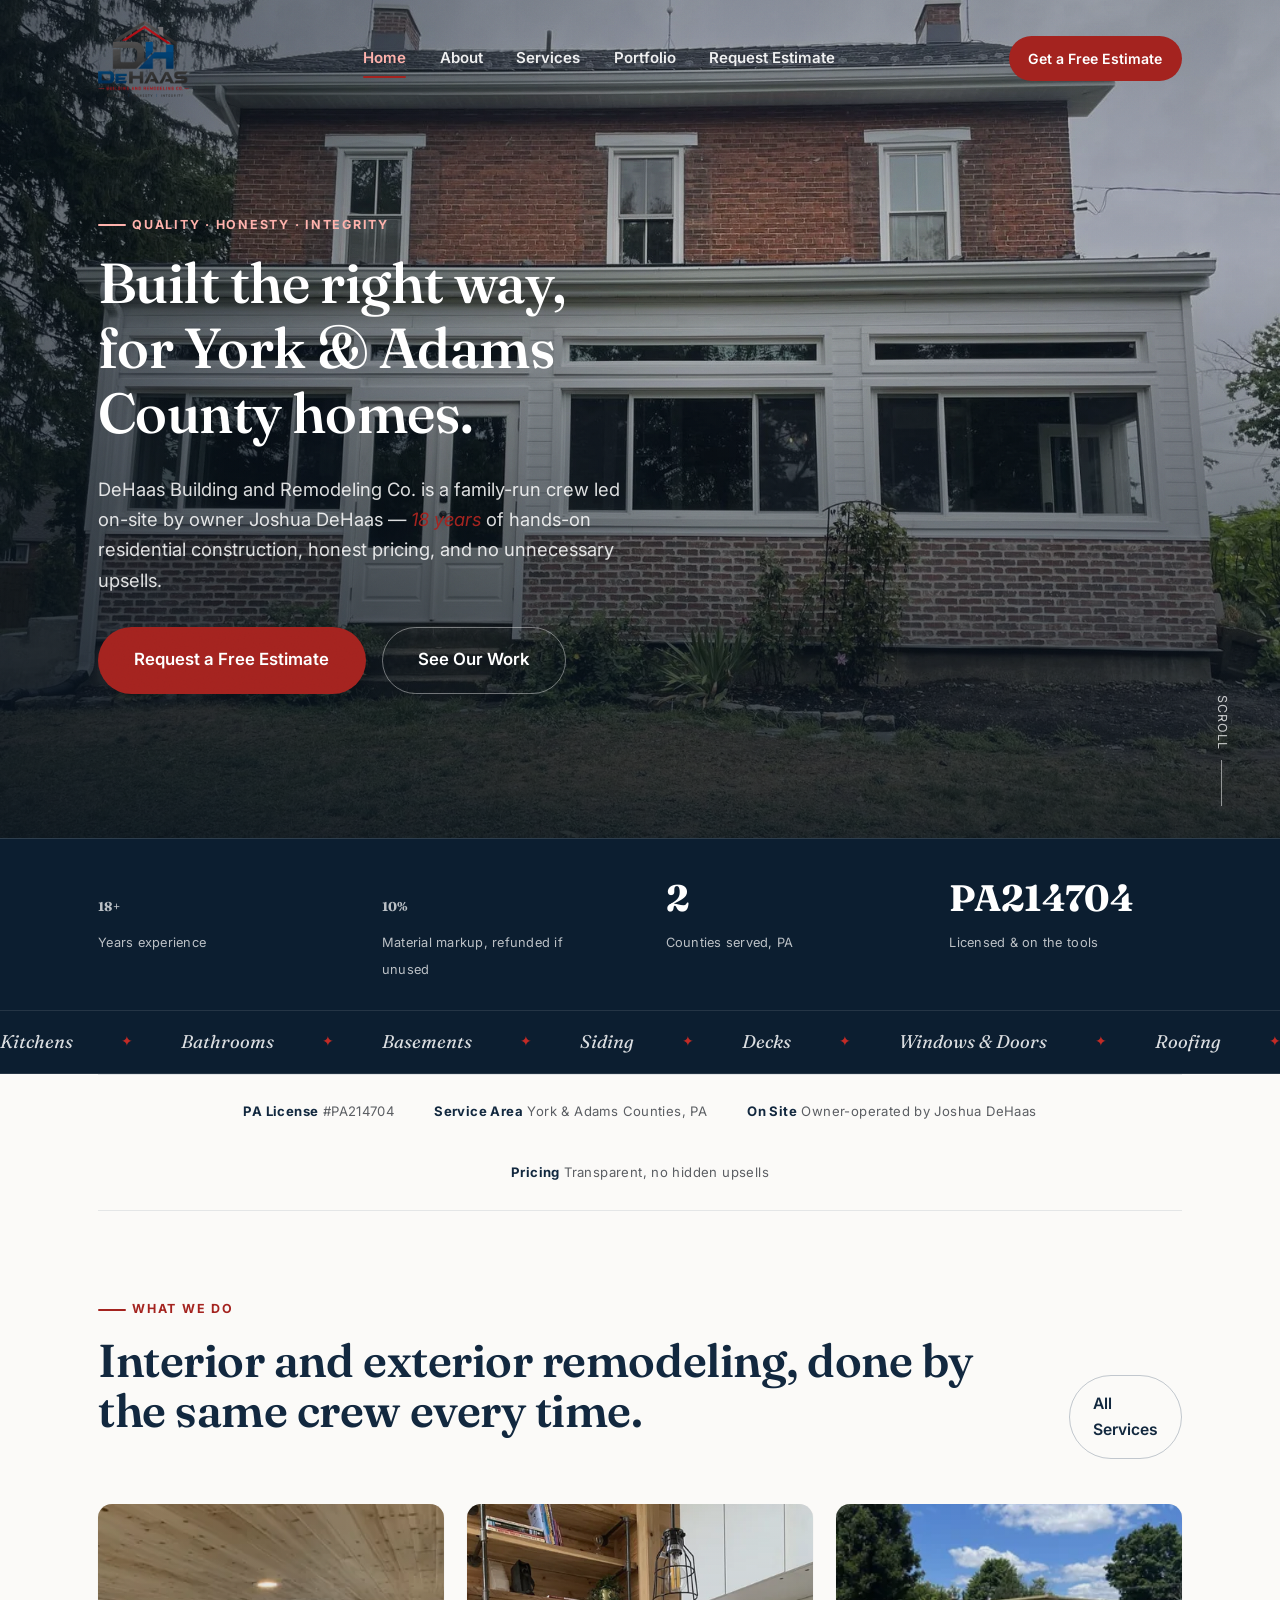
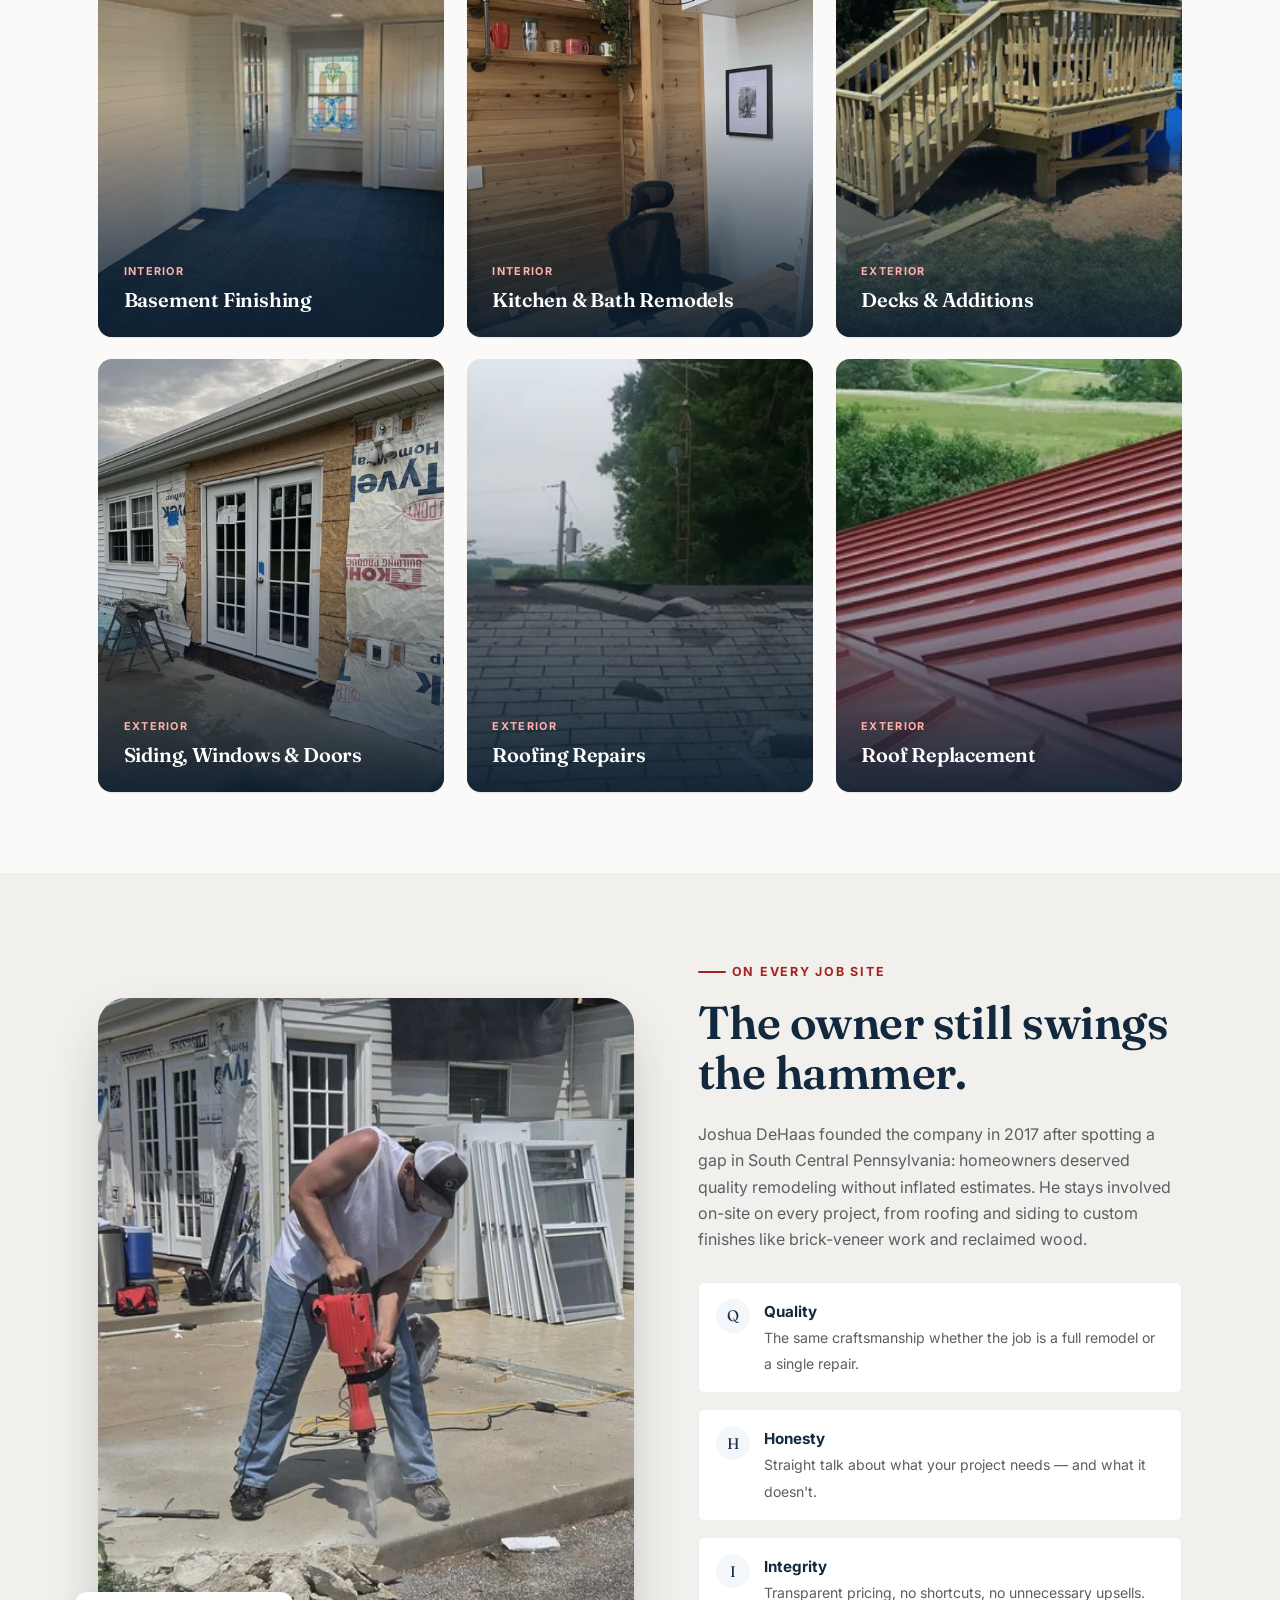
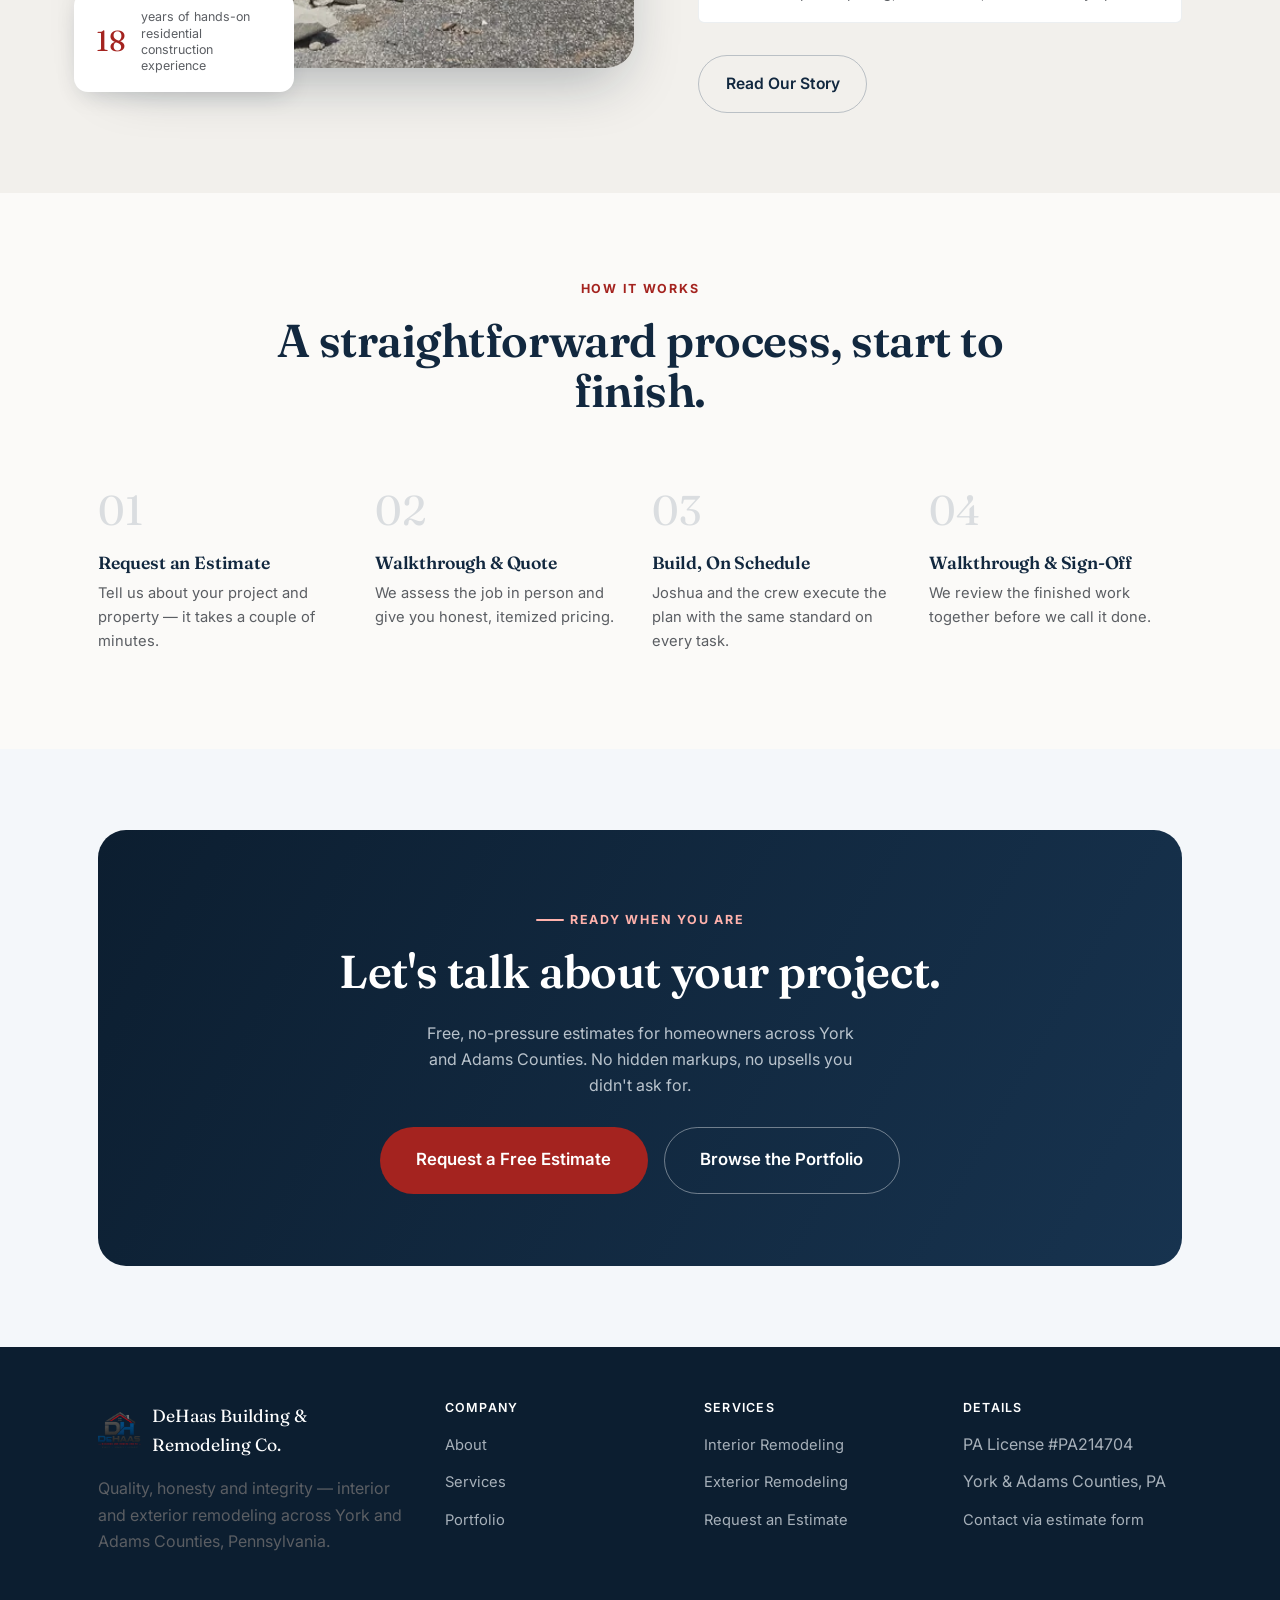
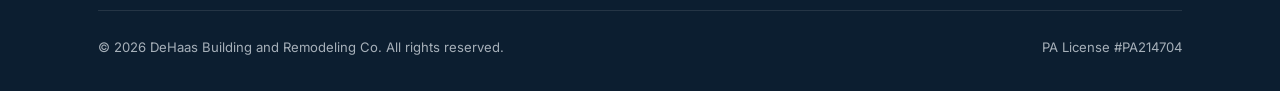
==== index.html @ e6bd6688 "Make the header logo bigger and more prominent - Raise the base/sticky logo size from 42px to 48px, " ====
<!doctype html>
<html lang="en" class="no-js">
<head>
<meta charset="UTF-8" />
<script>
/* Set this as early as possible — before the browser gets a chance to run
   its own automatic scroll restoration — otherwise a race lets it win and
   the page can land scrolled to wherever a same-URL history entry left off. */
(function () {
  if ("scrollRestoration" in history) history.scrollRestoration = "manual";
  var jumpToTop = function () {
    var prevBehavior = document.documentElement.style.scrollBehavior;
    document.documentElement.style.scrollBehavior = "auto";
    window.scrollTo(0, 0);
    document.documentElement.style.scrollBehavior = prevBehavior;
  };
  if (!location.hash) jumpToTop();
  window.addEventListener("pageshow", function (e) {
    if (e.persisted && !location.hash) jumpToTop();
  });
})();
</script>
<meta name="viewport" content="width=device-width, initial-scale=1" />
<title>DeHaas Building and Remodeling Co. | York &amp; Adams County, PA</title>
<meta name="description" content="Quality, honesty and integrity on every job. DeHaas Building and Remodeling Co. handles kitchen, bath, basement and whole-home remodeling plus siding, decks, roofing, windows and doors across York and Adams Counties, PA. PA License #PA214704." />
<link rel="icon" href="assets/img/logo.png" />
<link rel="preconnect" href="https://fonts.googleapis.com" />
<link rel="preconnect" href="https://fonts.gstatic.com" crossorigin />
<link href="https://fonts.googleapis.com/css2?family=Fraunces:opsz,wght@9..144,500;9..144,560;9..144,620&family=Inter:wght@400;500;600;700&display=swap" rel="stylesheet" />
<link rel="stylesheet" href="assets/css/style.css" />
</head>
<body class="is-home">
<a class="skip-link" href="#main">Skip to content</a>

<header class="site-header">
  <div class="container nav-row">
    <a class="brand" href="index.html">
      <img src="assets/img/logo.png" alt="DeHaas Building and Remodeling Co. logo" />
    </a>
    <nav class="nav-links" aria-label="Primary">
      <a href="index.html" aria-current="page">Home</a>
      <a href="about.html">About</a>
      <a href="services.html">Services</a>
      <a href="portfolio.html">Portfolio</a>
      <a href="estimate.html">Request Estimate</a>
    </nav>
    <div class="nav-actions">
      <a class="btn btn-primary btn-sm" href="estimate.html">Get a Free Estimate</a>
      <button class="nav-toggle" aria-label="Open menu" aria-expanded="false" aria-controls="mobile-panel"><span class="bars"><span class="bar"></span><span class="bar"></span><span class="bar"></span></span></button>
    </div>
  </div>
</header>

<div class="mobile-panel" id="mobile-panel">
  <a href="index.html">Home</a>
  <a href="about.html">About</a>
  <a href="services.html">Services</a>
  <a href="portfolio.html">Portfolio</a>
  <a href="estimate.html">Request Estimate</a>
  <a class="btn btn-primary btn-lg mp-cta" href="estimate.html">Get a Free Estimate</a>
  <p class="mp-meta">York &amp; Adams County, PA · PA License #PA214704</p>
</div>

<main id="main">

  <section class="hero grain glow-surface">
    <div class="hero-media img-frame">
      <picture>
        <source type="image/webp" srcset="assets/img/exterior-addition-480.webp 480w, assets/img/exterior-addition-800.webp 800w, assets/img/exterior-addition-1200.webp 1200w, assets/img/exterior-addition-1600.webp 1600w" sizes="100vw" />
        <source type="image/jpeg" srcset="assets/img/exterior-addition-480.jpg 480w, assets/img/exterior-addition-800.jpg 800w, assets/img/exterior-addition-1200.jpg 1200w, assets/img/exterior-addition-1600.jpg 1600w" sizes="100vw" />
        <img class="progressive-img" src="assets/img/exterior-addition-1200.jpg" decoding="async" alt="Home addition with new siding and windows completed by DeHaas Building and Remodeling" fetchpriority="high" />
      </picture>
    </div>
    <div class="hero-inner container">
      <p class="eyebrow">Quality · Honesty · Integrity</p>
      <h1 data-reveal>Built the right way, for York &amp; Adams County homes.</h1>
      <p class="hero-lede" data-reveal>DeHaas Building and Remodeling Co. is a family-run crew led on-site by owner Joshua DeHaas &mdash; <em>18 years</em> of hands-on residential construction, honest pricing, and no unnecessary upsells.</p>
      <div class="hero-actions" data-reveal>
        <a class="btn btn-primary btn-lg" href="estimate.html">Request a Free Estimate</a>
        <a class="btn btn-on-dark btn-lg" href="portfolio.html">See Our Work</a>
      </div>
    </div>
    <div class="scroll-cue"><span>Scroll</span><span class="line"></span></div>
  </section>

  <div class="hero-stats-bar">
    <div class="container hero-stats">
      <div class="hero-stat"><b><span data-count-to="18" data-suffix="+">0</span></b><span>Years experience</span></div>
      <div class="hero-stat"><b><span data-count-to="10" data-suffix="%">0</span></b><span>Material markup, refunded if unused</span></div>
      <div class="hero-stat"><b>2</b><span>Counties served, PA</span></div>
      <div class="hero-stat"><b>PA214704</b><span>Licensed &amp; on the tools</span></div>
    </div>
  </div>

  <div class="marquee-band" aria-hidden="true">
    <div class="marquee-track">
      <span>Kitchens</span><span>Bathrooms</span><span>Basements</span><span>Siding</span><span>Decks</span><span>Windows &amp; Doors</span><span>Roofing</span>
      <span>Kitchens</span><span>Bathrooms</span><span>Basements</span><span>Siding</span><span>Decks</span><span>Windows &amp; Doors</span><span>Roofing</span>
    </div>
  </div>

  <div class="container">
    <div class="license-strip">
      <span><b>PA License</b> #PA214704</span>
      <span><b>Service Area</b> York &amp; Adams Counties, PA</span>
      <span><b>On Site</b> Owner-operated by Joshua DeHaas</span>
      <span><b>Pricing</b> Transparent, no hidden upsells</span>
    </div>
  </div>

  <section>
    <div class="container">
      <div class="section-head split" data-reveal>
        <div>
          <p class="eyebrow">What We Do</p>
          <h2>Interior and exterior remodeling, done by the same crew every time.</h2>
        </div>
        <a class="btn btn-ghost" href="services.html">All Services</a>
      </div>
      <div class="services-grid" data-reveal-group>
        <article class="service-card img-frame" data-reveal>
          <picture>
            <source type="image/webp" srcset="assets/img/interior-basement-480.webp 480w, assets/img/interior-basement-800.webp 800w, assets/img/interior-basement-1200.webp 1200w, assets/img/interior-basement-1600.webp 1600w" sizes="(max-width:640px) 92vw, (max-width:980px) 46vw, 30vw" />
            <source type="image/jpeg" srcset="assets/img/interior-basement-480.jpg 480w, assets/img/interior-basement-800.jpg 800w, assets/img/interior-basement-1200.jpg 1200w, assets/img/interior-basement-1600.jpg 1600w" sizes="(max-width:640px) 92vw, (max-width:980px) 46vw, 30vw" />
            <img class="progressive-img" src="assets/img/interior-basement-1200.jpg" decoding="async" alt="Finished basement with shiplap walls and wood ceiling" width="1600" height="1200" />
          </picture>
          <div class="service-card-body">
            <span class="service-tag">Interior</span>
            <h3>Basement Finishing</h3>
            <p>Family rooms, home offices, game rooms and guest suites built into space you're already paying for.</p>
          </div>
        </article>
        <article class="service-card img-frame" data-reveal>
          <picture>
            <source type="image/webp" srcset="assets/img/interior-builtins-480.webp 480w, assets/img/interior-builtins-800.webp 800w, assets/img/interior-builtins-1200.webp 1200w, assets/img/interior-builtins-1600.webp 1600w" sizes="(max-width:640px) 92vw, (max-width:980px) 46vw, 30vw" />
            <source type="image/jpeg" srcset="assets/img/interior-builtins-480.jpg 480w, assets/img/interior-builtins-800.jpg 800w, assets/img/interior-builtins-1200.jpg 1200w, assets/img/interior-builtins-1600.jpg 1600w" sizes="(max-width:640px) 92vw, (max-width:980px) 46vw, 30vw" />
            <img class="progressive-img" src="assets/img/interior-builtins-1200.jpg" decoding="async" alt="Custom built-in shelving and interior carpentry" width="1600" height="2133" />
          </picture>
          <div class="service-card-body">
            <span class="service-tag">Interior</span>
            <h3>Kitchen &amp; Bath Remodels</h3>
            <p>Cabinetry, counters, tile and layout changes that fit how your family actually lives.</p>
          </div>
        </article>
        <article class="service-card img-frame" data-reveal>
          <picture>
            <source type="image/webp" srcset="assets/img/deck-build-480.webp 480w, assets/img/deck-build-800.webp 800w, assets/img/deck-build-1200.webp 1200w, assets/img/deck-build-1600.webp 1600w" sizes="(max-width:640px) 92vw, (max-width:980px) 46vw, 30vw" />
            <source type="image/jpeg" srcset="assets/img/deck-build-480.jpg 480w, assets/img/deck-build-800.jpg 800w, assets/img/deck-build-1200.jpg 1200w, assets/img/deck-build-1600.jpg 1600w" sizes="(max-width:640px) 92vw, (max-width:980px) 46vw, 30vw" />
            <img class="progressive-img" src="assets/img/deck-build-1200.jpg" decoding="async" alt="New wood deck under construction in a backyard" width="1600" height="1200" />
          </picture>
          <div class="service-card-body">
            <span class="service-tag">Exterior</span>
            <h3>Decks &amp; Additions</h3>
            <p>Custom-built decks and structures designed around your home and how you use your yard.</p>
          </div>
        </article>
        <article class="service-card img-frame" data-reveal>
          <picture>
            <source type="image/webp" srcset="assets/img/door-install-480.webp 480w, assets/img/door-install-800.webp 800w, assets/img/door-install-1200.webp 1200w, assets/img/door-install-1600.webp 1600w" sizes="(max-width:640px) 92vw, (max-width:980px) 46vw, 30vw" />
            <source type="image/jpeg" srcset="assets/img/door-install-480.jpg 480w, assets/img/door-install-800.jpg 800w, assets/img/door-install-1200.jpg 1200w, assets/img/door-install-1600.jpg 1600w" sizes="(max-width:640px) 92vw, (max-width:980px) 46vw, 30vw" />
            <img class="progressive-img" src="assets/img/door-install-1200.jpg" decoding="async" alt="New exterior door and siding installation in progress" width="1600" height="2133" />
          </picture>
          <div class="service-card-body">
            <span class="service-tag">Exterior</span>
            <h3>Siding, Windows &amp; Doors</h3>
            <p>Energy efficiency and curb appeal &mdash; new siding can make an older home look like new construction.</p>
          </div>
        </article>
        <article class="service-card img-frame" data-reveal>
          <picture>
            <source type="image/webp" srcset="assets/img/roof-shingle-repair-480.webp 480w, assets/img/roof-shingle-repair-800.webp 800w, assets/img/roof-shingle-repair-1200.webp 1200w, assets/img/roof-shingle-repair-1600.webp 1600w" sizes="(max-width:640px) 92vw, (max-width:980px) 46vw, 30vw" />
            <source type="image/jpeg" srcset="assets/img/roof-shingle-repair-480.jpg 480w, assets/img/roof-shingle-repair-800.jpg 800w, assets/img/roof-shingle-repair-1200.jpg 1200w, assets/img/roof-shingle-repair-1600.jpg 1600w" sizes="(max-width:640px) 92vw, (max-width:980px) 46vw, 30vw" />
            <img class="progressive-img" src="assets/img/roof-shingle-repair-1200.jpg" decoding="async" alt="Roof shingle repair in progress" width="1600" height="900" />
          </picture>
          <div class="service-card-body">
            <span class="service-tag">Exterior</span>
            <h3>Roofing Repairs</h3>
            <p>Dependable repairs that extend roof life and stop weather damage before it spreads.</p>
          </div>
        </article>
        <article class="service-card img-frame" data-reveal>
          <picture>
            <source type="image/webp" srcset="assets/img/roof-standing-seam-480.webp 480w, assets/img/roof-standing-seam-800.webp 800w, assets/img/roof-standing-seam-1200.webp 1200w, assets/img/roof-standing-seam-1600.webp 1600w" sizes="(max-width:640px) 92vw, (max-width:980px) 46vw, 30vw" />
            <source type="image/jpeg" srcset="assets/img/roof-standing-seam-480.jpg 480w, assets/img/roof-standing-seam-800.jpg 800w, assets/img/roof-standing-seam-1200.jpg 1200w, assets/img/roof-standing-seam-1600.jpg 1600w" sizes="(max-width:640px) 92vw, (max-width:980px) 46vw, 30vw" />
            <img class="progressive-img" src="assets/img/roof-standing-seam-1200.jpg" decoding="async" alt="New standing seam metal roof" width="1600" height="900" />
          </picture>
          <div class="service-card-body">
            <span class="service-tag">Exterior</span>
            <h3>Roof Replacement</h3>
            <p>Standing seam metal and full re-roofs built to hold up to South Central PA weather.</p>
          </div>
        </article>
      </div>
    </div>
  </section>

  <section class="section-dim">
    <div class="container split">
      <div class="split-media img-frame" data-reveal>
        <picture>
            <source type="image/webp" srcset="assets/img/hero-demo-480.webp 480w, assets/img/hero-demo-800.webp 800w, assets/img/hero-demo-1200.webp 1200w, assets/img/hero-demo-1600.webp 1600w" sizes="(max-width:640px) 92vw, (max-width:980px) 46vw, 30vw" />
            <source type="image/jpeg" srcset="assets/img/hero-demo-480.jpg 480w, assets/img/hero-demo-800.jpg 800w, assets/img/hero-demo-1200.jpg 1200w, assets/img/hero-demo-1600.jpg 1600w" sizes="(max-width:640px) 92vw, (max-width:980px) 46vw, 30vw" />
            <img class="progressive-img" src="assets/img/hero-demo-1200.jpg" decoding="async" alt="Joshua DeHaas breaking up concrete on a job site" width="1920" height="2560" />
          </picture>
        <div class="badge">
          <span class="badge-num">18</span>
          <span class="badge-txt">years of hands-on residential construction experience</span>
        </div>
      </div>
      <div>
        <p class="eyebrow" data-reveal>On Every Job Site</p>
        <h2 data-reveal>The owner still swings the hammer.</h2>
        <p data-reveal>Joshua DeHaas founded the company in 2017 after spotting a gap in South Central Pennsylvania: homeowners deserved quality remodeling without inflated estimates. He stays involved on-site on every project, from roofing and siding to custom finishes like brick-veneer work and reclaimed wood.</p>
        <ul class="pillar-list" data-reveal>
          <li><span class="ico">Q</span><div><strong>Quality</strong><span>The same craftsmanship whether the job is a full remodel or a single repair.</span></div></li>
          <li><span class="ico">H</span><div><strong>Honesty</strong><span>Straight talk about what your project needs &mdash; and what it doesn't.</span></div></li>
          <li><span class="ico">I</span><div><strong>Integrity</strong><span>Transparent pricing, no shortcuts, no unnecessary upsells.</span></div></li>
        </ul>
        <a class="btn btn-ghost" style="margin-top:2rem" href="about.html">Read Our Story</a>
      </div>
    </div>
  </section>

  <section>
    <div class="container">
      <div class="section-head center" data-reveal>
        <p class="eyebrow">How It Works</p>
        <h2>A straightforward process, start to finish.</h2>
      </div>
      <div class="process-rail" data-reveal-group>
        <div class="process-step" data-reveal><h3>Request an Estimate</h3><p>Tell us about your project and property &mdash; it takes a couple of minutes.</p></div>
        <div class="process-step" data-reveal><h3>Walkthrough &amp; Quote</h3><p>We assess the job in person and give you honest, itemized pricing.</p></div>
        <div class="process-step" data-reveal><h3>Build, On Schedule</h3><p>Joshua and the crew execute the plan with the same standard on every task.</p></div>
        <div class="process-step" data-reveal><h3>Walkthrough &amp; Sign-Off</h3><p>We review the finished work together before we call it done.</p></div>
      </div>
    </div>
  </section>

  <section class="section-navy-100">
    <div class="container">
      <div class="cta-band glow-surface" data-reveal>
        <p class="eyebrow" style="color:#ffb2ac">Ready When You Are</p>
        <h2>Let's talk about your project.</h2>
        <p>Free, no-pressure estimates for homeowners across York and Adams Counties. No hidden markups, no upsells you didn't ask for.</p>
        <div class="cta-actions">
          <a class="btn btn-primary btn-lg" href="estimate.html">Request a Free Estimate</a>
          <a class="btn btn-on-dark btn-lg" href="portfolio.html">Browse the Portfolio</a>
        </div>
      </div>
    </div>
  </section>

</main>

<footer class="site-footer">
  <div class="container">
    <div class="footer-grid">
      <div>
        <div class="footer-brand">
          <img src="assets/img/logo.png" alt="" />
          <span>DeHaas Building &amp; Remodeling Co.</span>
        </div>
        <p style="max-width:32ch">Quality, honesty and integrity &mdash; interior and exterior remodeling across York and Adams Counties, Pennsylvania.</p>
      </div>
      <div class="footer-col">
        <h4>Company</h4>
        <ul>
          <li><a href="about.html">About</a></li>
          <li><a href="services.html">Services</a></li>
          <li><a href="portfolio.html">Portfolio</a></li>
        </ul>
      </div>
      <div class="footer-col">
        <h4>Services</h4>
        <ul>
          <li><a href="services.html#interior">Interior Remodeling</a></li>
          <li><a href="services.html#exterior">Exterior Remodeling</a></li>
          <li><a href="estimate.html">Request an Estimate</a></li>
        </ul>
      </div>
      <div class="footer-col">
        <h4>Details</h4>
        <ul>
          <li>PA License #PA214704</li>
          <li>York &amp; Adams Counties, PA</li>
          <li><a href="estimate.html">Contact via estimate form</a></li>
        </ul>
      </div>
    </div>
    <div class="footer-bottom">
      <span>&copy; <span id="year"></span> DeHaas Building and Remodeling Co. All rights reserved.</span>
      <span>PA License #PA214704</span>
    </div>
  </div>
</footer>

<script>document.getElementById("year").textContent = new Date().getFullYear();</script>
<script src="assets/js/main.js"></script>
</body>
</html>
---- assets/css/style.css ----
/* ==========================================================================
   DeHaas Building and Remodeling Co. — design system
   ========================================================================== */

:root {
  --navy-950: #0c1e30;
  --navy-900: #12283f;
  --navy-800: #17334f;
  --navy-700: #1d4568;
  --navy-600: #295a83;
  --navy-100: #e8eef4;
  --navy-50: #f4f7fa;

  --charcoal-900: #1b1c1e;
  --charcoal-700: #35373a;
  --charcoal-500: #5b5e63;
  --charcoal-300: #9a9da2;
  --charcoal-100: #e4e5e7;

  --red-700: #7f1a1c;
  --red-600: #a4231f;
  --red-500: #c22b26;
  --red-100: #f6e3e2;

  --paper: #fbfaf8;
  --paper-dim: #f2f0ec;
  --white: #ffffff;

  --ink: var(--charcoal-900);
  --ink-soft: var(--charcoal-500);

  --font-display: "Fraunces", "Iowan Old Style", "Georgia", serif;
  --font-body: "Inter", -apple-system, BlinkMacSystemFont, "Segoe UI", sans-serif;

  --container: 1180px;
  --gutter: clamp(1.25rem, 4vw, 3rem);

  --ease-out: cubic-bezier(0.16, 1, 0.3, 1);
  --ease-spring: cubic-bezier(0.34, 1.56, 0.64, 1);
  --dur-fast: 180ms;
  --dur-med: 420ms;
  --dur-slow: 720ms;

  --radius-sm: 6px;
  --radius-md: 14px;
  --radius-lg: 28px;

  --shadow-sm: 0 1px 2px rgba(12, 30, 48, 0.06), 0 1px 1px rgba(12, 30, 48, 0.04);
  --shadow-md: 0 8px 24px -8px rgba(12, 30, 48, 0.22);
  --shadow-lg: 0 24px 60px -16px rgba(12, 30, 48, 0.32);

  color-scheme: light;
}

@media (prefers-color-scheme: dark) {
  :root { color-scheme: light; }
}

*, *::before, *::after { box-sizing: border-box; }
/* keep anchor jumps and mobile "scroll input into view" from landing content
   underneath the fixed header */
html { scroll-behavior: smooth; scroll-padding-top: 96px; background: var(--paper); }
@media (prefers-reduced-motion: reduce) {
  html { scroll-behavior: auto; }
  *, *::before, *::after {
    animation-duration: 0.01ms !important;
    animation-iteration-count: 1 !important;
    transition-duration: 0.01ms !important;
    scroll-behavior: auto !important;
  }
}

body {
  margin: 0;
  background: var(--paper);
  color: var(--ink);
  font-family: var(--font-body);
  font-size: 16px;
  line-height: 1.65;
  -webkit-font-smoothing: antialiased;
  -moz-osx-font-smoothing: grayscale;
  text-rendering: optimizeLegibility;
  font-kerning: normal;
  font-synthesis: none;
  overflow-x: hidden;
}

:focus-visible {
  outline: 2px solid var(--red-600);
  outline-offset: 2px;
  border-radius: 2px;
}

img { max-width: 100%; display: block; }
a { color: inherit; text-decoration: none; }

.container {
  width: 100%;
  max-width: var(--container);
  margin-inline: auto;
  padding-inline: var(--gutter);
}

h1, h2, h3, h4 {
  font-family: var(--font-display);
  font-weight: 600;
  line-height: 1.08;
  margin: 0 0 0.5em;
  letter-spacing: -0.01em;
  color: var(--navy-900);
}

h1 { font-size: clamp(2.15rem, 4.4vw, 3.6rem); font-weight: 540; line-height: 1.15; text-wrap: balance; }
h2 { font-size: clamp(1.9rem, 3.6vw, 2.9rem); }
h3 { font-size: clamp(1.25rem, 2vw, 1.5rem); }

em, .accent {
  font-style: italic;
  font-optical-sizing: auto;
  color: var(--red-600);
}

p { margin: 0 0 1em; color: var(--ink-soft); max-width: 62ch; }

.eyebrow {
  display: inline-flex;
  align-items: center;
  gap: 0.5em;
  font-family: var(--font-body);
  font-weight: 700;
  font-size: 0.78rem;
  letter-spacing: 0.14em;
  text-transform: uppercase;
  color: var(--red-600);
  margin-bottom: 1rem;
}
.eyebrow::before {
  content: "";
  width: 28px;
  height: 2px;
  background: currentColor;
  border-radius: 2px;
}

/* ---------------------------------- buttons ------------------------------ */

.btn {
  --btn-bg: var(--navy-900);
  --btn-fg: var(--white);
  position: relative;
  display: inline-flex;
  align-items: center;
  justify-content: center;
  gap: 0.6em;
  padding: 0.95em 1.7em;
  border-radius: 999px;
  border: 1px solid transparent;
  background: var(--btn-bg);
  color: var(--btn-fg);
  font-family: var(--font-body);
  font-weight: 600;
  font-size: 0.98rem;
  cursor: pointer;
  overflow: hidden;
  isolation: isolate;
  transition: transform var(--dur-fast) var(--ease-out), box-shadow var(--dur-fast) var(--ease-out), background var(--dur-fast) var(--ease-out);
  will-change: transform;
}
.btn::after {
  content: "";
  position: absolute;
  inset: 0;
  z-index: -1;
  background: linear-gradient(120deg, transparent, rgba(255,255,255,0.22), transparent);
  transform: translateX(-120%);
  transition: transform var(--dur-slow) var(--ease-out);
}
.btn:hover::after { transform: translateX(120%); }
.btn:hover { transform: translateY(-2px); box-shadow: var(--shadow-md); }
.btn:active { transform: translateY(0); }
.btn:focus-visible { outline: 2px solid var(--red-600); outline-offset: 3px; }

.btn-primary { --btn-bg: var(--red-600); --btn-fg: var(--white); }
.btn-primary:hover { --btn-bg: var(--red-500); }
.btn-ghost {
  --btn-bg: transparent;
  --btn-fg: var(--navy-900);
  border-color: rgba(23, 51, 79, 0.25);
}
.btn-ghost:hover { --btn-bg: rgba(23, 51, 79, 0.06); }
.btn-on-dark {
  --btn-bg: transparent;
  --btn-fg: var(--white);
  border-color: rgba(255,255,255,0.4);
}
.btn-on-dark:hover { --btn-bg: rgba(255,255,255,0.12); }
.btn-lg { padding: 1.1em 2.1em; font-size: 1.05rem; }
.btn-sm { padding: 0.7em 1.3em; font-size: 0.88rem; }
.btn-block { width: 100%; }

/* ------------------------------------ nav --------------------------------- */

.site-header {
  position: fixed;
  inset-inline: 0;
  top: 0;
  z-index: 100;
  padding-block: 1.3rem;
  transition: padding var(--dur-med) var(--ease-out), background var(--dur-med) var(--ease-out), box-shadow var(--dur-med) var(--ease-out);
}
.site-header::before {
  content: "";
  position: absolute;
  inset: 0;
  background: rgba(251, 250, 248, 0.86);
  backdrop-filter: blur(14px) saturate(1.4);
  -webkit-backdrop-filter: blur(14px) saturate(1.4);
  opacity: 0;
  transition: opacity var(--dur-med) var(--ease-out);
  border-bottom: 1px solid transparent;
}
.site-header.is-scrolled { padding-block: 0.7rem; }
.site-header.is-scrolled::before { opacity: 1; border-bottom-color: rgba(23,51,79,0.08); }
.site-header.is-scrolled { box-shadow: var(--shadow-sm); }

.nav-row {
  position: relative;
  z-index: 1;
  display: flex;
  align-items: center;
  justify-content: space-between;
  gap: 1rem;
}

.brand {
  display: flex;
  align-items: center;
  gap: 0.65rem;
  font-family: var(--font-display);
  font-weight: 600;
  font-size: 1.15rem;
  color: var(--navy-900);
}
.brand img { height: 48px; width: auto; transition: height var(--dur-med) var(--ease-out); }
/* stays at this size once the header has shrunk to its sticky/scrolled state */
.site-header.is-scrolled .brand img { height: 48px; }
/* on the homepage only, make the logo extra prominent before you've scrolled */
body.is-home .site-header:not(.is-scrolled) .brand img { height: 76px; }
.brand-text small {
  display: block;
  font-family: var(--font-body);
  font-weight: 600;
  font-size: 0.62rem;
  letter-spacing: 0.16em;
  text-transform: uppercase;
  color: var(--red-600);
}

.nav-links {
  display: flex;
  align-items: center;
  gap: 2.1rem;
}
.nav-links a {
  position: relative;
  font-weight: 600;
  font-size: 0.94rem;
  color: var(--navy-900);
  padding-block: 0.3rem;
}
.nav-links a::after {
  content: "";
  position: absolute;
  left: 0; right: 100%;
  bottom: -2px;
  height: 2px;
  background: var(--red-600);
  transition: right var(--dur-med) var(--ease-out);
  border-radius: 2px;
}
.nav-links a:hover::after,
.nav-links a[aria-current="page"]::after { right: 0; }
.nav-links a[aria-current="page"] { color: var(--red-600); }

/* header floats transparent over a dark hero/page-hero until scrolled past it */
.site-header:not(.is-scrolled) .brand { color: var(--white); }
.site-header:not(.is-scrolled) .nav-links a { color: rgba(255,255,255,0.92); }
.site-header:not(.is-scrolled) .nav-links a[aria-current="page"] { color: #ffb2ac; }

.nav-actions { display: flex; align-items: center; gap: 1rem; }

.nav-toggle {
  display: none;
  width: 44px;
  height: 44px;
  border-radius: 50%;
  border: 1px solid rgba(23,51,79,0.15);
  background: var(--white);
  position: relative;
  cursor: pointer;
  flex-shrink: 0;
  padding: 0;
}
.nav-toggle .bars {
  position: absolute;
  left: 13px; right: 13px; top: 15px; bottom: 15px;
  display: flex;
  flex-direction: column;
  justify-content: space-between;
}
.nav-toggle .bar {
  display: block;
  height: 2px;
  border-radius: 2px;
  background: var(--navy-900);
  transform-origin: center;
  transition: transform var(--dur-fast) var(--ease-out), opacity var(--dur-fast) var(--ease-out);
}
.nav-toggle[aria-expanded="true"] .bar:nth-child(1) { transform: translateY(7px) rotate(45deg); }
.nav-toggle[aria-expanded="true"] .bar:nth-child(2) { opacity: 0; transform: scaleX(0); }
.nav-toggle[aria-expanded="true"] .bar:nth-child(3) { transform: translateY(-7px) rotate(-45deg); }

.mobile-panel {
  position: fixed;
  inset: 0;
  z-index: 99;
  background: var(--navy-950);
  display: flex;
  flex-direction: column;
  justify-content: center;
  padding: 6rem var(--gutter) 3rem;
  transform: translateY(-8px);
  opacity: 0;
  visibility: hidden;
  transition: opacity var(--dur-med) var(--ease-out), transform var(--dur-med) var(--ease-out), visibility 0s linear var(--dur-med);
}
.mobile-panel.is-open {
  opacity: 1;
  transform: translateY(0);
  visibility: visible;
  transition: opacity var(--dur-med) var(--ease-out), transform var(--dur-med) var(--ease-out), visibility 0s;
}
.mobile-panel { counter-reset: mp-item; }
.mobile-panel a:not(.mp-cta) {
  display: flex;
  align-items: baseline;
  gap: 0.9rem;
  font-family: var(--font-body);
  font-weight: 600;
  font-size: 1.7rem;
  letter-spacing: -0.01em;
  color: var(--white);
  padding: 0.85rem 0;
  border-bottom: 1px solid rgba(255,255,255,0.1);
  opacity: 0;
  transform: translateY(14px);
  transition: opacity var(--dur-med) var(--ease-out), transform var(--dur-med) var(--ease-out), color var(--dur-fast) var(--ease-out), padding-left var(--dur-fast) var(--ease-out);
}
.mobile-panel a:not(.mp-cta)::before {
  content: counter(mp-item, decimal-leading-zero);
  counter-increment: mp-item;
  font-family: var(--font-body);
  font-weight: 600;
  font-size: 0.85rem;
  color: var(--red-500);
  letter-spacing: 0.04em;
}
.mobile-panel a:not(.mp-cta):active,
.mobile-panel a:not(.mp-cta):hover { color: #ffb2ac; padding-left: 0.4rem; }
.mobile-panel.is-open a { opacity: 1; transform: translateY(0); }
.mobile-panel a:nth-child(1) { transition-delay: 60ms; }
.mobile-panel a:nth-child(2) { transition-delay: 110ms; }
.mobile-panel a:nth-child(3) { transition-delay: 160ms; }
.mobile-panel a:nth-child(4) { transition-delay: 210ms; }
.mobile-panel a:nth-child(5) { transition-delay: 260ms; }
.mobile-panel .mp-cta { margin-top: 2rem; opacity: 0; transform: translateY(14px); transition: opacity var(--dur-med) var(--ease-out) 320ms, transform var(--dur-med) var(--ease-out) 320ms; }
.mobile-panel.is-open .mp-cta { opacity: 1; transform: translateY(0); }
.mobile-panel .mp-meta { margin-top: auto; opacity: 0.7; color: var(--navy-100); font-size: 0.85rem; }
body.menu-open { overflow: hidden; }

/* ------------------------------------ hero -------------------------------- */

.hero {
  position: relative;
  min-height: 92svh;
  display: flex;
  align-items: flex-end;
  color: var(--white);
  overflow: hidden;
}
.hero > .hero-media {
  position: absolute;
  inset: 0;
  z-index: 0;
}
.hero-media picture,
.hero-media img {
  width: 100%;
  height: 100%;
  display: block;
  object-fit: cover;
  object-position: center 32%;
}
.hero-media::after {
  content: "";
  position: absolute;
  inset: 0;
  background:
    linear-gradient(180deg, rgba(8,18,29,0.35) 0%, rgba(8,18,29,0.2) 30%, rgba(8,18,29,0.86) 100%),
    linear-gradient(90deg, rgba(8,18,29,0.55) 0%, rgba(8,18,29,0.05) 55%);
}
.hero-inner {
  position: relative;
  z-index: 1;
  width: 100%;
  padding-block: clamp(6.5rem, 14vh, 9rem) clamp(3rem, 7vh, 4.5rem);
}
.hero .eyebrow { color: #ffb2ac; }
.hero h1 { color: var(--white); max-width: 18ch; }
.hero-lede { color: rgba(255,255,255,0.86); font-size: 1.15rem; max-width: 46ch; }
.hero-actions { display: flex; flex-wrap: wrap; gap: 1rem; margin-top: 2rem; }

.hero-stats-bar {
  position: relative;
  z-index: 1;
  border-top: 1px solid rgba(255,255,255,0.14);
  background: var(--navy-950);
}
.hero-stats {
  display: grid;
  grid-template-columns: repeat(4, 1fr);
  gap: clamp(1.5rem, 4vw, 3.5rem);
  padding-block: 1.8rem;
}
.hero-stat b {
  display: block;
  font-family: var(--font-display);
  font-size: clamp(1.6rem, 3vw, 2.3rem);
  color: var(--white);
}
.hero-stat span { font-size: 0.8rem; color: rgba(255,255,255,0.72); letter-spacing: 0.02em; }

.hero > .scroll-cue {
  position: absolute;
  right: var(--gutter);
  bottom: 2rem;
  z-index: 1;
  display: flex;
  align-items: center;
  gap: 0.6rem;
  color: rgba(255,255,255,0.75);
  font-size: 0.78rem;
  letter-spacing: 0.08em;
  text-transform: uppercase;
  writing-mode: vertical-rl;
}
.scroll-cue .line { width: 1px; height: 46px; background: rgba(255,255,255,0.5); position: relative; overflow: hidden; }
.scroll-cue .line::after {
  content: "";
  position: absolute;
  left: 0; top: -100%;
  width: 100%; height: 100%;
  background: var(--white);
  animation: cue-drop 2.2s var(--ease-out) infinite;
}
@keyframes cue-drop { to { top: 100%; } }

/* --------------------------------- sections ------------------------------- */

section { position: relative; padding-block: clamp(4.5rem, 9vh, 7.5rem); }
.section-tight { padding-block: clamp(3rem, 6vh, 4.5rem); }
.section-dark { background: var(--navy-950); color: var(--navy-100); }
.section-dark h2, .section-dark h3 { color: var(--white); }
.section-dark p { color: rgba(232,238,244,0.72); }
.section-dim { background: var(--paper-dim); }
.section-navy-100 { background: var(--navy-50); }

.section-head { max-width: 46rem; margin-bottom: clamp(2.2rem, 5vh, 3.5rem); }
.section-head.center { margin-inline: auto; text-align: center; }
.section-head.center .eyebrow::before { display: none; }
.section-head.split {
  display: flex;
  align-items: flex-end;
  justify-content: space-between;
  gap: 2rem;
  max-width: none;
}

/* ---------------------------- reveal-on-scroll ----------------------------- */

[data-reveal] {
  opacity: 0;
  transform: translateY(16px);
  transition: opacity 550ms var(--ease-out), transform 550ms var(--ease-out);
}
[data-reveal].is-visible { opacity: 1; transform: translateY(0); }
[data-reveal-group] > * { transition-delay: calc(var(--i, 0) * 60ms); }

/* ------------------------------- values grid ------------------------------ */

.values-grid {
  display: grid;
  grid-template-columns: repeat(3, 1fr);
  gap: 1.5rem;
}
.value-card {
  background: var(--white);
  border: 1px solid rgba(23,51,79,0.08);
  border-radius: var(--radius-md);
  padding: 2.1rem 1.8rem;
  transition: transform var(--dur-med) var(--ease-out), box-shadow var(--dur-med) var(--ease-out), border-color var(--dur-med) var(--ease-out);
}
.value-card:hover {
  transform: translateY(-6px);
  box-shadow: var(--shadow-md);
  border-color: rgba(164,35,31,0.25);
}
.value-num {
  font-family: var(--font-display);
  font-size: 0.85rem;
  color: var(--red-600);
  letter-spacing: 0.08em;
  margin-bottom: 0.9rem;
  display: block;
}
.value-card h3 { margin-bottom: 0.5rem; }
.value-card p { margin-bottom: 0; font-size: 0.95rem; }

/* ------------------------------- services grid ----------------------------- */

.services-grid {
  display: grid;
  grid-template-columns: repeat(3, 1fr);
  gap: 1.4rem;
}
.service-card {
  position: relative;
  border-radius: var(--radius-md);
  overflow: hidden;
  aspect-ratio: 4 / 5;
  isolation: isolate;
  box-shadow: var(--shadow-sm);
}
.service-card img {
  position: absolute;
  inset: 0;
  width: 100%;
  height: 100%;
  object-fit: cover;
  transition: transform 900ms var(--ease-out), filter var(--dur-med) var(--ease-out);
  transform: scale(1.02);
}
.service-card::before {
  content: "";
  position: absolute;
  inset: 0;
  z-index: 1;
  background: linear-gradient(180deg, rgba(12,30,48,0.05) 0%, rgba(12,30,48,0.15) 45%, rgba(12,30,48,0.92) 100%);
  transition: background var(--dur-med) var(--ease-out);
}
.service-card:hover img { transform: scale(1.1); }
.service-card-body {
  position: absolute;
  z-index: 2;
  left: 0; right: 0; bottom: 0;
  padding: 1.6rem;
  color: var(--white);
  transform: translateY(6px);
  transition: transform var(--dur-med) var(--ease-out);
}
.service-card:hover .service-card-body { transform: translateY(0); }
.service-tag {
  display: inline-block;
  font-size: 0.68rem;
  letter-spacing: 0.12em;
  text-transform: uppercase;
  font-weight: 700;
  color: #ffb2ac;
  margin-bottom: 0.5rem;
}
.service-card h3 { color: var(--white); margin-bottom: 0.4rem; font-size: 1.25rem; }
.service-card p {
  color: rgba(255,255,255,0.82);
  font-size: 0.88rem;
  margin: 0;
  max-height: 0;
  opacity: 0;
  overflow: hidden;
  transition: max-height var(--dur-med) var(--ease-out), opacity var(--dur-med) var(--ease-out);
}
.service-card:hover p { max-height: 6em; opacity: 1; }
.service-list {
  margin-top: 0.6rem;
  padding-top: 0.6rem;
  border-top: 1px solid rgba(255,255,255,0.25);
  font-size: 0.82rem;
  color: rgba(255,255,255,0.85);
  max-height: 0;
  opacity: 0;
  overflow: hidden;
  transition: max-height var(--dur-med) var(--ease-out), opacity var(--dur-med) var(--ease-out);
}
.service-card:hover .service-list { max-height: 8em; opacity: 1; }

/* --------------------------------- process --------------------------------- */

.process-rail {
  display: grid;
  grid-template-columns: repeat(4, 1fr);
  gap: 1.5rem;
  counter-reset: step;
}
.process-step { position: relative; padding-top: 1rem; }
.process-step::before {
  counter-increment: step;
  content: counter(step, decimal-leading-zero);
  font-family: var(--font-display);
  font-size: 2.6rem;
  color: rgba(23,51,79,0.14);
  display: block;
  margin-bottom: 0.5rem;
  transition: color var(--dur-med) var(--ease-out);
}
.process-step:hover::before { color: var(--red-600); }
.process-step h3 { font-size: 1.1rem; }
.process-step p { font-size: 0.92rem; }

/* -------------------------------- portfolio -------------------------------- */

.portfolio-grid {
  display: grid;
  grid-template-columns: repeat(6, 1fr);
  grid-auto-rows: 14vw;
  gap: 1rem;
}
.pf-item {
  position: relative;
  overflow: hidden;
  border-radius: var(--radius-md);
  cursor: zoom-in;
  grid-column: span 3;
  grid-row: span 2;
}
.pf-item.tall { grid-row: span 3; }
.pf-item.wide { grid-column: span 4; }
.pf-item.narrow { grid-column: span 2; }
.pf-item img {
  position: absolute; inset: 0; width: 100%; height: 100%; object-fit: cover;
  transition: transform 900ms var(--ease-out);
}
.pf-item:hover img { transform: scale(1.08); }
.pf-item::after {
  content: "";
  position: absolute; inset: 0;
  background: linear-gradient(180deg, transparent 55%, rgba(12,30,48,0.75) 100%);
  opacity: 0;
  transition: opacity var(--dur-med) var(--ease-out);
}
.pf-item:hover::after { opacity: 1; }
.pf-cap {
  position: absolute; left: 1.1rem; right: 1.1rem; bottom: 1rem;
  color: var(--white);
  font-weight: 600;
  font-size: 0.92rem;
  opacity: 0;
  transform: translateY(8px);
  transition: opacity var(--dur-med) var(--ease-out), transform var(--dur-med) var(--ease-out);
}
.pf-item:hover .pf-cap { opacity: 1; transform: translateY(0); }
.pf-cap small { display: block; font-weight: 500; opacity: 0.75; font-size: 0.76rem; margin-top: 0.15rem; }

.lightbox {
  position: fixed; inset: 0; z-index: 200;
  display: flex; align-items: center; justify-content: center;
  background: rgba(12,30,48,0.92);
  opacity: 0; visibility: hidden;
  transition: opacity var(--dur-med) var(--ease-out), visibility 0s linear var(--dur-med);
  padding: 2rem;
}
.lightbox.is-open { opacity: 1; visibility: visible; transition: opacity var(--dur-med) var(--ease-out); }
.lightbox figure { margin: 0; max-width: min(92vw, 1100px); text-align: center; }
.lightbox img { max-height: 82vh; margin-inline: auto; border-radius: var(--radius-sm); box-shadow: var(--shadow-lg); }
.lightbox figcaption { color: var(--navy-100); margin-top: 1rem; font-size: 0.92rem; }
.lightbox-close {
  position: absolute; top: 1.5rem; right: 1.5rem;
  width: 48px; height: 48px; border-radius: 50%;
  background: rgba(255,255,255,0.1); border: 1px solid rgba(255,255,255,0.3);
  color: var(--white); font-size: 1.4rem; cursor: pointer;
}
.lightbox-close:hover { background: rgba(255,255,255,0.2); }

/* -------------------------------- quote/about ------------------------------ */

.split {
  display: grid;
  grid-template-columns: 1.05fr 0.95fr;
  gap: clamp(2rem, 5vw, 5rem);
  align-items: center;
}
.split.reverse { grid-template-columns: 0.95fr 1.05fr; }
.split.reverse .split-media { order: 2; }
.split-media {
  position: relative;
  aspect-ratio: 4/5;
}
.split-media picture {
  display: block;
  width: 100%;
  height: 100%;
  border-radius: var(--radius-lg);
  overflow: hidden;
  box-shadow: var(--shadow-lg);
}
.split-media img {
  width: 100%;
  height: 100%;
  object-fit: cover;
  display: block;
}
.split-media .badge {
  position: absolute;
  bottom: -1.5rem; left: -1.5rem;
  background: var(--white);
  border-radius: var(--radius-md);
  padding: 1.1rem 1.4rem;
  box-shadow: var(--shadow-md);
  display: flex; align-items: center; gap: 0.9rem;
  max-width: 220px;
}
.badge-num { font-family: var(--font-display); font-size: 1.8rem; color: var(--red-600); line-height: 1; }
.badge-txt { font-size: 0.78rem; color: var(--ink-soft); line-height: 1.3; }

.pillar-list { list-style: none; margin: 1.8rem 0 0; padding: 0; display: grid; gap: 1rem; }
.pillar-list li {
  display: flex; gap: 0.9rem; align-items: flex-start;
  padding: 1rem 1.1rem;
  background: var(--white);
  border-radius: var(--radius-sm);
  border: 1px solid rgba(23,51,79,0.08);
}
.pillar-list .ico {
  flex-shrink: 0;
  width: 34px; height: 34px;
  border-radius: 50%;
  background: var(--navy-50);
  color: var(--navy-800);
  display: grid; place-items: center;
  font-family: var(--font-display);
  font-size: 0.95rem;
}
.pillar-list strong { display: block; color: var(--navy-900); font-size: 0.95rem; }
.pillar-list span { font-size: 0.88rem; color: var(--ink-soft); }

/* ------------------------------------ cta ----------------------------------- */

.cta-band {
  position: relative;
  background: linear-gradient(120deg, var(--navy-950), var(--navy-800));
  color: var(--white);
  border-radius: var(--radius-lg);
  padding: clamp(2.5rem, 6vw, 4.5rem);
  overflow: hidden;
  text-align: center;
}
.cta-band::before {
  content: "";
  position: absolute;
  width: 480px; height: 480px;
  right: -160px; top: -220px;
  background: radial-gradient(closest-side, rgba(194,43,38,0.35), transparent);
}
.cta-band h2 { color: var(--white); max-width: 22ch; margin-inline: auto; }
.cta-band p { color: rgba(232,238,244,0.78); max-width: 44ch; margin-inline: auto; }
.cta-actions { display: flex; justify-content: center; flex-wrap: wrap; gap: 1rem; margin-top: 1.8rem; }

/* ------------------------------------ faq ----------------------------------- */

.faq-list { border-top: 1px solid rgba(23,51,79,0.12); }
.faq-item { border-bottom: 1px solid rgba(23,51,79,0.12); }
.faq-q {
  width: 100%;
  display: flex; align-items: center; justify-content: space-between; gap: 1rem;
  padding: 1.4rem 0;
  background: none; border: none; text-align: left; cursor: pointer;
  font-family: var(--font-display);
  font-size: 1.1rem;
  color: var(--navy-900);
}
.faq-q .plus {
  flex-shrink: 0;
  width: 30px; height: 30px;
  border-radius: 50%;
  border: 1px solid rgba(23,51,79,0.25);
  position: relative;
  transition: transform var(--dur-med) var(--ease-out), background var(--dur-med) var(--ease-out);
}
.faq-q .plus::before, .faq-q .plus::after {
  content: ""; position: absolute; background: var(--navy-900);
  top: 50%; left: 50%; transform: translate(-50%, -50%);
}
.faq-q .plus::before { width: 12px; height: 2px; }
.faq-q .plus::after { width: 2px; height: 12px; transition: opacity var(--dur-fast) var(--ease-out); }
.faq-item[data-open="true"] .plus { transform: rotate(180deg); background: var(--red-600); border-color: var(--red-600); }
.faq-item[data-open="true"] .plus::before,
.faq-item[data-open="true"] .plus::after { background: var(--white); }
.faq-item[data-open="true"] .plus::after { opacity: 0; }
.faq-a {
  max-height: 0; overflow: hidden; opacity: 0;
  transition: max-height var(--dur-med) var(--ease-out), opacity var(--dur-med) var(--ease-out), padding var(--dur-med) var(--ease-out);
}
.faq-item[data-open="true"] .faq-a { max-height: 20em; opacity: 1; padding-bottom: 1.4rem; }
.faq-a p { margin: 0; font-size: 0.96rem; }

/* ------------------------------------ form ----------------------------------- */

.estimate-shell {
  display: grid;
  grid-template-columns: 1fr 1fr;
  gap: 0;
  border-radius: var(--radius-lg);
  overflow: hidden;
  box-shadow: var(--shadow-lg);
}
.estimate-info {
  background: var(--navy-950);
  color: var(--white);
  padding: clamp(2.2rem, 4vw, 3.4rem);
  position: relative;
}
.estimate-info h2 { color: var(--white); }
.estimate-info p { color: rgba(232,238,244,0.75); }
.estimate-info ul { list-style: none; padding: 0; margin: 2rem 0 0; display: grid; gap: 1.2rem; }
.estimate-info li { display: flex; gap: 0.8rem; align-items: flex-start; font-size: 0.94rem; color: rgba(232,238,244,0.88); }
.estimate-info li b { color: var(--white); display: block; }
.estimate-form { background: var(--white); padding: clamp(2.2rem, 4vw, 3.4rem); }
.field { margin-bottom: 1.3rem; }
.field label { display: block; font-size: 0.85rem; font-weight: 600; color: var(--navy-900); margin-bottom: 0.45rem; }
.field input, .field select, .field textarea {
  width: 100%;
  padding: 0.85em 1em;
  border-radius: var(--radius-sm);
  border: 1.5px solid rgba(23,51,79,0.16);
  background: var(--paper);
  font: inherit;
  color: var(--ink);
  transition: border-color var(--dur-fast) var(--ease-out), box-shadow var(--dur-fast) var(--ease-out), background var(--dur-fast) var(--ease-out);
}
.field input:focus, .field select:focus, .field textarea:focus {
  outline: none;
  border-color: var(--red-600);
  box-shadow: 0 0 0 4px var(--red-100);
  background: var(--white);
}
.field-row { display: grid; grid-template-columns: 1fr 1fr; gap: 1rem; }
.field textarea { resize: vertical; min-height: 110px; }
.form-note { font-size: 0.82rem; color: var(--ink-soft); margin-top: 1rem; }
.form-success {
  display: none;
  border-radius: var(--radius-sm);
  background: var(--navy-50);
  border: 1px solid rgba(23,51,79,0.15);
  padding: 1.2rem 1.3rem;
  margin-top: 1.2rem;
  font-size: 0.92rem;
}
.form-success.is-visible { display: block; animation: pop-in var(--dur-med) var(--ease-spring); }
@keyframes pop-in { from { opacity: 0; transform: translateY(6px); } to { opacity: 1; transform: translateY(0); } }

/* ------------------------------------ footer --------------------------------- */

footer.site-footer {
  background: var(--navy-950);
  color: rgba(232,238,244,0.7);
  padding-block: clamp(3rem, 6vh, 4.5rem) 2rem;
}
.footer-grid {
  display: grid;
  grid-template-columns: 1.4fr 1fr 1fr 1fr;
  gap: 2.5rem;
  padding-bottom: 2.5rem;
  border-bottom: 1px solid rgba(255,255,255,0.1);
}
.footer-brand { display: flex; align-items: center; gap: 0.7rem; margin-bottom: 1rem; }
.footer-brand img { height: 36px; }
.footer-brand span { font-family: var(--font-display); color: var(--white); font-size: 1.1rem; }
.footer-col h4 {
  color: var(--white); font-family: var(--font-body); font-size: 0.78rem;
  letter-spacing: 0.1em; text-transform: uppercase; margin-bottom: 1rem;
}
.footer-col ul { list-style: none; padding: 0; margin: 0; display: grid; gap: 0.7rem; }
.footer-col a { font-size: 0.92rem; transition: color var(--dur-fast) var(--ease-out); }
.footer-col a:hover { color: var(--white); }
.footer-bottom {
  display: flex; justify-content: space-between; align-items: center; flex-wrap: wrap; gap: 1rem;
  padding-top: 1.6rem; font-size: 0.82rem;
}

/* ------------------------------------ misc ------------------------------------ */

.license-strip {
  display: flex; align-items: center; justify-content: center; gap: 2.5rem; flex-wrap: wrap;
  padding-block: 1.6rem;
  border-top: 1px solid rgba(23,51,79,0.1);
  border-bottom: 1px solid rgba(23,51,79,0.1);
  color: var(--charcoal-500);
  font-size: 0.82rem;
  letter-spacing: 0.03em;
}
.license-strip b { color: var(--navy-900); }

.page-hero {
  padding-block: clamp(8rem, 20vh, 10rem) clamp(3rem, 8vh, 4.5rem);
  background: var(--navy-950);
  color: var(--white);
  position: relative;
  overflow: hidden;
}
.page-hero::before {
  content: "";
  position: absolute;
  inset: 0;
  background:
    radial-gradient(700px 400px at 85% -10%, rgba(194,43,38,0.28), transparent),
    radial-gradient(600px 400px at 5% 120%, rgba(41,90,131,0.35), transparent);
}
.page-hero .container { position: relative; }
.page-hero h1 { color: var(--white); max-width: 20ch; }
.page-hero p { color: rgba(232,238,244,0.78); font-size: 1.08rem; max-width: 50ch; }
.breadcrumb { font-size: 0.82rem; color: rgba(232,238,244,0.6); margin-bottom: 1rem; }
.breadcrumb a:hover { color: var(--white); }

.skip-link {
  position: fixed; top: -80px; left: 1rem; z-index: 300;
  background: var(--white); color: var(--navy-900);
  padding: 0.8em 1.2em; border-radius: var(--radius-sm);
  transition: top var(--dur-fast) var(--ease-out);
  box-shadow: var(--shadow-md);
}
.skip-link:focus { top: 1rem; }

/* ---------------------------------- responsive --------------------------------- */

@media (max-width: 980px) {
  .nav-links { display: none; }
  .nav-toggle { display: block; }
  .values-grid, .services-grid { grid-template-columns: repeat(2, 1fr); }
  .process-rail { grid-template-columns: repeat(2, 1fr); }
  .split, .split.reverse { grid-template-columns: 1fr; }
  .split-media { order: -1 !important; }
  .footer-grid { grid-template-columns: 1fr 1fr; }
  .estimate-shell { grid-template-columns: 1fr; }
  .hero-stats { grid-template-columns: repeat(2, 1fr); }
}

@media (max-width: 640px) {
  .values-grid, .services-grid { grid-template-columns: 1fr; }
  .process-rail { grid-template-columns: 1fr; }
  .footer-grid { grid-template-columns: 1fr; gap: 2rem; }
  .field-row { grid-template-columns: 1fr; }
  .portfolio-grid { grid-template-columns: repeat(2, 1fr); grid-auto-rows: 34vw; }
  .pf-item, .pf-item.wide, .pf-item.narrow { grid-column: span 2; grid-row: span 2; }
  .pf-item.tall { grid-row: span 2; }
  .hero-actions .btn { flex: 1 1 auto; }
  .section-head.split { flex-direction: column; align-items: flex-start; }
  .cta-actions .btn { width: 100%; }
}

/* ------------------------------ progressive image loading -------------------------- */

.img-frame {
  background-color: var(--paper-dim);
  background-size: cover;
  background-position: center;
  background-repeat: no-repeat;
}
.progressive-img {
  opacity: 0;
  transition: opacity 180ms linear;
}
.progressive-img.is-loaded { opacity: 1; }
@media (prefers-reduced-motion: reduce) {
  .progressive-img { transition: none; opacity: 1; }
}

/* fallback for the rare no-JS visitor: don't leave images invisible */
.no-js .progressive-img { opacity: 1; }

/* ---------------------------------- texture: grain --------------------------------- */

.grain { position: relative; isolation: isolate; }
.grain::after {
  content: "";
  position: absolute;
  inset: 0;
  z-index: 5;
  pointer-events: none;
  opacity: 0.05;
  mix-blend-mode: overlay;
  background-image: url("data:image/svg+xml;utf8,<svg xmlns='http://www.w3.org/2000/svg' width='120' height='120'><filter id='n'><feTurbulence type='fractalNoise' baseFrequency='0.9' numOctaves='2' stitchTiles='stitch'/></filter><rect width='100%25' height='100%25' filter='url(%23n)'/></svg>");
  background-size: 180px 180px;
}

/* ---------------------------------- cursor-follow glow -------------------------------- */

.glow-surface { position: relative; }
.glow-surface::before {
  content: "";
  position: absolute;
  inset: 0;
  z-index: 0;
  pointer-events: none;
  opacity: 0;
  transition: opacity 400ms var(--ease-out);
  background: radial-gradient(480px circle at var(--gx, 50%) var(--gy, 50%), rgba(194,43,38,0.16), transparent 60%);
}
.glow-surface:hover::before { opacity: 1; }
.glow-surface > * { position: relative; z-index: 1; }

/* ----------------------------------------- marquee ---------------------------------------- */

.marquee-band {
  background: var(--navy-950);
  color: var(--white);
  overflow: hidden;
  border-top: 1px solid rgba(255,255,255,0.1);
  border-bottom: 1px solid rgba(255,255,255,0.1);
  padding-block: 1rem;
}
.marquee-track {
  display: flex;
  width: max-content;
  gap: 3rem;
  animation: marquee-scroll 26s linear infinite;
}
.marquee-band:hover .marquee-track { animation-play-state: paused; }
.marquee-track span {
  display: inline-flex;
  align-items: center;
  gap: 3rem;
  font-family: var(--font-display);
  font-style: italic;
  font-size: 1.15rem;
  color: rgba(255,255,255,0.85);
  white-space: nowrap;
}
.marquee-track span::after {
  content: "\2726";
  font-style: normal;
  color: var(--red-500);
  font-size: 0.9rem;
}
@keyframes marquee-scroll {
  from { transform: translateX(0); }
  to { transform: translateX(-50%); }
}
@media (prefers-reduced-motion: reduce) {
  .marquee-track { animation: none; }
}
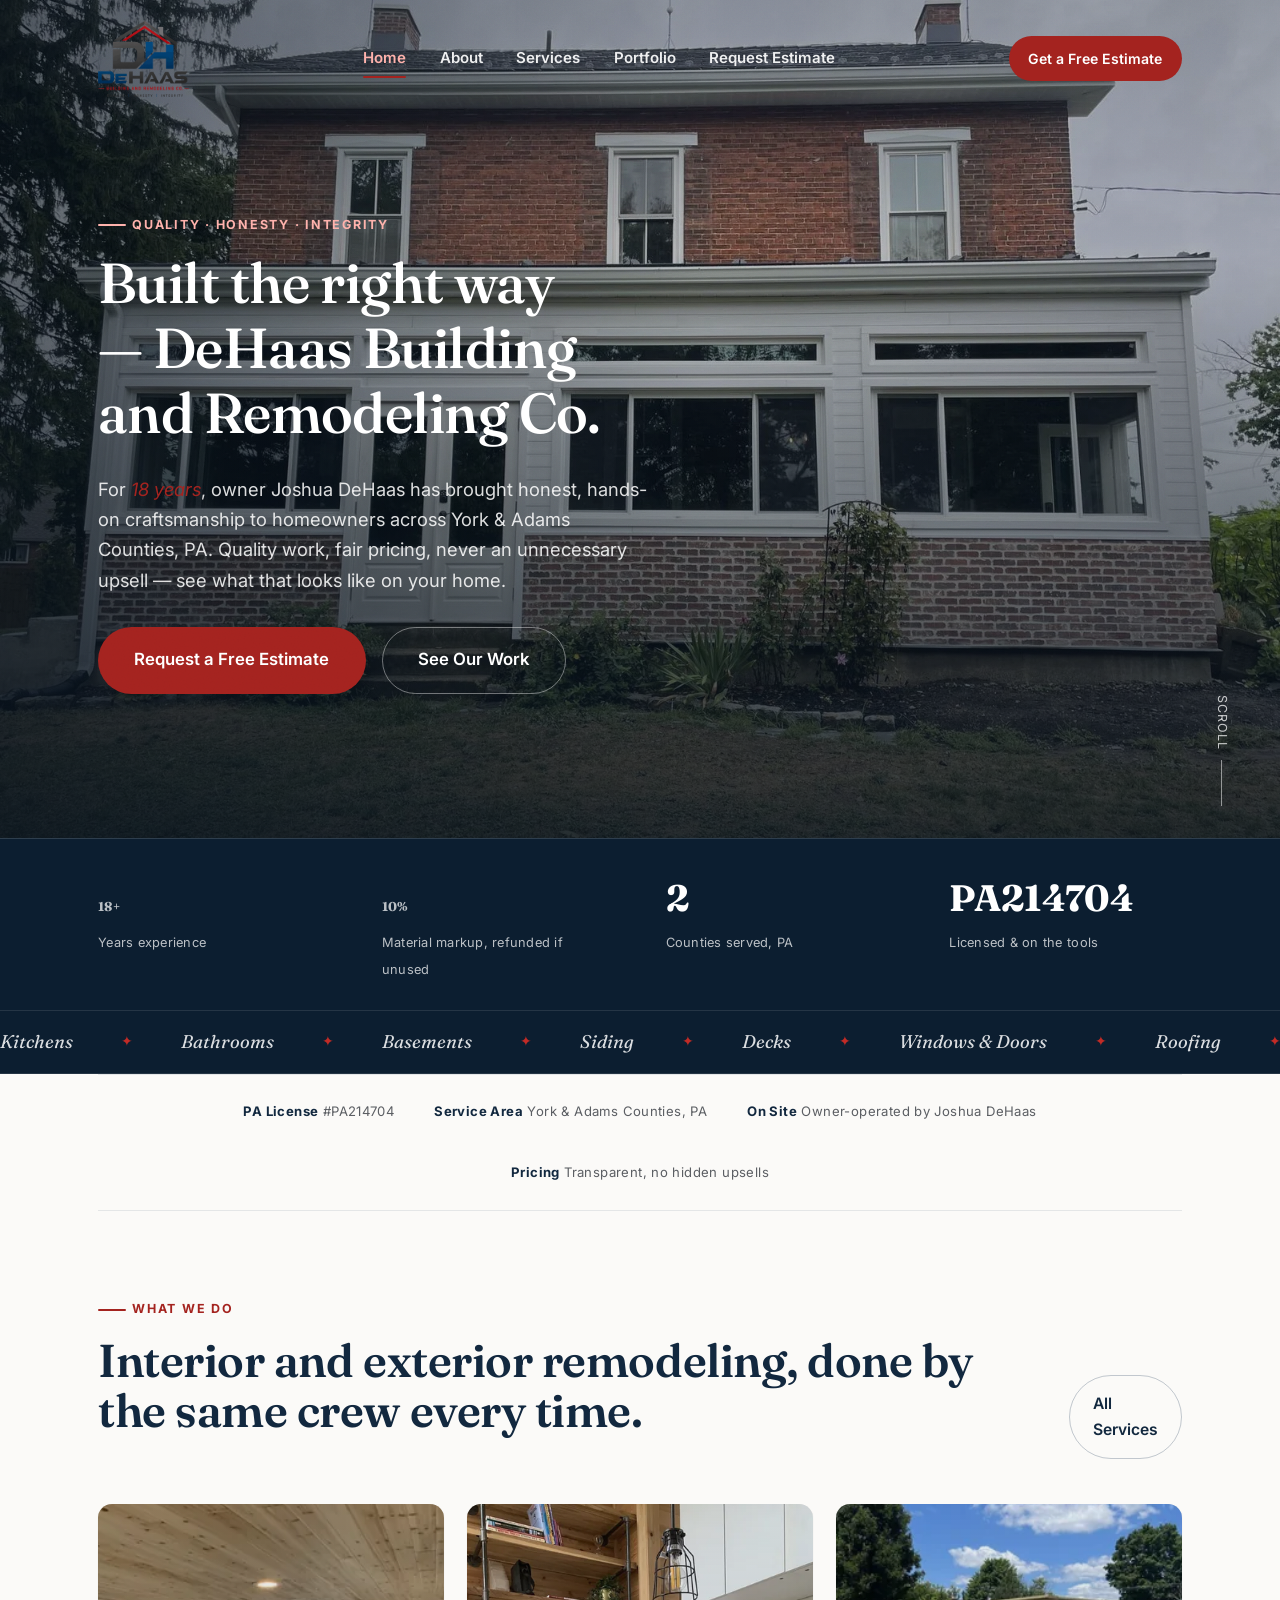
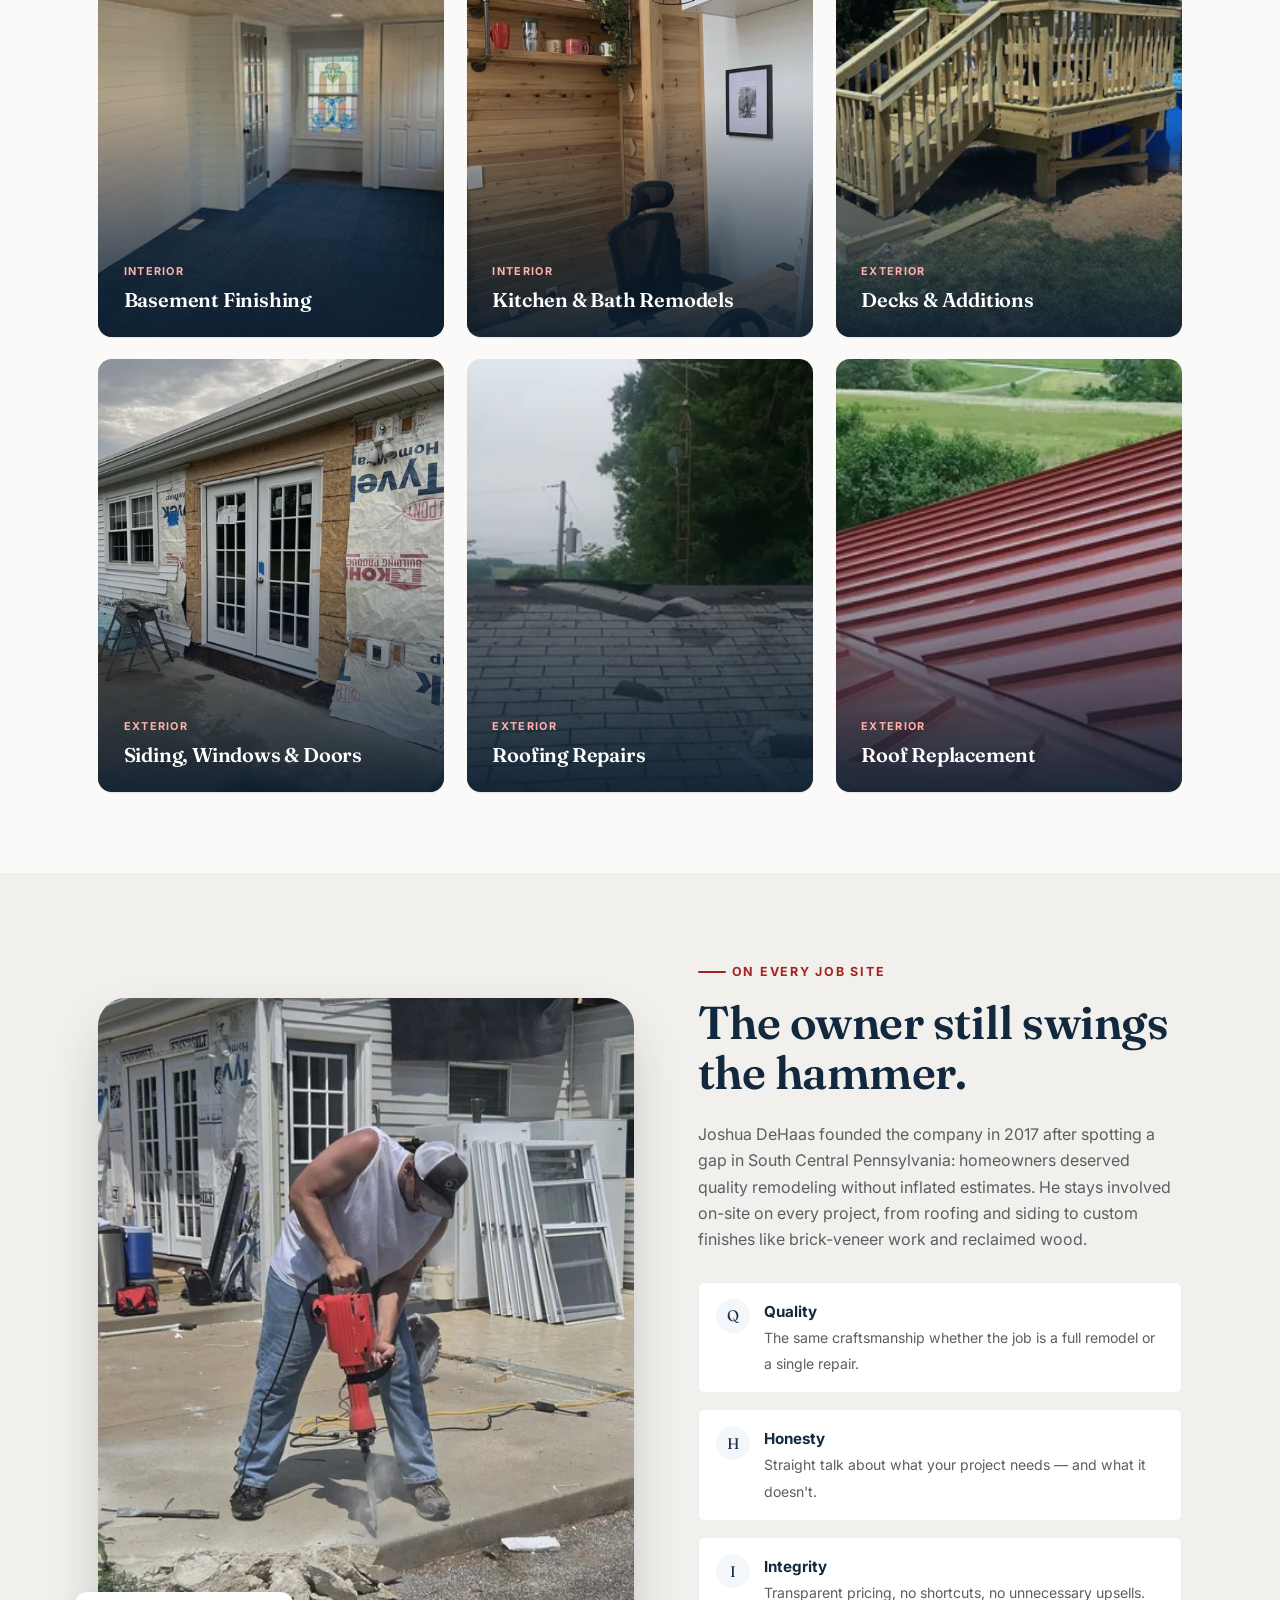
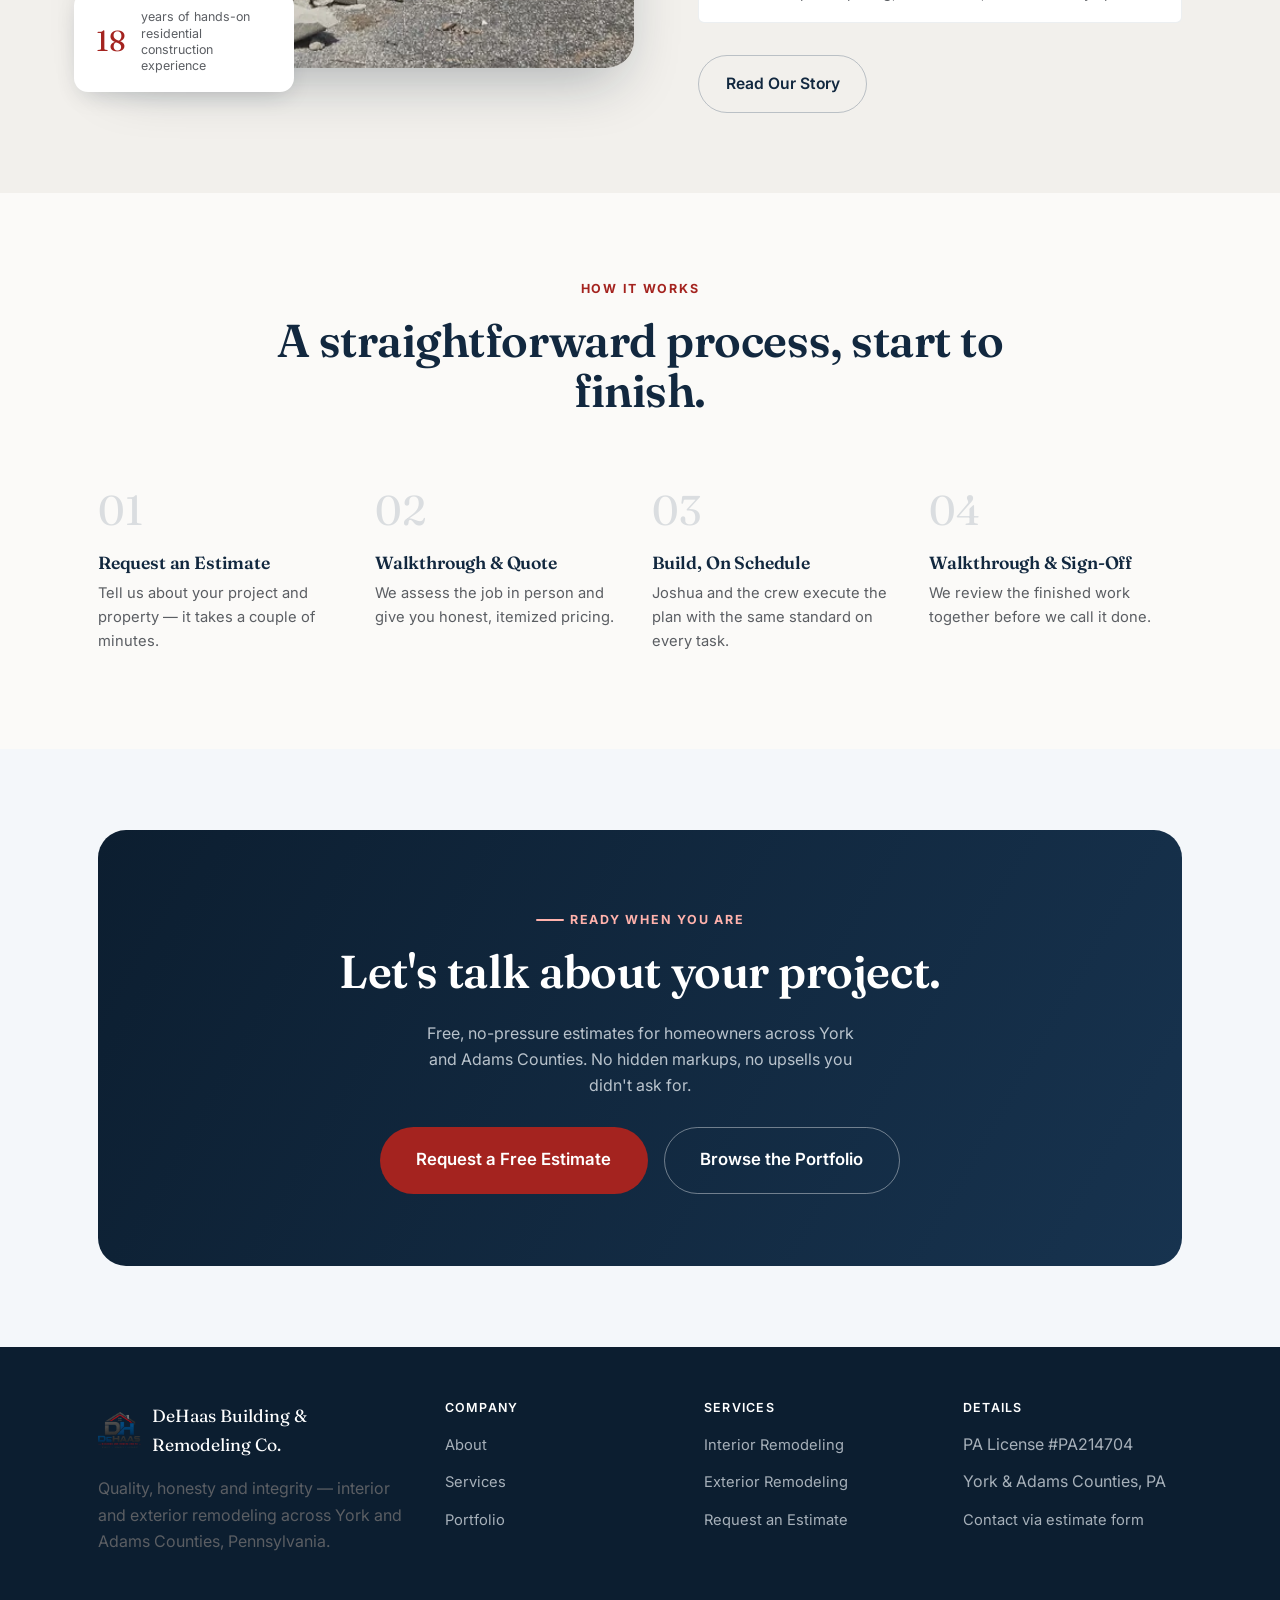
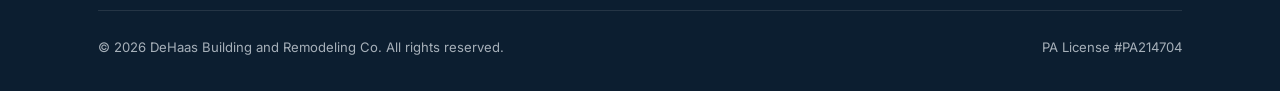
==== commit 3528ce11: "Rewrite the homepage hero copy and harden scroll-to-top - Headline now leads with the business name " ====
--- a/index.html
+++ b/index.html
@@ -15,6 +15,15 @@
     document.documentElement.style.scrollBehavior = prevBehavior;
   };
   if (!location.hash) jumpToTop();
+  // some mobile browsers apply their own scroll restoration slightly later
+  // than this script runs (after DOM/asset load), which can silently undo
+  // the jump above — reassert it at a couple of later checkpoints too.
+  document.addEventListener("DOMContentLoaded", function () {
+    if (!location.hash) jumpToTop();
+  });
+  window.addEventListener("load", function () {
+    if (!location.hash) jumpToTop();
+  });
   window.addEventListener("pageshow", function (e) {
     if (e.persisted && !location.hash) jumpToTop();
   });
@@ -73,8 +82,8 @@
     </div>
     <div class="hero-inner container">
       <p class="eyebrow">Quality · Honesty · Integrity</p>
-      <h1 data-reveal>Built the right way, for York &amp; Adams County homes.</h1>
-      <p class="hero-lede" data-reveal>DeHaas Building and Remodeling Co. is a family-run crew led on-site by owner Joshua DeHaas &mdash; <em>18 years</em> of hands-on residential construction, honest pricing, and no unnecessary upsells.</p>
+      <h1 data-reveal>Built the right way &mdash; DeHaas Building and Remodeling Co.</h1>
+      <p class="hero-lede" data-reveal>For <em>18 years</em>, owner Joshua DeHaas has brought honest, hands-on craftsmanship to homeowners across York &amp; Adams Counties, PA. Quality work, fair pricing, never an unnecessary upsell &mdash; see what that looks like on your home.</p>
       <div class="hero-actions" data-reveal>
         <a class="btn btn-primary btn-lg" href="estimate.html">Request a Free Estimate</a>
         <a class="btn btn-on-dark btn-lg" href="portfolio.html">See Our Work</a>
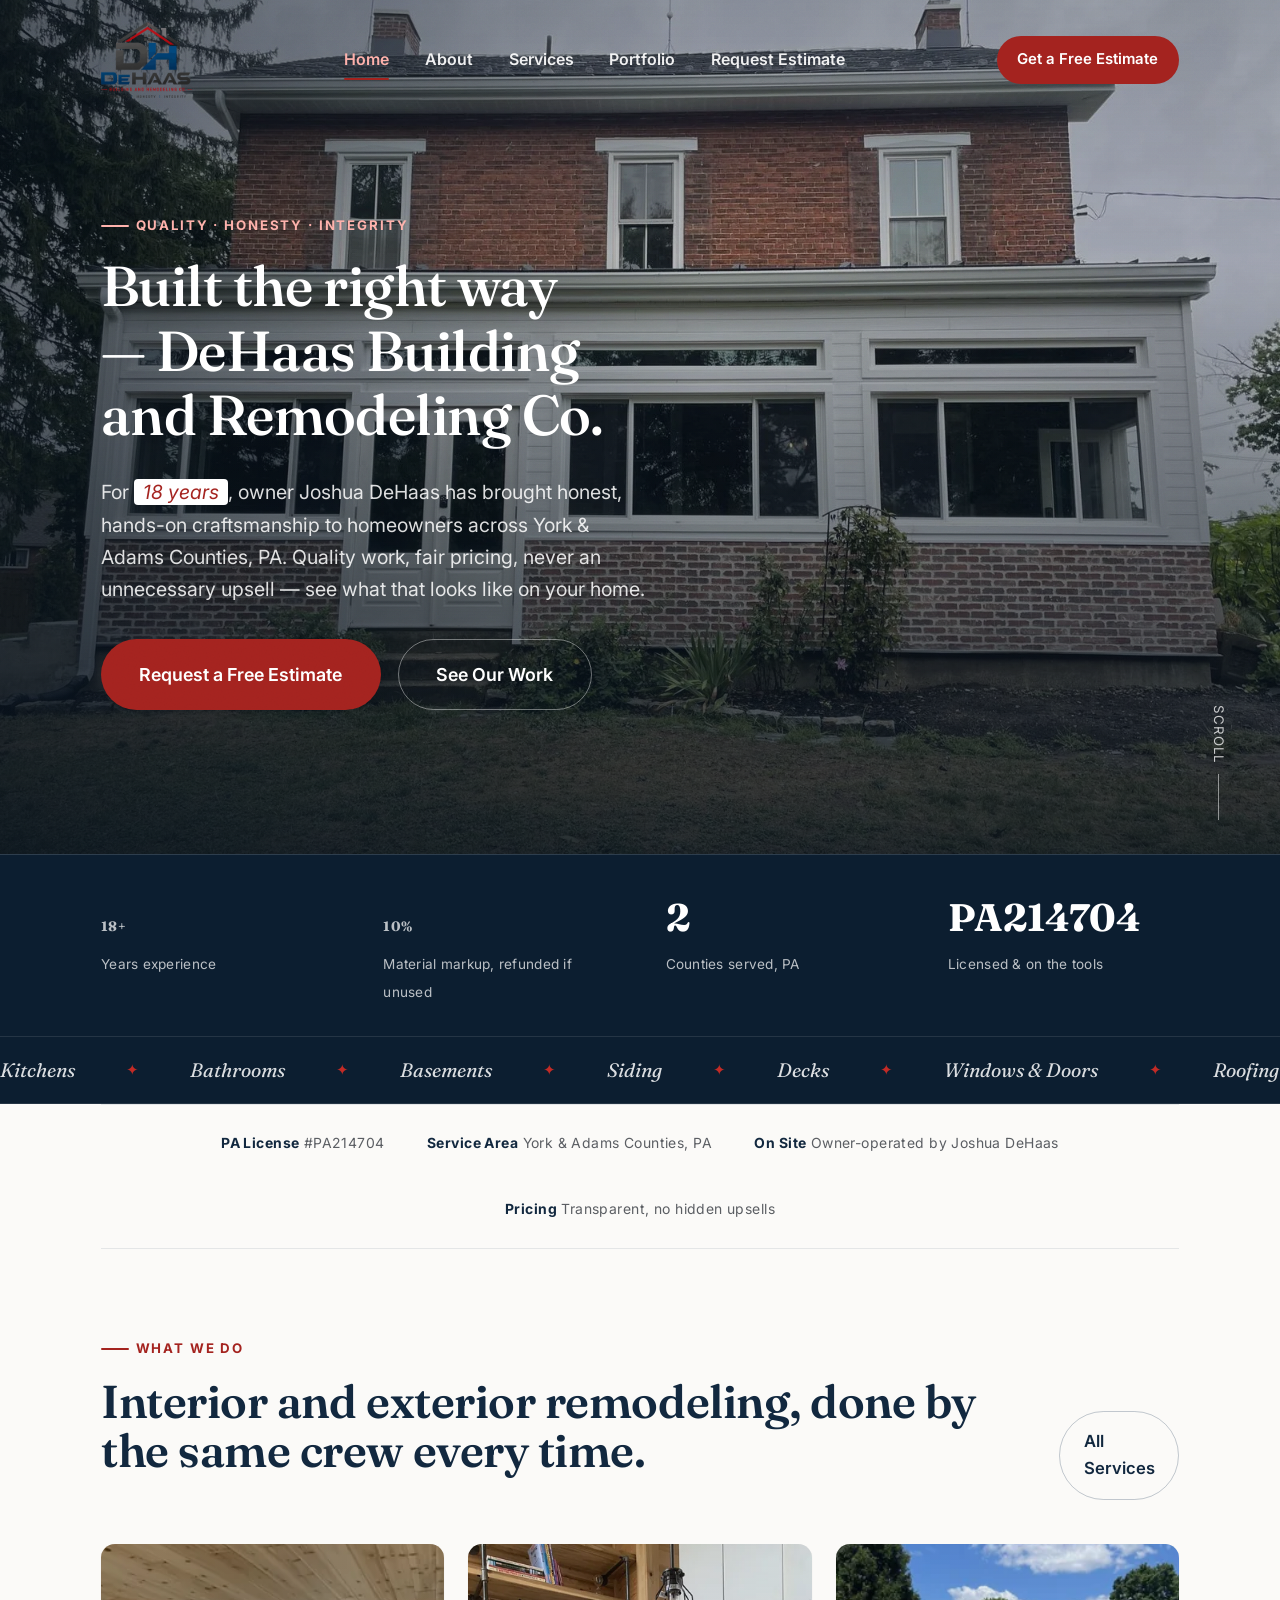
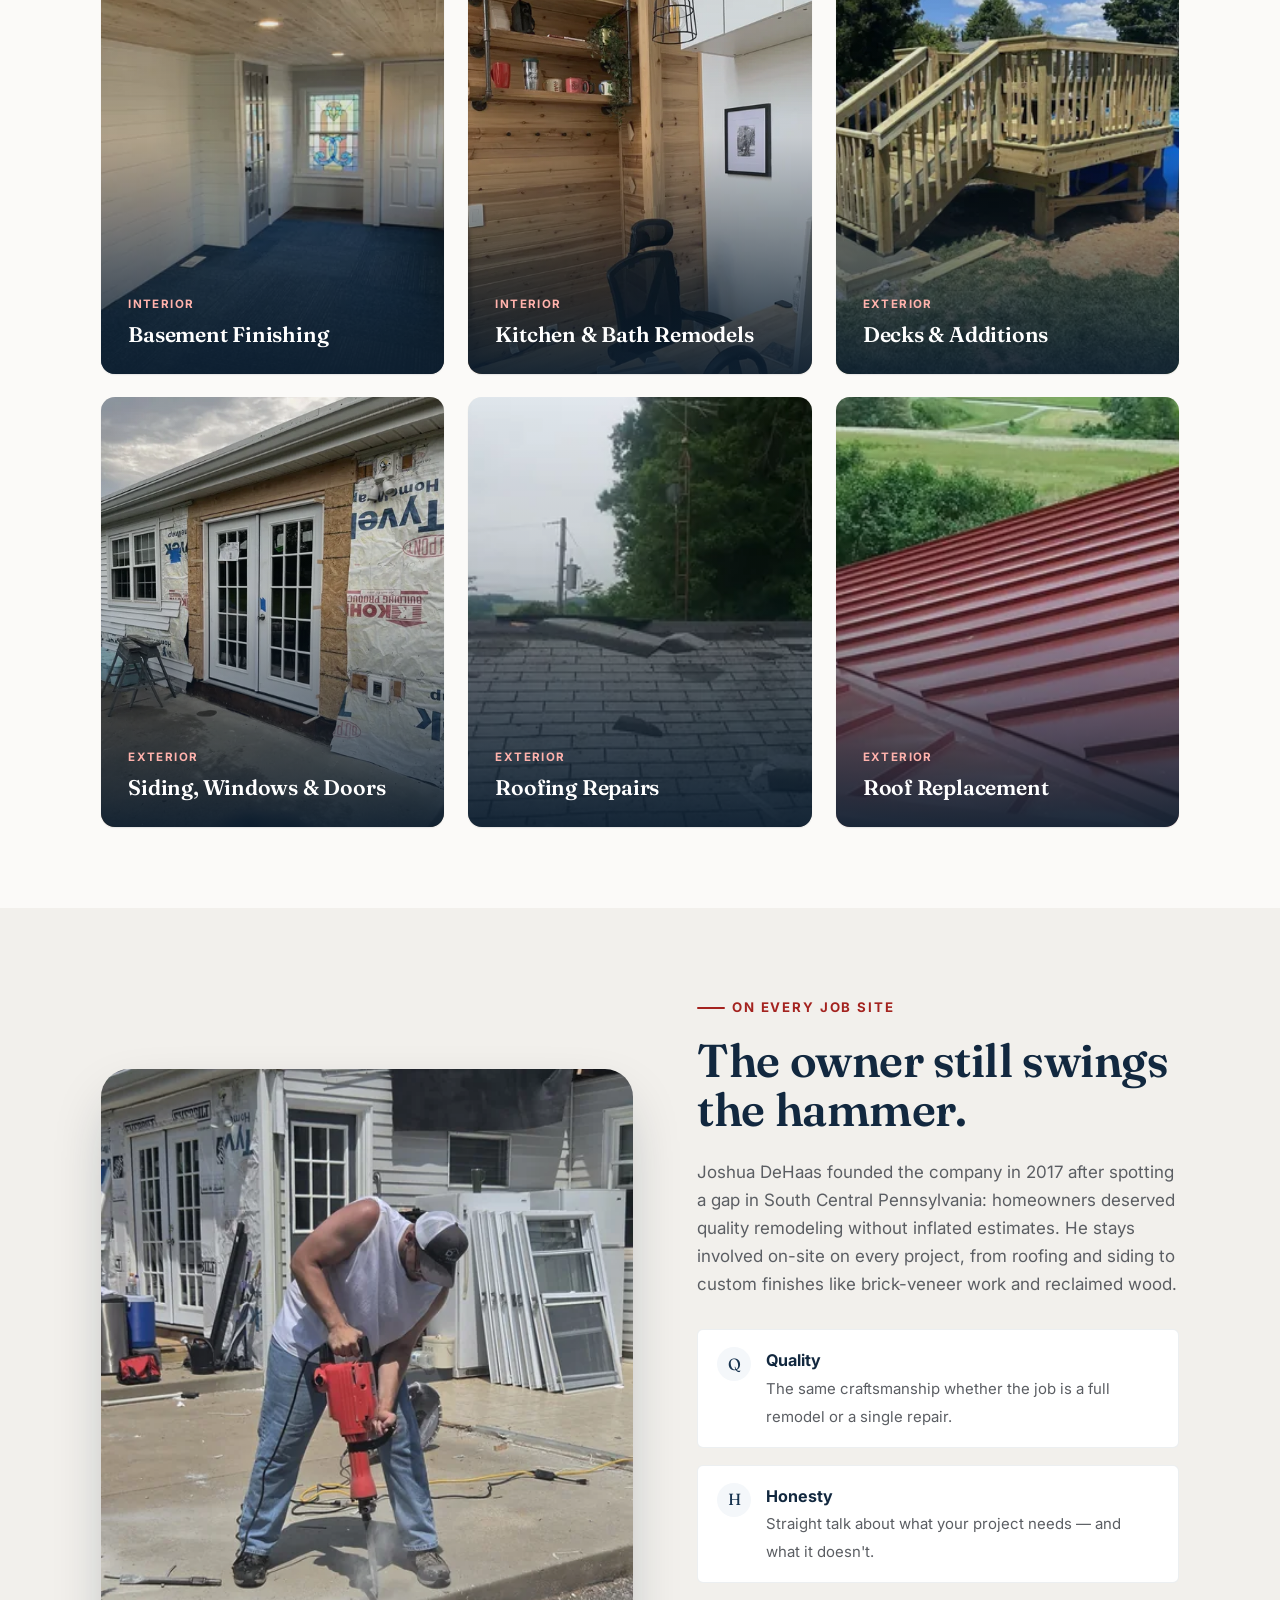
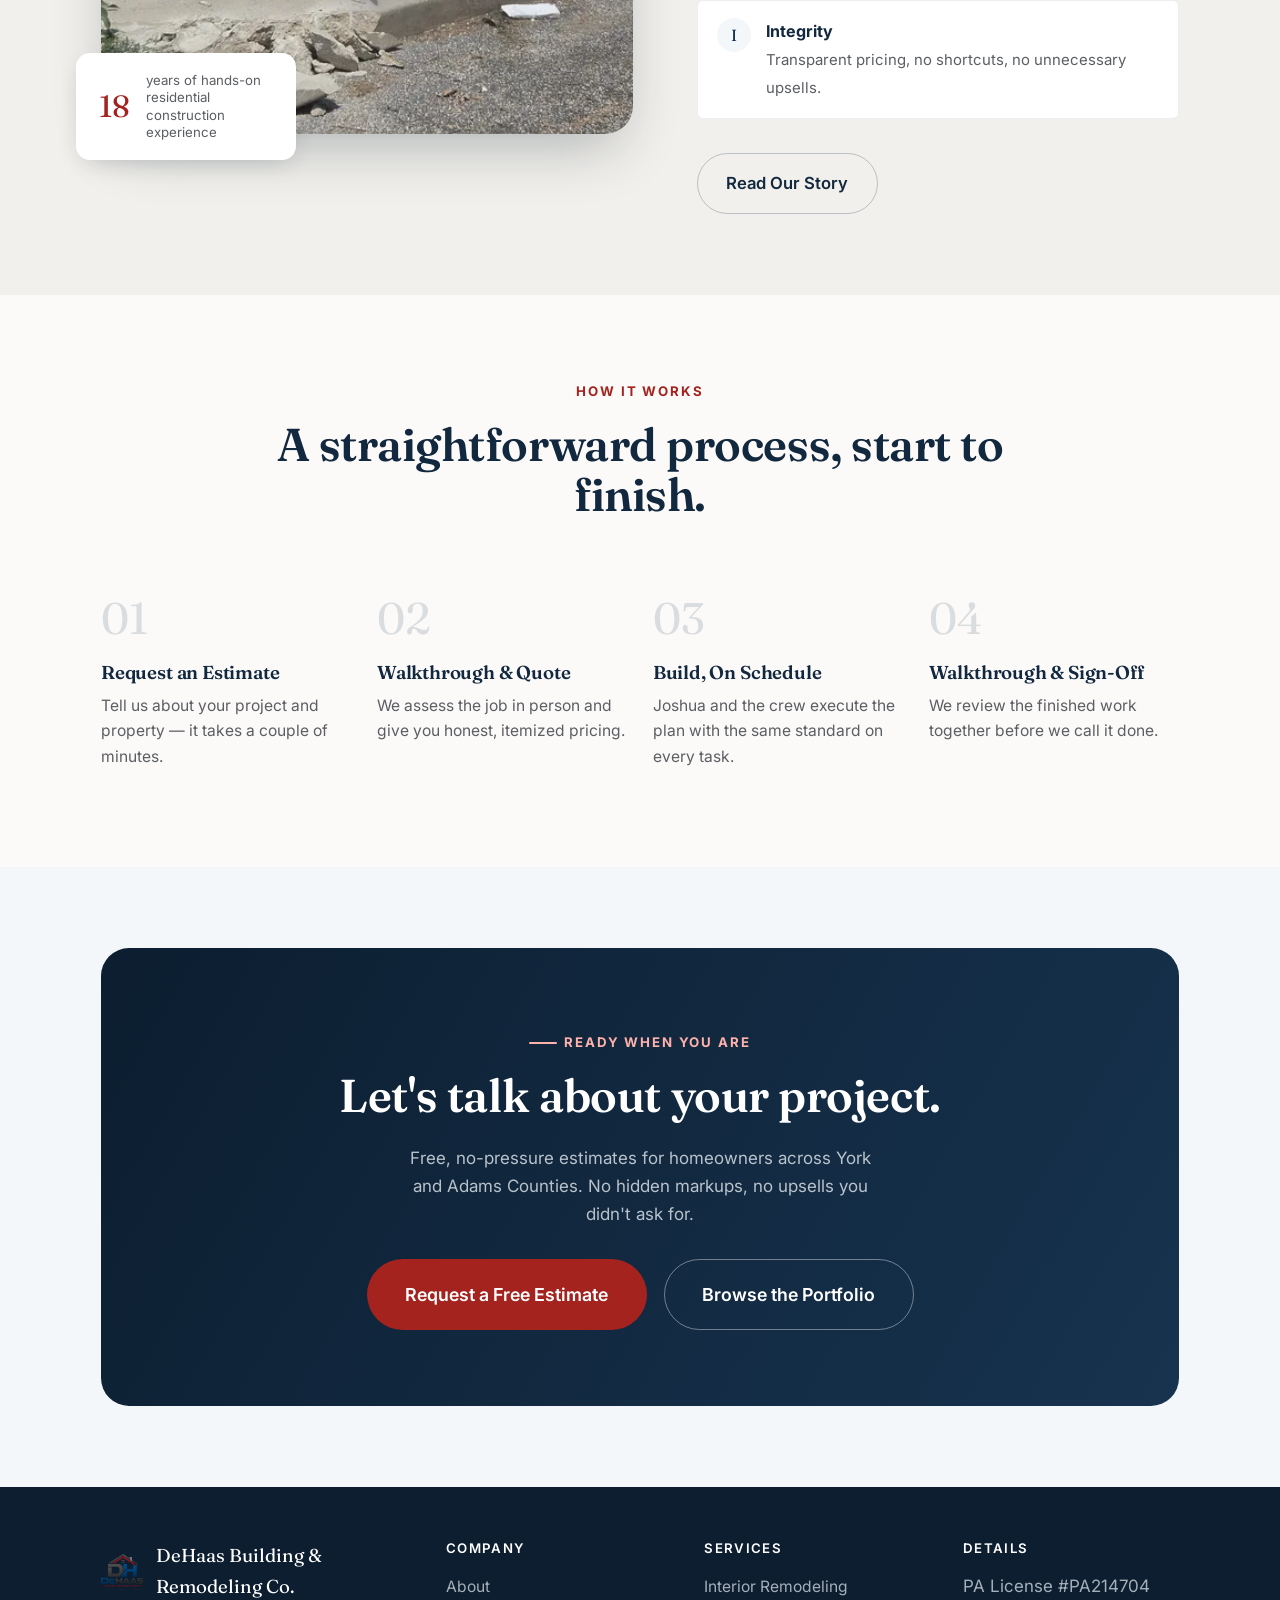
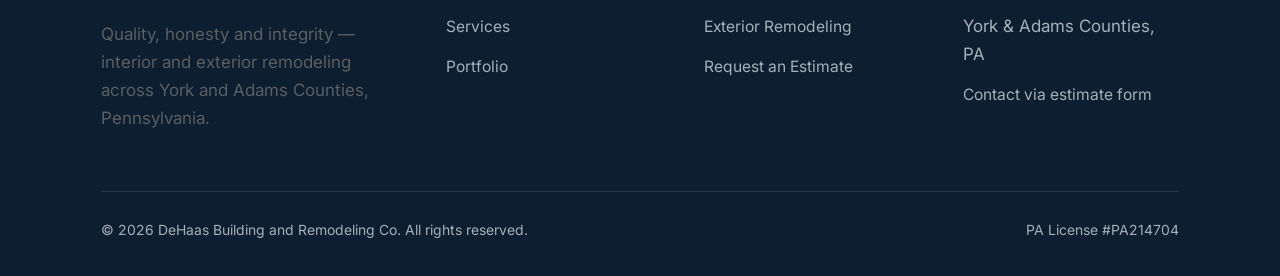
==== commit 9bcd6b9f: "Add sitewide SEO metadata and bump base font size for readability - Canonical URLs, Open Graph and T" ====
--- a/index.html
+++ b/index.html
@@ -32,11 +32,50 @@
 <meta name="viewport" content="width=device-width, initial-scale=1" />
 <title>DeHaas Building and Remodeling Co. | York &amp; Adams County, PA</title>
 <meta name="description" content="Quality, honesty and integrity on every job. DeHaas Building and Remodeling Co. handles kitchen, bath, basement and whole-home remodeling plus siding, decks, roofing, windows and doors across York and Adams Counties, PA. PA License #PA214704." />
+<link rel="canonical" href="https://dehaasremodeling.com/" />
+<meta property="og:type" content="website" />
+<meta property="og:site_name" content="DeHaas Building and Remodeling Co." />
+<meta property="og:title" content="DeHaas Building and Remodeling Co. | York & Adams County, PA" />
+<meta property="og:description" content="Quality, honesty and integrity on every job. Kitchen, bath, basement and whole-home remodeling plus siding, decks, roofing, windows and doors. PA License #PA214704." />
+<meta property="og:url" content="https://dehaasremodeling.com/" />
+<meta property="og:image" content="https://dehaasremodeling.com/assets/img/exterior-addition-1200.jpg" />
+<meta name="twitter:card" content="summary_large_image" />
+<meta name="twitter:title" content="DeHaas Building and Remodeling Co. | York & Adams County, PA" />
+<meta name="twitter:description" content="Quality, honesty and integrity on every job. Kitchen, bath, basement and whole-home remodeling plus siding, decks, roofing, windows and doors." />
+<meta name="twitter:image" content="https://dehaasremodeling.com/assets/img/exterior-addition-1200.jpg" />
 <link rel="icon" href="assets/img/logo.png" />
 <link rel="preconnect" href="https://fonts.googleapis.com" />
 <link rel="preconnect" href="https://fonts.gstatic.com" crossorigin />
 <link href="https://fonts.googleapis.com/css2?family=Fraunces:opsz,wght@9..144,500;9..144,560;9..144,620&family=Inter:wght@400;500;600;700&display=swap" rel="stylesheet" />
 <link rel="stylesheet" href="assets/css/style.css" />
+<script type="application/ld+json">
+{
+  "@context": "https://schema.org",
+  "@type": "GeneralContractor",
+  "name": "DeHaas Building and Remodeling Co.",
+  "url": "https://dehaasremodeling.com/",
+  "logo": "https://dehaasremodeling.com/assets/img/logo.png",
+  "image": "https://dehaasremodeling.com/assets/img/exterior-addition-1200.jpg",
+  "description": "Family-run remodeling contractor led by owner Joshua DeHaas, serving York and Adams Counties, PA with interior and exterior remodeling, roofing, siding, decks, windows and doors.",
+  "areaServed": [
+    { "@type": "AdministrativeArea", "name": "York County, PA" },
+    { "@type": "AdministrativeArea", "name": "Adams County, PA" }
+  ],
+  "address": {
+    "@type": "PostalAddress",
+    "addressRegion": "PA",
+    "addressCountry": "US"
+  },
+  "founder": { "@type": "Person", "name": "Joshua DeHaas" },
+  "foundingDate": "2017",
+  "priceRange": "$$",
+  "hasCredential": {
+    "@type": "EducationalOccupationalCredential",
+    "credentialCategory": "license",
+    "identifier": "PA214704"
+  }
+}
+</script>
 </head>
 <body class="is-home">
 <a class="skip-link" href="#main">Skip to content</a>
--- a/assets/css/style.css
+++ b/assets/css/style.css
@@ -59,7 +59,9 @@
 *, *::before, *::after { box-sizing: border-box; }
 /* keep anchor jumps and mobile "scroll input into view" from landing content
    underneath the fixed header */
-html { scroll-behavior: smooth; scroll-padding-top: 96px; background: var(--paper); }
+/* base size bumped ~6% (16px -> 17px) for easier reading — scales every
+   rem-based measurement on the site along with it */
+html { scroll-behavior: smooth; scroll-padding-top: 96px; background: var(--paper); font-size: 106.25%; }
 @media (prefers-reduced-motion: reduce) {
   html { scroll-behavior: auto; }
   *, *::before, *::after {
@@ -75,7 +77,7 @@
   background: var(--paper);
   color: var(--ink);
   font-family: var(--font-body);
-  font-size: 16px;
+  font-size: 1rem;
   line-height: 1.65;
   -webkit-font-smoothing: antialiased;
   -moz-osx-font-smoothing: grayscale;
@@ -418,6 +420,13 @@
 .hero .eyebrow { color: #ffb2ac; }
 .hero h1 { color: var(--white); max-width: 18ch; }
 .hero-lede { color: rgba(255,255,255,0.86); font-size: 1.15rem; max-width: 46ch; }
+/* the dark-red emphasis color has too little contrast against a photo
+   background — give it a white chip so it stays legible everywhere */
+.hero-lede em {
+  background: var(--white);
+  padding: 0.05em 0.45em;
+  border-radius: 4px;
+}
 .hero-actions { display: flex; flex-wrap: wrap; gap: 1rem; margin-top: 2rem; }
 
 .hero-stats-bar {
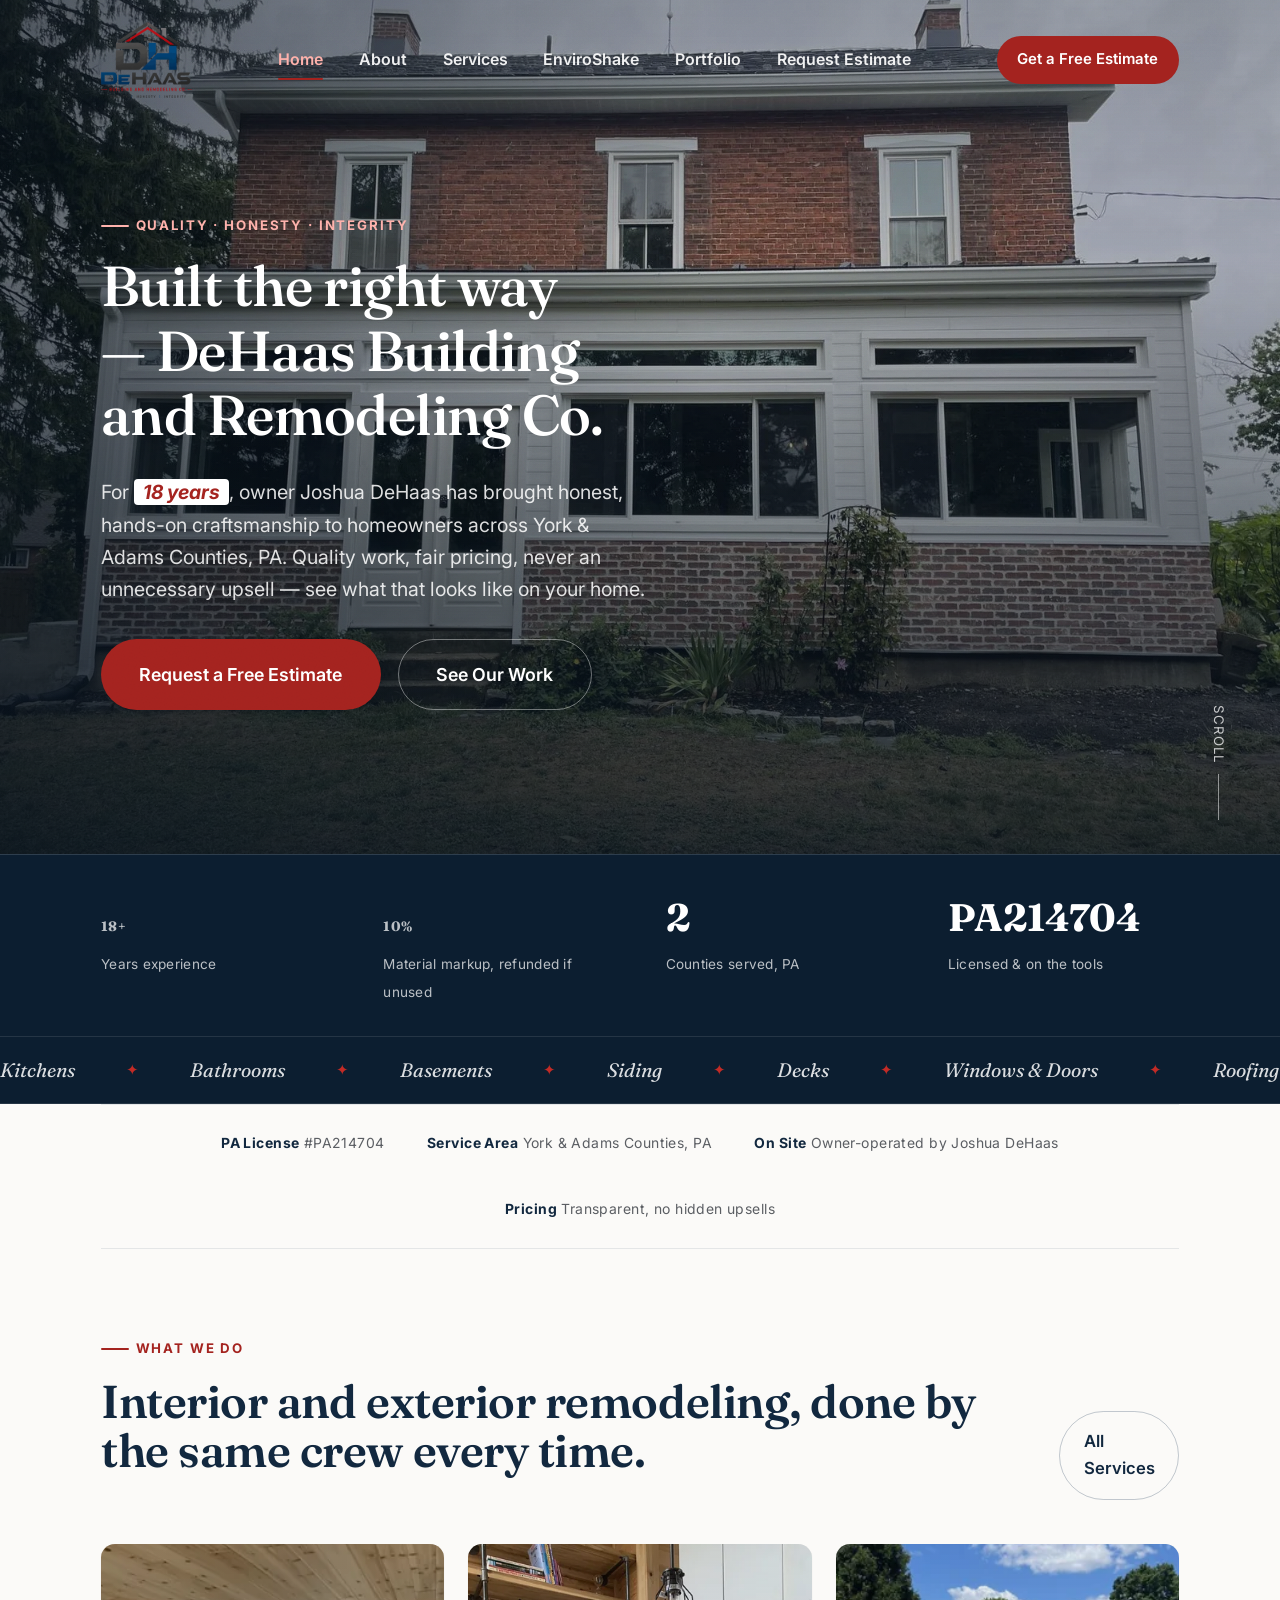
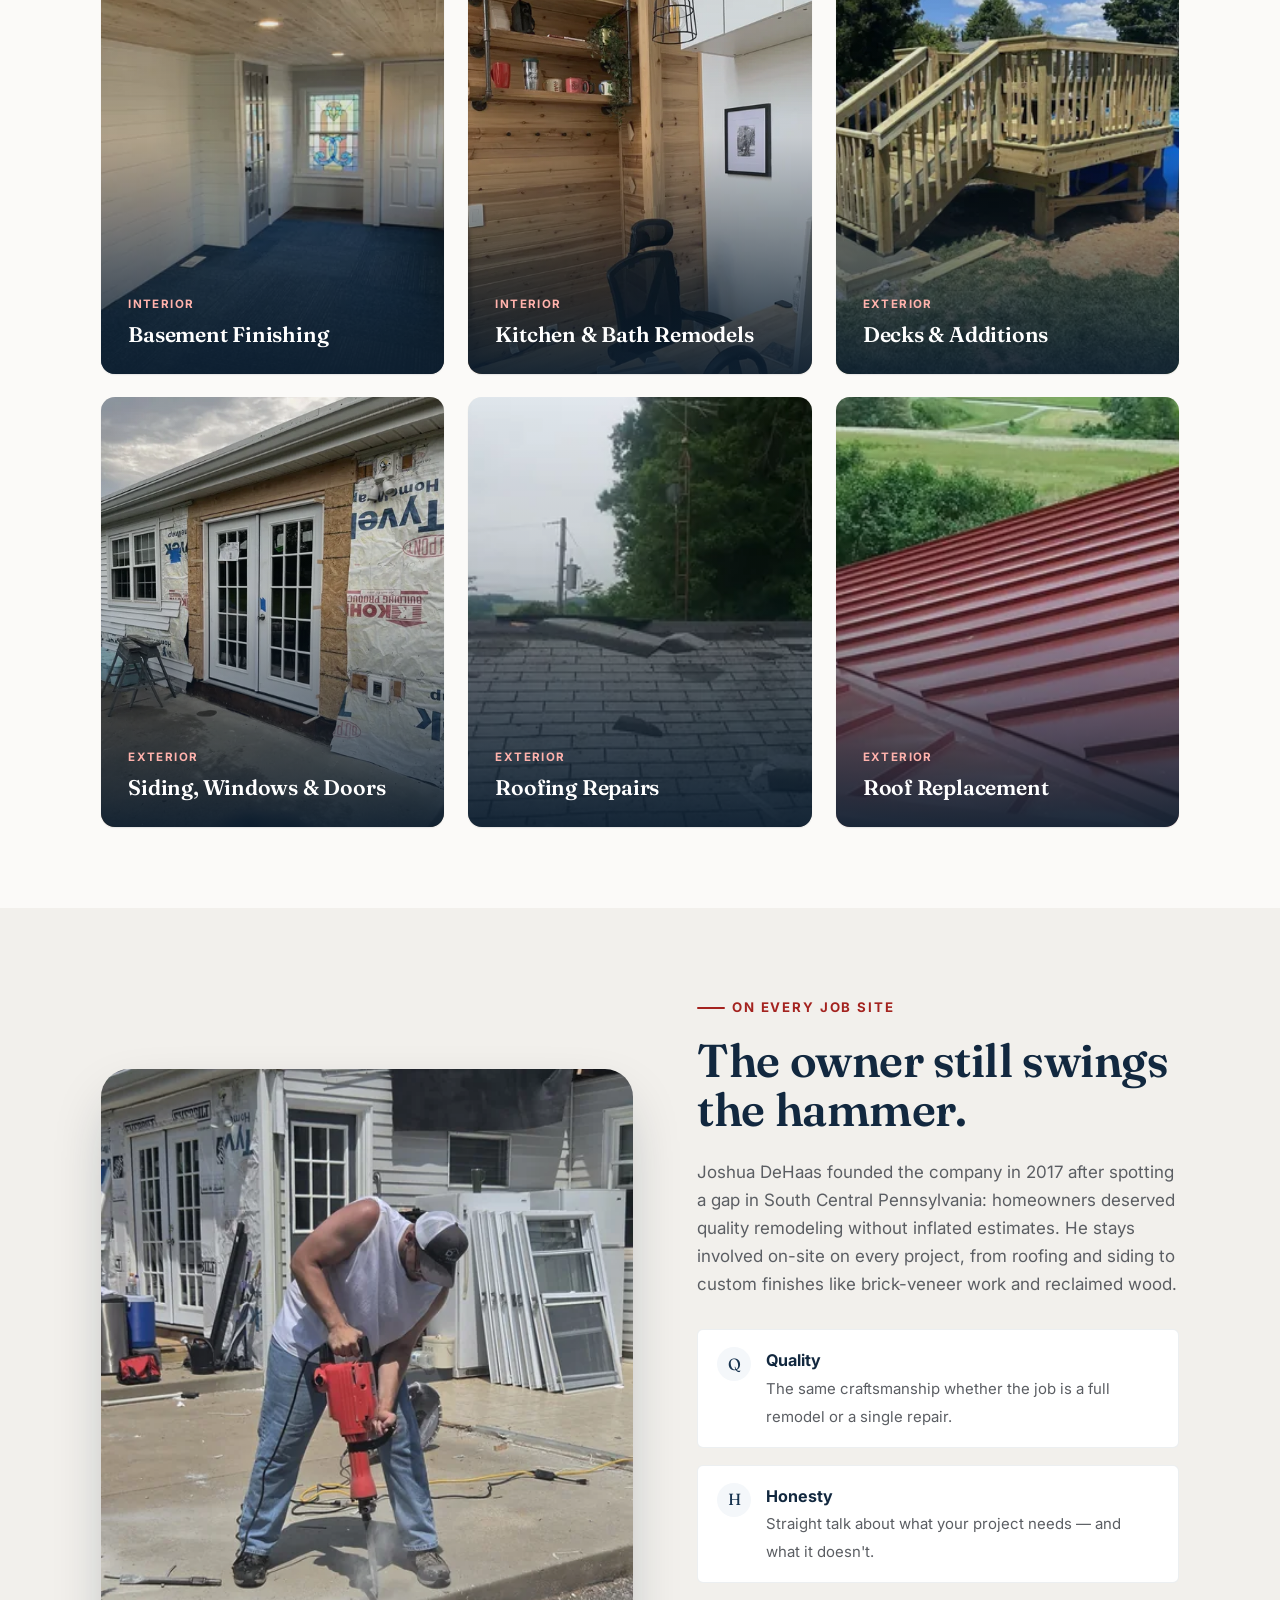
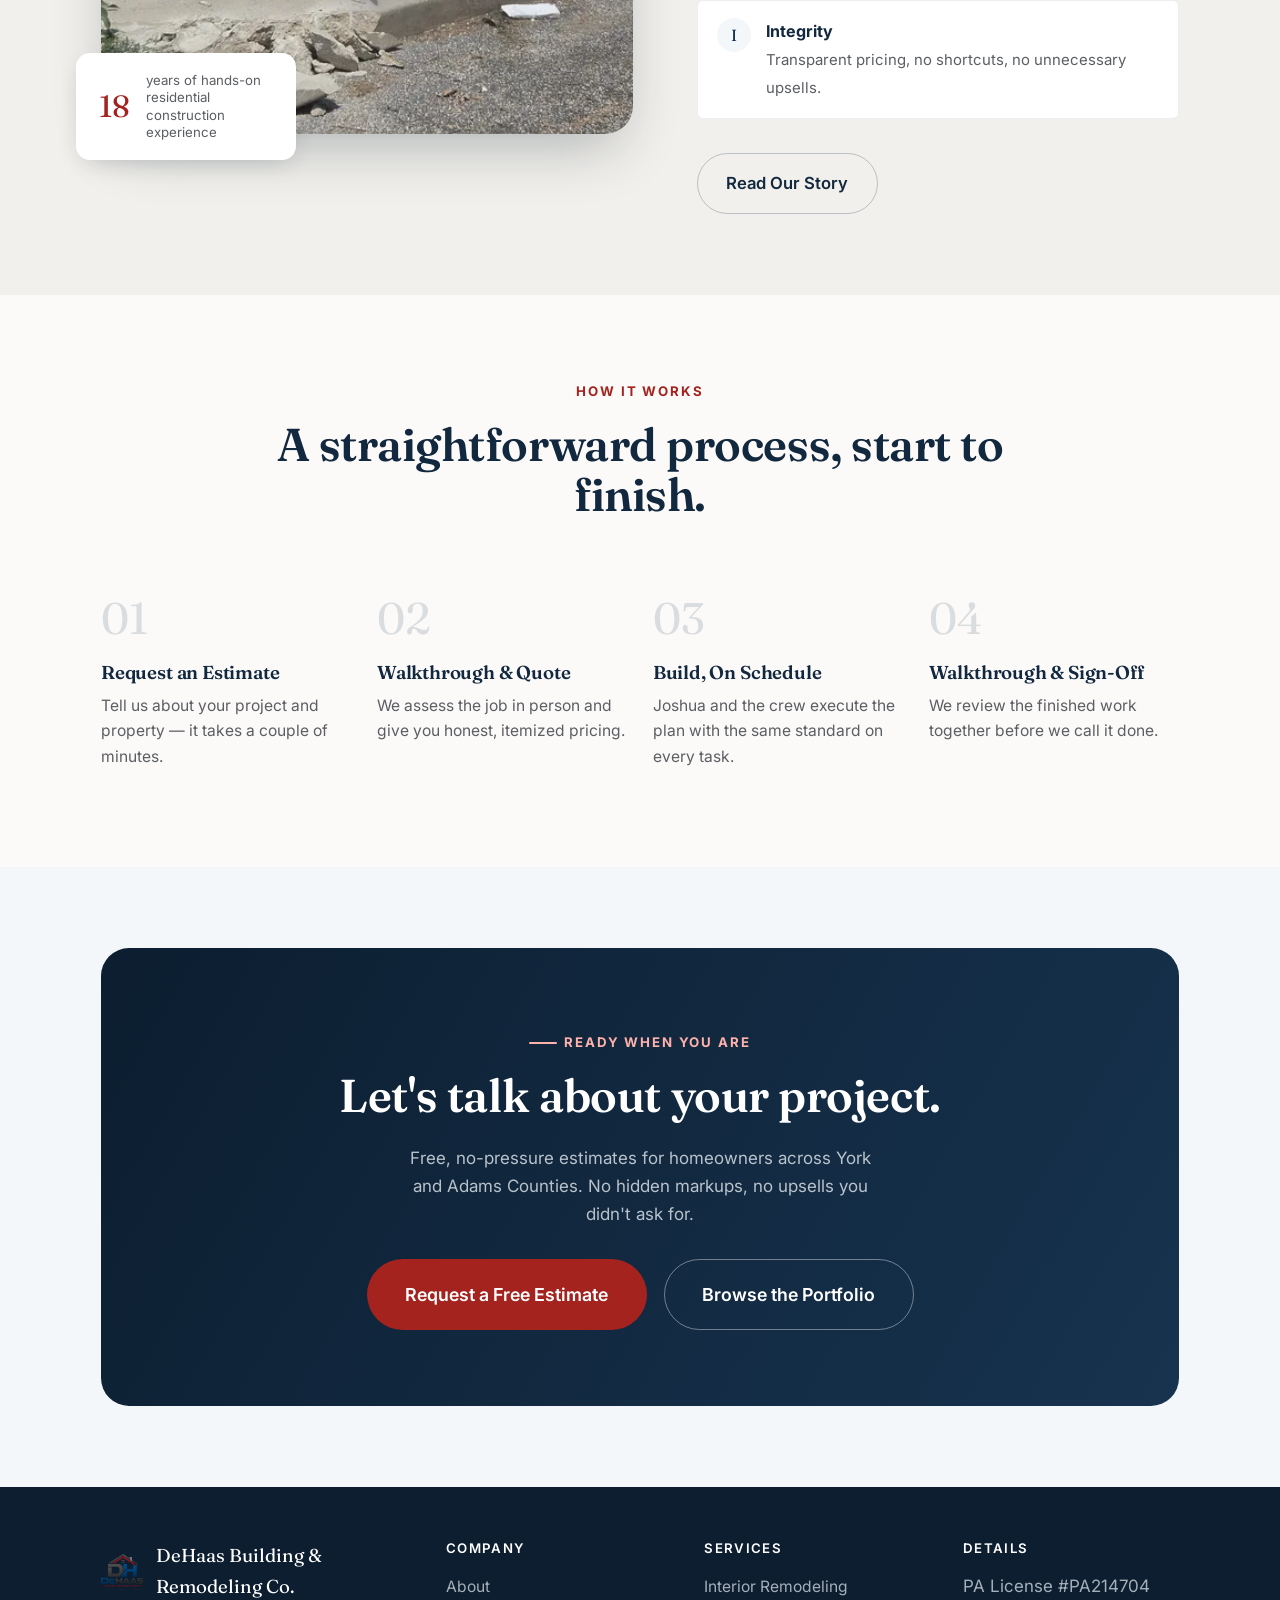
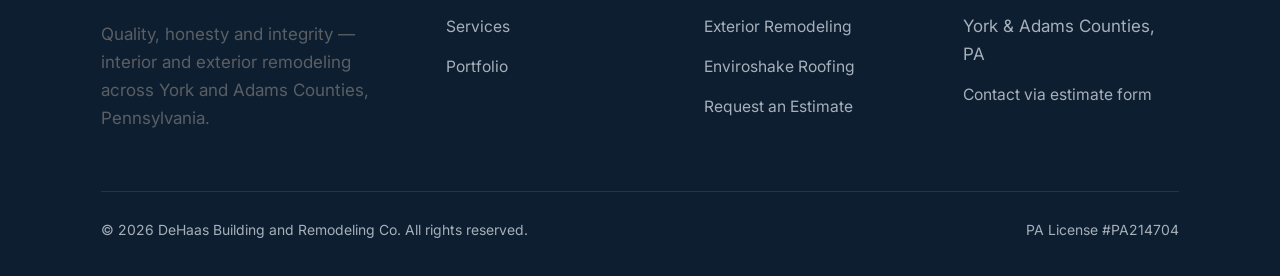
==== commit f34dfe2c: "Add a dedicated Enviroshake page and fix hero readability issues New enviroshake.html page: - Real c" ====
--- a/index.html
+++ b/index.html
@@ -9,6 +9,9 @@
 (function () {
   if ("scrollRestoration" in history) history.scrollRestoration = "manual";
   var jumpToTop = function () {
+    // a focused form field (e.g. restored by the browser on an estimate-page
+    // revisit) can pull the viewport back down right after we scroll to top
+    if (document.activeElement && document.activeElement.blur) document.activeElement.blur();
     var prevBehavior = document.documentElement.style.scrollBehavior;
     document.documentElement.style.scrollBehavior = "auto";
     window.scrollTo(0, 0);
@@ -23,6 +26,13 @@
   });
   window.addEventListener("load", function () {
     if (!location.hash) jumpToTop();
+  });
+  // final defensive check: late web-font swap, image reflow, or a browser's
+  // own focus/autofill restoration can still nudge scroll after "load"
+  window.addEventListener("load", function () {
+    setTimeout(function () {
+      if (!location.hash) jumpToTop();
+    }, 150);
   });
   window.addEventListener("pageshow", function (e) {
     if (e.persisted && !location.hash) jumpToTop();
@@ -89,6 +99,7 @@
       <a href="index.html" aria-current="page">Home</a>
       <a href="about.html">About</a>
       <a href="services.html">Services</a>
+      <a href="enviroshake.html">EnviroShake</a>
       <a href="portfolio.html">Portfolio</a>
       <a href="estimate.html">Request Estimate</a>
     </nav>
@@ -103,6 +114,7 @@
   <a href="index.html">Home</a>
   <a href="about.html">About</a>
   <a href="services.html">Services</a>
+  <a href="enviroshake.html">EnviroShake</a>
   <a href="portfolio.html">Portfolio</a>
   <a href="estimate.html">Request Estimate</a>
   <a class="btn btn-primary btn-lg mp-cta" href="estimate.html">Get a Free Estimate</a>
@@ -323,6 +335,7 @@
         <ul>
           <li><a href="services.html#interior">Interior Remodeling</a></li>
           <li><a href="services.html#exterior">Exterior Remodeling</a></li>
+          <li><a href="enviroshake.html">Enviroshake Roofing</a></li>
           <li><a href="estimate.html">Request an Estimate</a></li>
         </ul>
       </div>
--- a/assets/css/style.css
+++ b/assets/css/style.css
@@ -413,7 +413,7 @@
 }
 .hero-inner {
   position: relative;
-  z-index: 1;
+  z-index: 6;
   width: 100%;
   padding-block: clamp(6.5rem, 14vh, 9rem) clamp(3rem, 7vh, 4.5rem);
 }
@@ -426,6 +426,7 @@
   background: var(--white);
   padding: 0.05em 0.45em;
   border-radius: 4px;
+  font-weight: 700;
 }
 .hero-actions { display: flex; flex-wrap: wrap; gap: 1rem; margin-top: 2rem; }
 
@@ -1065,3 +1066,287 @@
 @media (prefers-reduced-motion: reduce) {
   .marquee-track { animation: none; }
 }
+
+/* ==========================================================================
+   EnviroShake page — a dedicated, premium "old-money study" aesthetic.
+   Everything here is scoped under body.enviroshake-page so it never leaks
+   into the rest of the site's warm/navy design system.
+   ========================================================================== */
+
+body.enviroshake-page {
+  --es-green-950: #0a1c13;
+  --es-green-900: #0f2718;
+  --es-green-850: #133020;
+  --es-green-800: #17392a;
+  --es-green-700: #204a37;
+  --es-gold: #c9a24e;
+  --es-gold-bright: #e6c878;
+  --es-gold-dim: rgba(201,162,78,0.35);
+  --es-cream: #f4ecd8;
+  --es-cream-dim: #cdc2a6;
+  --es-espresso: #241a12;
+  background: var(--es-green-950);
+  color: var(--es-cream-dim);
+}
+body.enviroshake-page .site-footer {
+  background: var(--es-green-950);
+}
+
+/* header floats transparent-on-photo at the top of the ES hero too */
+body.enviroshake-page .site-header:not(.is-scrolled) .brand { color: var(--es-cream); }
+body.enviroshake-page .site-header:not(.is-scrolled) .nav-links a { color: rgba(244,236,216,0.86); }
+body.enviroshake-page .site-header.is-scrolled::before { background: rgba(15,39,24,0.92); }
+body.enviroshake-page .site-header.is-scrolled .brand,
+body.enviroshake-page .site-header.is-scrolled .nav-links a { color: var(--es-cream); }
+body.enviroshake-page .site-header.is-scrolled .nav-links a[aria-current="page"] { color: var(--es-gold-bright); }
+
+.es-hero {
+  position: relative;
+  min-height: 96svh;
+  display: flex;
+  align-items: flex-end;
+  overflow: hidden;
+  color: var(--es-cream);
+}
+.es-hero > .es-hero-media {
+  position: absolute;
+  inset: 0;
+  z-index: 0;
+}
+.es-hero-media picture, .es-hero-media img {
+  width: 100%; height: 100%; display: block; object-fit: cover; object-position: center 40%;
+}
+.es-hero-media::after {
+  content: "";
+  position: absolute;
+  inset: 0;
+  background:
+    linear-gradient(180deg, rgba(10,28,19,0.25) 0%, rgba(10,28,19,0.35) 35%, rgba(10,28,19,0.95) 100%),
+    linear-gradient(90deg, rgba(10,28,19,0.7) 0%, rgba(10,28,19,0.15) 60%);
+}
+.es-hero-inner {
+  position: relative;
+  z-index: 2;
+  padding-block: clamp(6rem, 14vh, 9rem) clamp(3.5rem, 8vh, 5rem);
+}
+.es-badge {
+  display: inline-flex;
+  align-items: center;
+  gap: 0.6rem;
+  border: 1px solid var(--es-gold-dim);
+  border-radius: 999px;
+  padding: 0.5em 1.1em;
+  font-family: var(--font-body);
+  font-size: 0.78rem;
+  font-weight: 600;
+  letter-spacing: 0.08em;
+  text-transform: uppercase;
+  color: var(--es-gold-bright);
+  background: rgba(201,162,78,0.08);
+  margin-bottom: 1.5rem;
+}
+.es-badge .dot { width: 6px; height: 6px; border-radius: 50%; background: var(--es-gold-bright); flex: none; }
+.es-hero h1 {
+  font-family: var(--font-display);
+  font-weight: 560;
+  font-size: clamp(2.3rem, 5vw, 4rem);
+  line-height: 1.1;
+  color: var(--es-cream);
+  max-width: 20ch;
+  text-wrap: balance;
+}
+.es-eyebrow {
+  display: inline-flex;
+  align-items: center;
+  gap: 0.7rem;
+  font-family: var(--font-body);
+  font-size: 0.8rem;
+  font-weight: 700;
+  letter-spacing: 0.22em;
+  text-transform: uppercase;
+  color: var(--es-gold-bright);
+  margin-bottom: 1rem;
+}
+.es-eyebrow::before { content: ""; width: 32px; height: 1px; background: var(--es-gold); }
+.es-hero-lede {
+  font-size: 1.15rem;
+  line-height: 1.7;
+  color: rgba(244,236,216,0.82);
+  max-width: 52ch;
+  margin-top: 1.25rem;
+}
+.es-hero-actions { display: flex; flex-wrap: wrap; gap: 1rem; margin-top: 2.25rem; }
+
+/* buttons: a restrained gold/outline pair, distinct from the rest of the site */
+.es-btn {
+  display: inline-flex;
+  align-items: center;
+  justify-content: center;
+  gap: 0.6em;
+  padding: 1em 2em;
+  border-radius: 3px;
+  font-family: var(--font-body);
+  font-weight: 600;
+  font-size: 0.98rem;
+  letter-spacing: 0.02em;
+  text-decoration: none;
+  cursor: pointer;
+  transition: transform 220ms var(--ease-out), box-shadow 220ms var(--ease-out), background 220ms var(--ease-out), border-color 220ms var(--ease-out);
+  border: 1px solid transparent;
+}
+.es-btn-primary {
+  background: linear-gradient(180deg, var(--es-gold-bright), var(--es-gold));
+  color: var(--es-green-950);
+  box-shadow: 0 10px 30px -12px rgba(201,162,78,0.55);
+}
+.es-btn-primary:hover { transform: translateY(-2px); box-shadow: 0 16px 36px -14px rgba(201,162,78,0.7); }
+.es-btn-outline {
+  border-color: rgba(244,236,216,0.35);
+  color: var(--es-cream);
+}
+.es-btn-outline:hover { border-color: var(--es-gold-bright); color: var(--es-gold-bright); background: rgba(201,162,78,0.08); }
+
+.es-scroll-cue {
+  position: absolute;
+  right: clamp(1.25rem, 4vw, 3rem);
+  bottom: 2rem;
+  z-index: 2;
+  display: flex; flex-direction: column; align-items: center; gap: 0.6rem;
+  color: rgba(244,236,216,0.6);
+  font-size: 0.7rem;
+  letter-spacing: 0.2em;
+  text-transform: uppercase;
+  writing-mode: vertical-rl;
+}
+.es-scroll-cue .line { width: 1px; height: 46px; background: rgba(201,162,78,0.5); }
+
+/* section rhythm */
+.es-section { padding-block: clamp(4rem, 9vh, 6.5rem); }
+.es-section-alt { background: var(--es-green-900); }
+.es-section-espresso { background: var(--es-espresso); }
+.es-divider {
+  width: 64px; height: 2px;
+  background: linear-gradient(90deg, var(--es-gold), transparent);
+  margin-bottom: 1.5rem;
+}
+.es-section h2 {
+  font-family: var(--font-display);
+  font-weight: 550;
+  color: var(--es-cream);
+  font-size: clamp(1.8rem, 3.2vw, 2.6rem);
+  max-width: 22ch;
+}
+.es-section p { color: var(--es-cream-dim); max-width: 62ch; }
+.es-lede { font-size: 1.08rem; line-height: 1.75; }
+
+.es-split {
+  display: grid;
+  grid-template-columns: 1fr 1fr;
+  gap: clamp(2rem, 5vw, 4.5rem);
+  align-items: center;
+}
+.es-split.reverse .es-split-media { order: 2; }
+.es-split-media { position: relative; }
+.es-frame {
+  position: relative;
+  border-radius: 6px;
+  overflow: hidden;
+  border: 1px solid var(--es-gold-dim);
+  box-shadow: 0 30px 70px -30px rgba(0,0,0,0.6);
+  background: var(--es-espresso);
+}
+.es-frame picture, .es-frame img { display: block; width: 100%; height: 100%; object-fit: cover; }
+.es-frame-cap {
+  position: absolute;
+  left: 0; right: 0; bottom: 0;
+  padding: 1rem 1.25rem;
+  background: linear-gradient(0deg, rgba(10,20,14,0.85), transparent);
+  color: var(--es-cream);
+  font-size: 0.85rem;
+  letter-spacing: 0.03em;
+}
+
+/* the manufacturer wordmark, presented like a small brass plaque */
+.es-logo-plaque-wrap {
+  display: flex;
+  flex-direction: column;
+  align-items: center;
+  gap: 1.1rem;
+  text-align: center;
+}
+.es-logo-plaque {
+  display: inline-flex;
+  align-items: center;
+  justify-content: center;
+  padding: 2.75rem 3.5rem;
+  background: var(--es-cream);
+  border-radius: 8px;
+  border: 1px solid var(--es-gold-dim);
+  box-shadow: 0 24px 60px -24px rgba(0,0,0,0.6);
+}
+.es-logo-plaque img { display: block; height: 52px; width: auto; }
+.es-logo-caption {
+  font-size: 0.78rem;
+  letter-spacing: 0.1em;
+  text-transform: uppercase;
+  color: var(--es-cream-dim);
+  max-width: none;
+  margin: 0;
+}
+
+.es-benefits-grid {
+  display: grid;
+  grid-template-columns: repeat(3, 1fr);
+  gap: 1.25rem;
+  margin-top: 2.5rem;
+}
+.es-benefit-card {
+  position: relative;
+  padding: 1.75rem 1.5rem;
+  border: 1px solid var(--es-gold-dim);
+  border-radius: 6px;
+  background: linear-gradient(160deg, var(--es-green-850), var(--es-green-900));
+}
+.es-benefit-card .es-num {
+  display: inline-flex;
+  align-items: center; justify-content: center;
+  width: 34px; height: 34px;
+  border: 1px solid var(--es-gold);
+  border-radius: 50%;
+  color: var(--es-gold-bright);
+  font-family: var(--font-display);
+  font-size: 0.95rem;
+  margin-bottom: 1rem;
+}
+.es-benefit-card h3 {
+  font-family: var(--font-body);
+  color: var(--es-cream);
+  font-size: 1.02rem;
+  font-weight: 650;
+  line-height: 1.4;
+  margin: 0;
+}
+
+.es-cta-band {
+  border: 1px solid var(--es-gold-dim);
+  border-radius: 10px;
+  padding: clamp(2.5rem, 6vw, 4rem);
+  background: linear-gradient(155deg, var(--es-green-850) 0%, var(--es-green-950) 100%);
+  text-align: center;
+}
+.es-cta-band h2 { margin-inline: auto; }
+.es-cta-band p { margin-inline: auto; }
+.es-cta-actions { display: flex; justify-content: center; flex-wrap: wrap; gap: 1rem; margin-top: 2rem; }
+.es-license { margin-top: 1.5rem; font-size: 0.85rem; color: var(--es-cream-dim); letter-spacing: 0.03em; }
+
+body.enviroshake-page .img-frame { background-color: var(--es-espresso, #241a12); }
+
+@media (max-width: 900px) {
+  .es-split { grid-template-columns: 1fr; }
+  .es-split.reverse .es-split-media { order: 0; }
+  .es-benefits-grid { grid-template-columns: 1fr 1fr; }
+}
+@media (max-width: 560px) {
+  .es-benefits-grid { grid-template-columns: 1fr; }
+  .es-hero-actions .es-btn { flex: 1 1 auto; }
+}
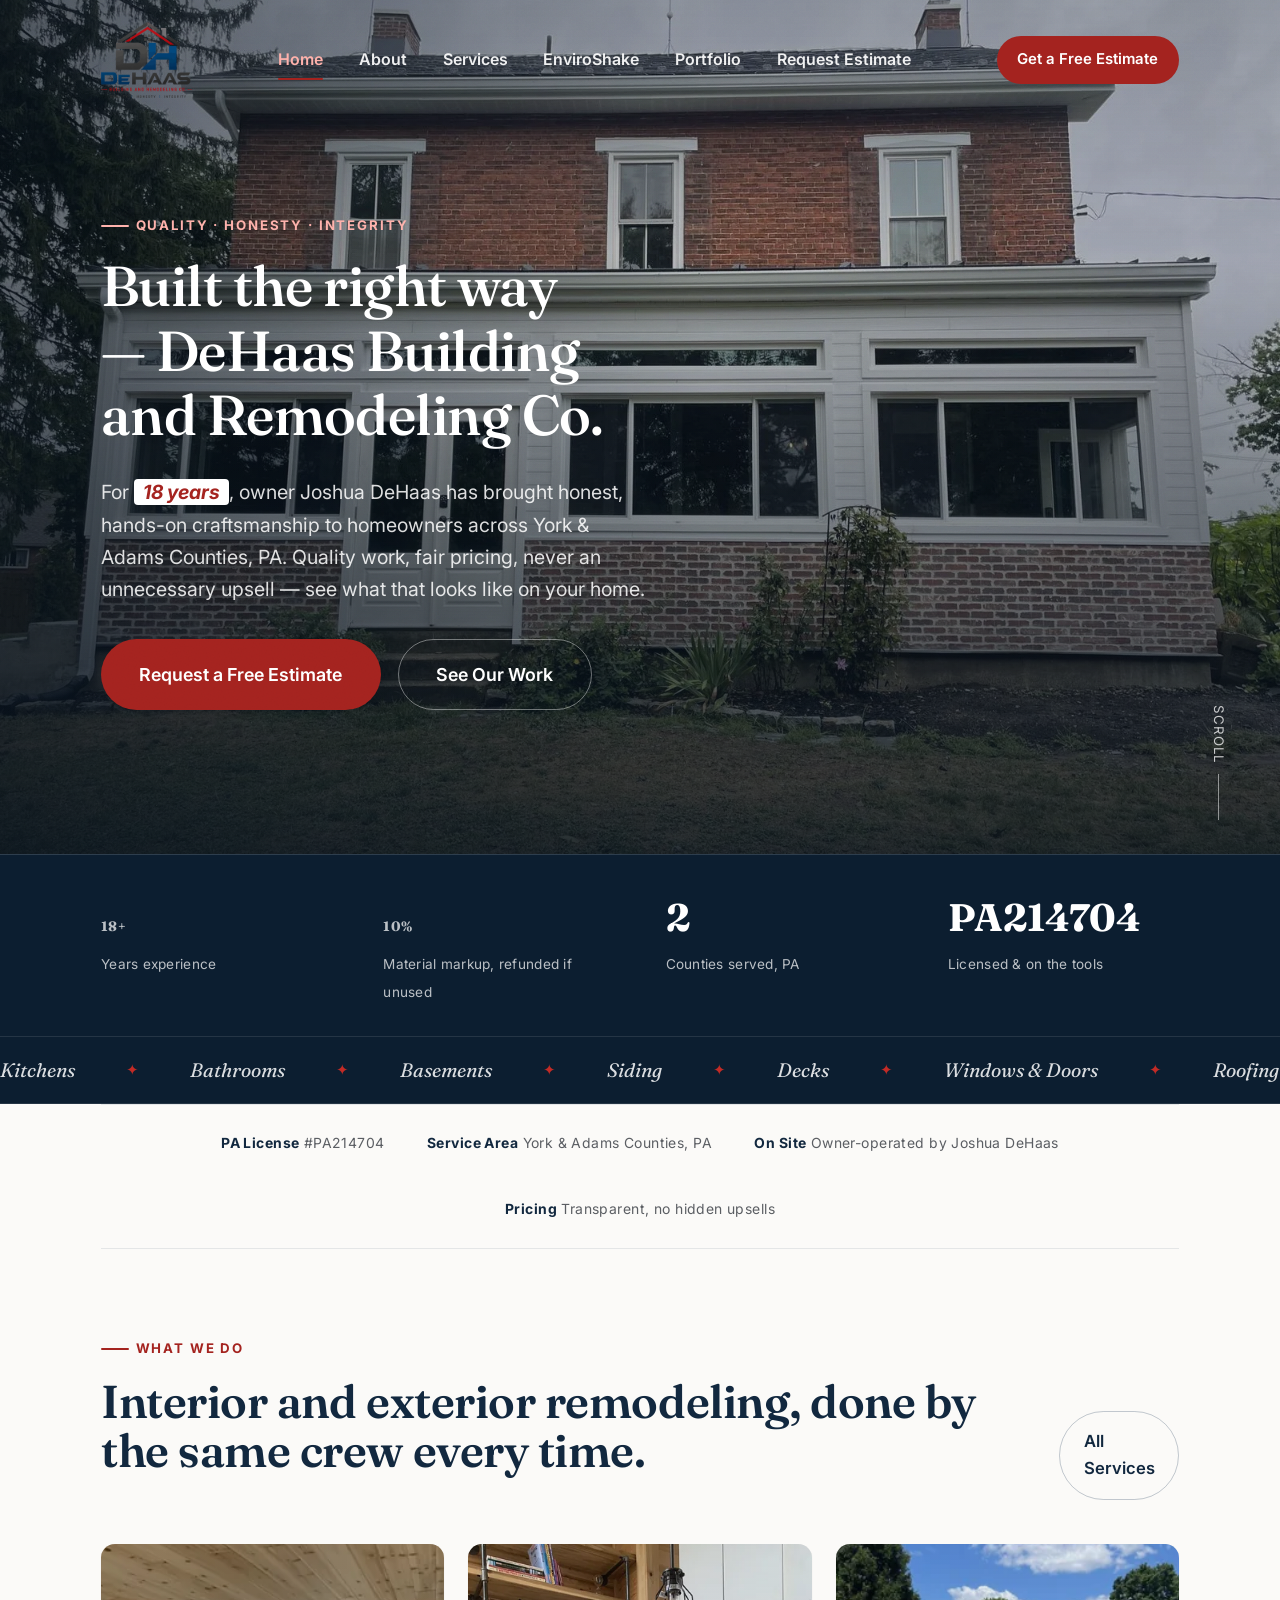
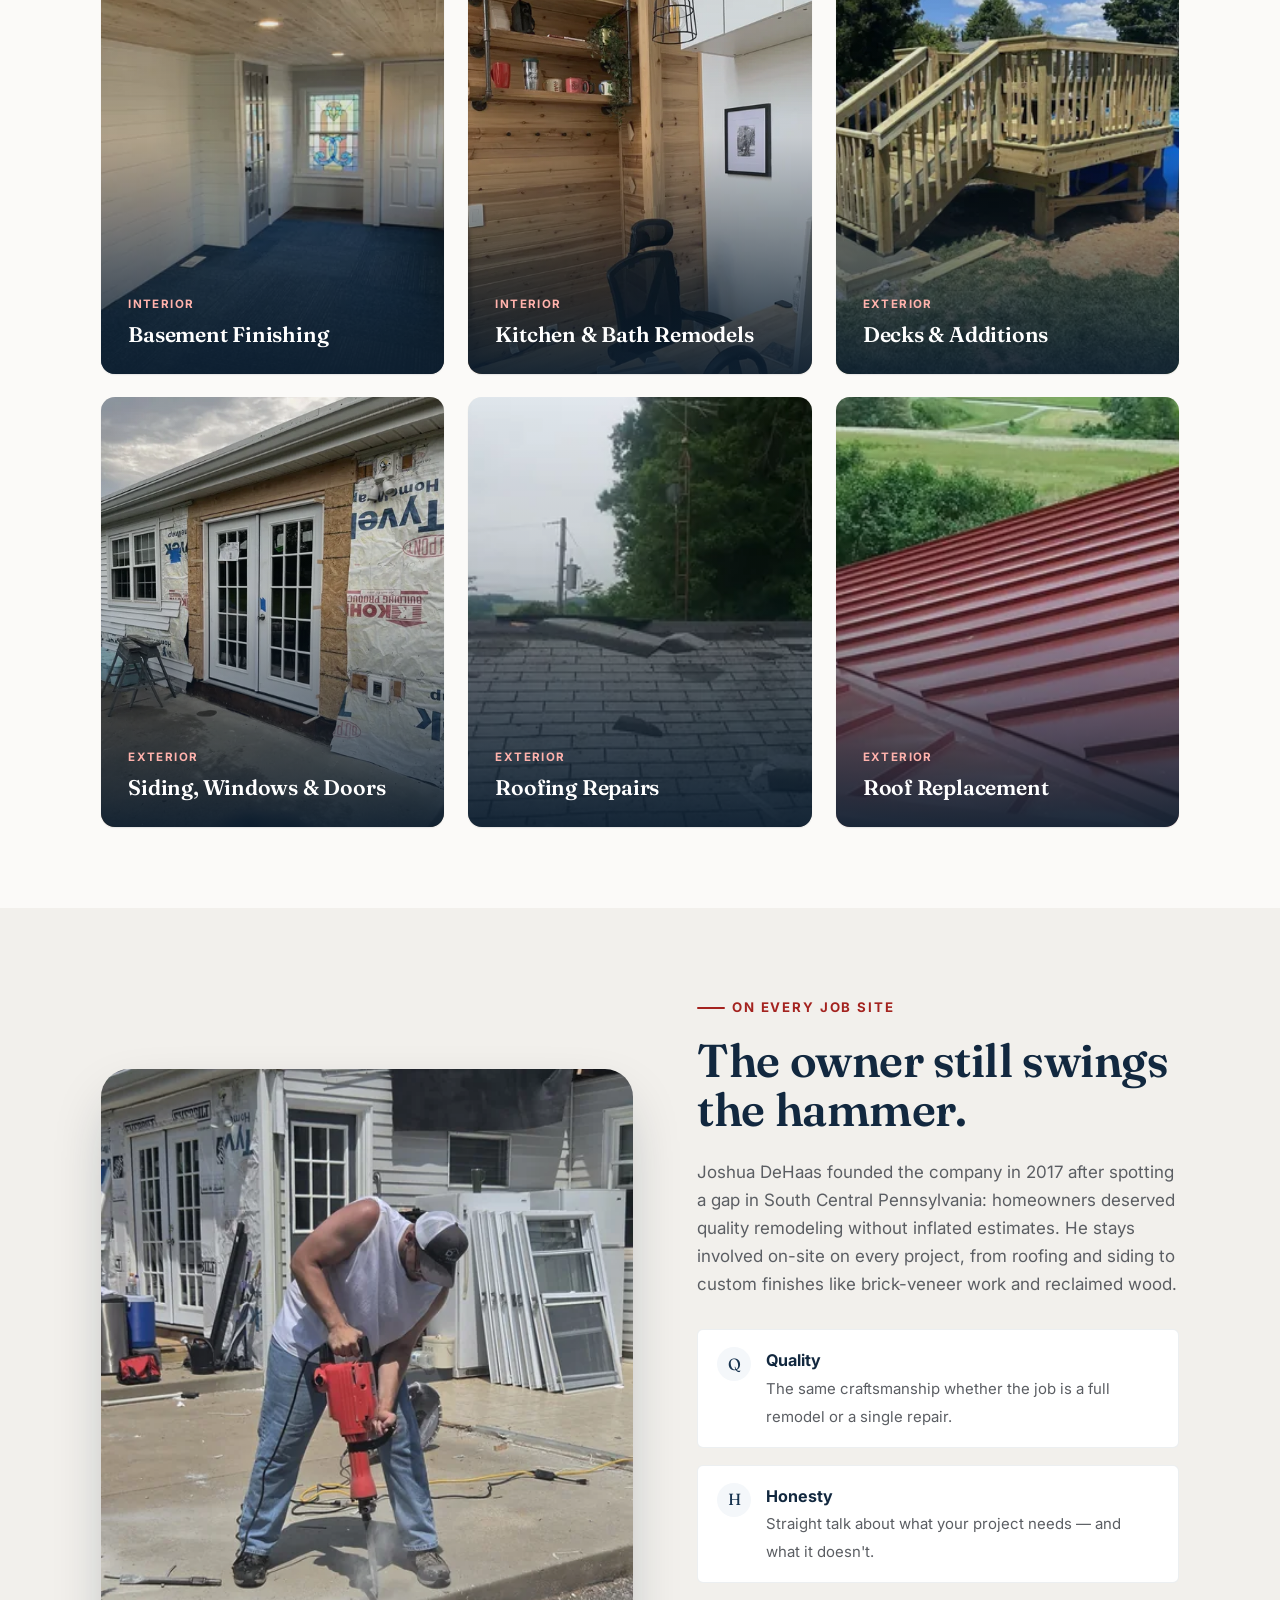
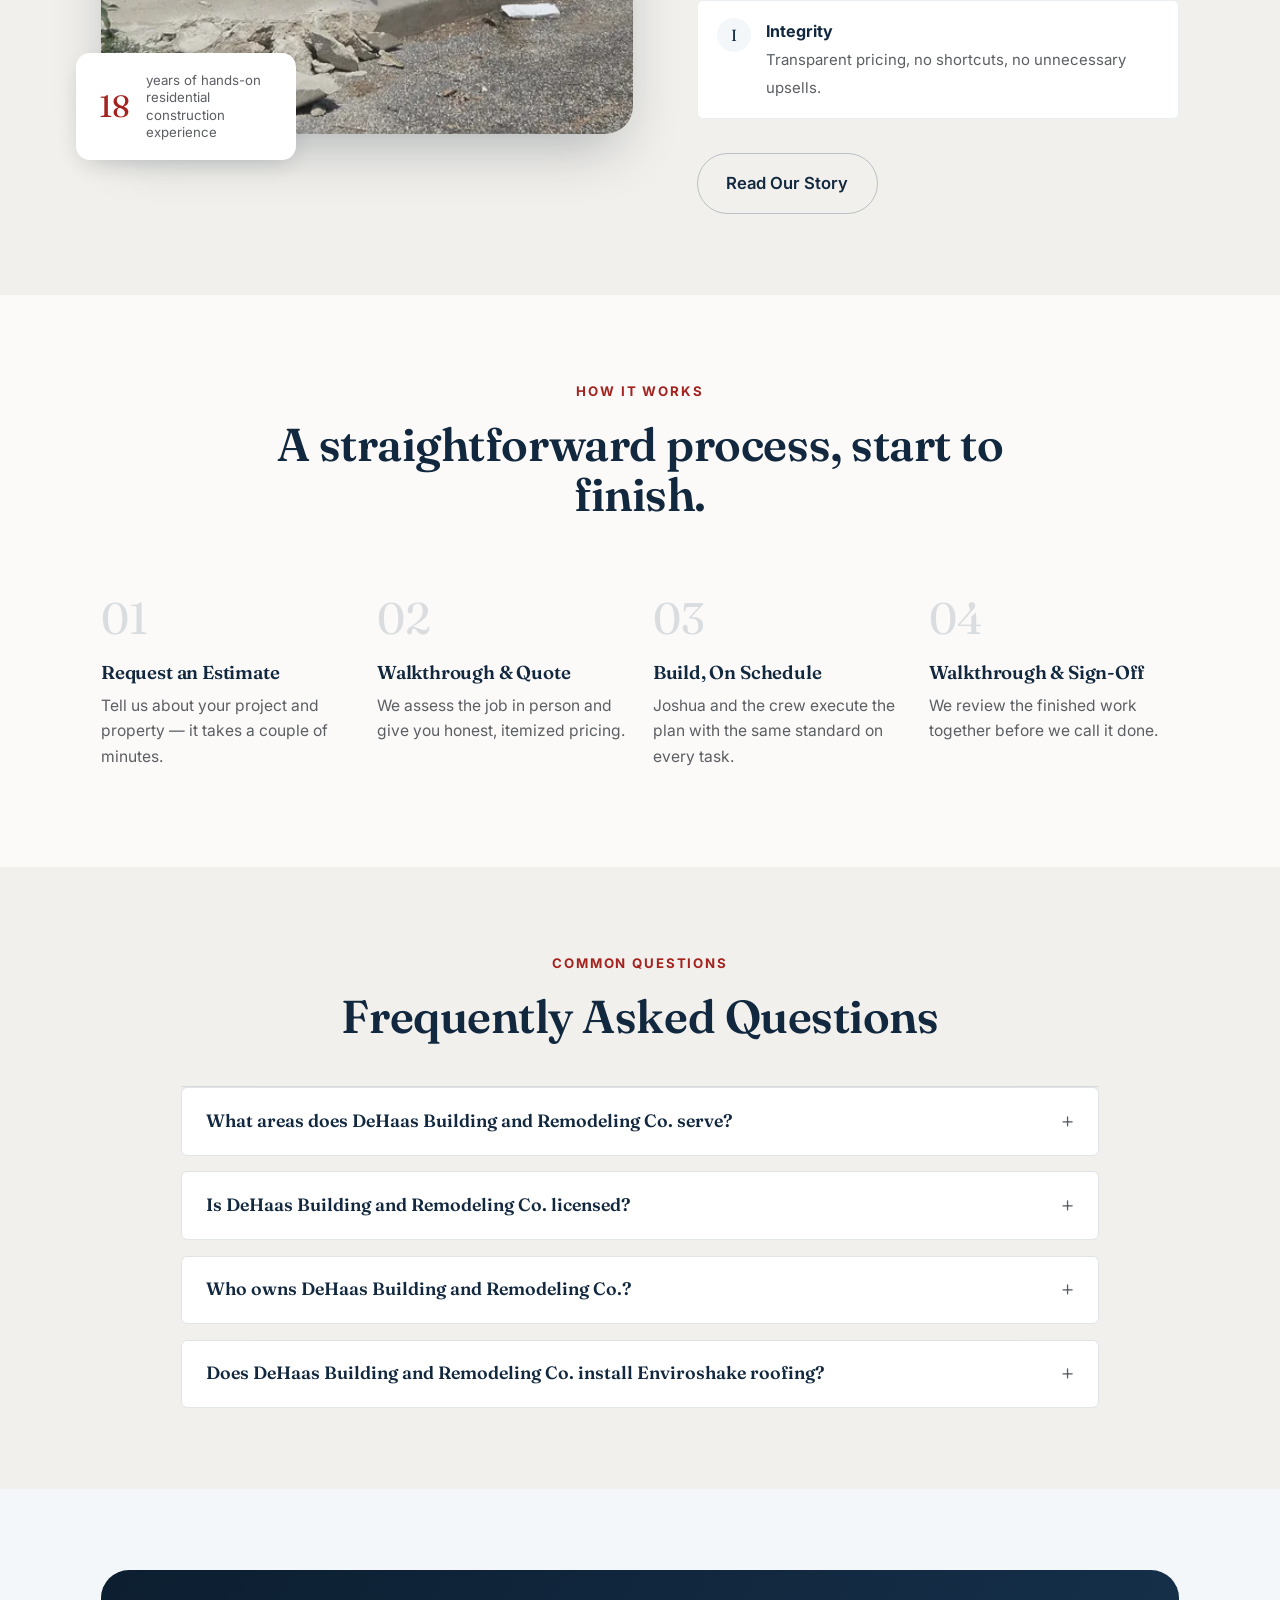
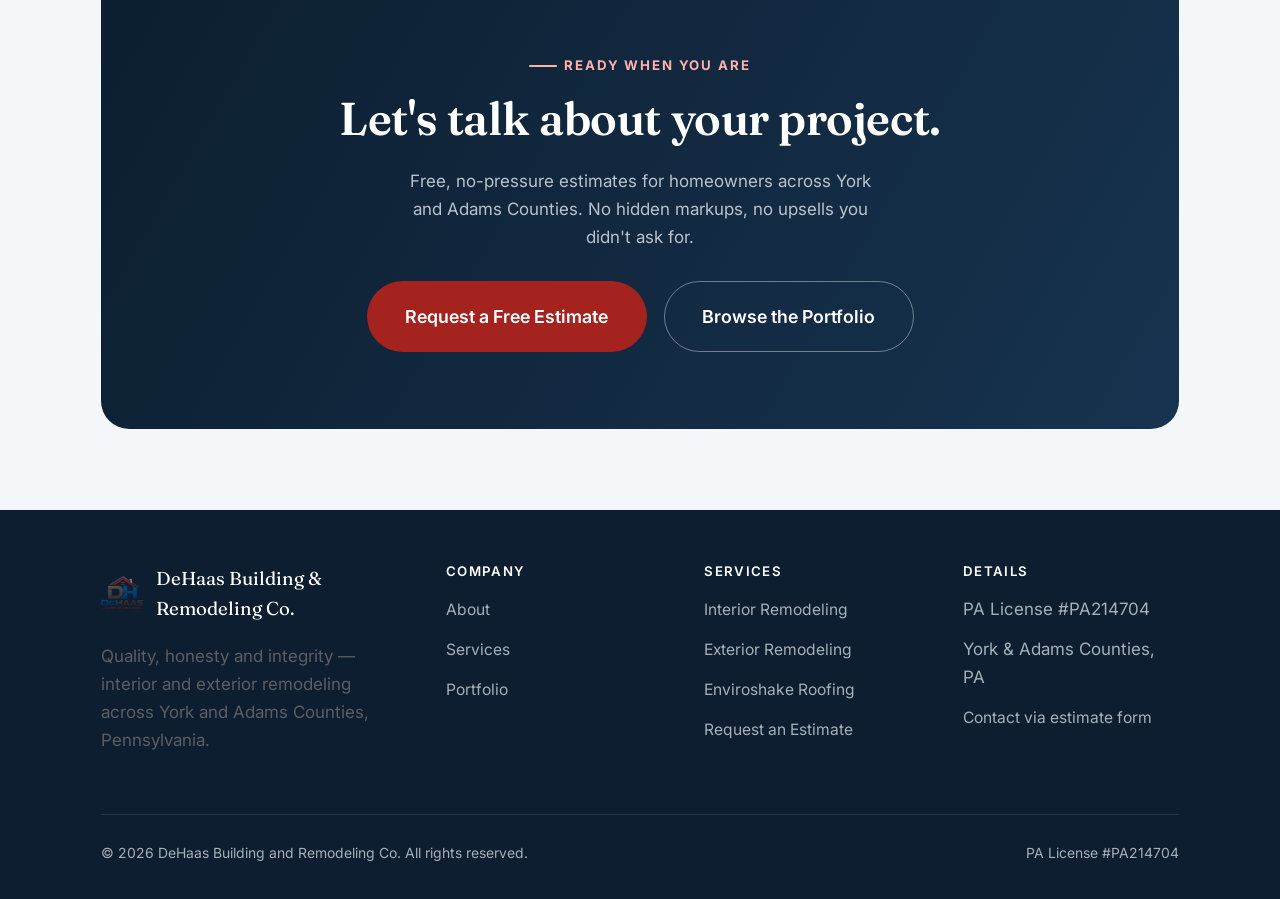
==== commit a859e09d: "Site-wide SEO/AEO pass, fix hero contrast, fix artifact download bug SEO/AEO: - Add GeneralContracto" ====
--- a/index.html
+++ b/index.html
@@ -62,11 +62,12 @@
 {
   "@context": "https://schema.org",
   "@type": "GeneralContractor",
+  "@id": "https://dehaasremodeling.com/#business",
   "name": "DeHaas Building and Remodeling Co.",
   "url": "https://dehaasremodeling.com/",
   "logo": "https://dehaasremodeling.com/assets/img/logo.png",
   "image": "https://dehaasremodeling.com/assets/img/exterior-addition-1200.jpg",
-  "description": "Family-run remodeling contractor led by owner Joshua DeHaas, serving York and Adams Counties, PA with interior and exterior remodeling, roofing, siding, decks, windows and doors.",
+  "description": "Family-run remodeling contractor led by owner Joshua DeHaas, serving York and Adams Counties, PA with interior and exterior remodeling, roofing, siding, decks, windows, doors and certified Enviroshake roofing installation.",
   "areaServed": [
     { "@type": "AdministrativeArea", "name": "York County, PA" },
     { "@type": "AdministrativeArea", "name": "Adams County, PA" }
@@ -86,6 +87,46 @@
   }
 }
 </script>
+<script type="application/ld+json">
+{
+  "@context": "https://schema.org",
+  "@type": "FAQPage",
+  "mainEntity": [
+    {
+      "@type": "Question",
+      "name": "What areas does DeHaas Building and Remodeling Co. serve?",
+      "acceptedAnswer": {
+        "@type": "Answer",
+        "text": "DeHaas Building and Remodeling Co. serves homeowners across York and Adams Counties, Pennsylvania."
+      }
+    },
+    {
+      "@type": "Question",
+      "name": "Is DeHaas Building and Remodeling Co. licensed?",
+      "acceptedAnswer": {
+        "@type": "Answer",
+        "text": "Yes. DeHaas Building and Remodeling Co. holds Pennsylvania contractor license #PA214704."
+      }
+    },
+    {
+      "@type": "Question",
+      "name": "Who owns DeHaas Building and Remodeling Co.?",
+      "acceptedAnswer": {
+        "@type": "Answer",
+        "text": "DeHaas Building and Remodeling Co. was founded in 2017 by Joshua DeHaas, who brings 18 years of hands-on residential construction experience and stays involved on-site on every project."
+      }
+    },
+    {
+      "@type": "Question",
+      "name": "Does DeHaas Building and Remodeling Co. install Enviroshake roofing?",
+      "acceptedAnswer": {
+        "@type": "Answer",
+        "text": "Yes. DeHaas Building and Remodeling Co. is a certified Enviroshake installer and one of only four certified Enviroshake partners in York, PA."
+      }
+    }
+  ]
+}
+</script>
 </head>
 <body class="is-home">
 <a class="skip-link" href="#main">Skip to content</a>
@@ -296,6 +337,33 @@
     </div>
   </section>
 
+  <section class="section-dim">
+    <div class="container">
+      <div class="section-head center" data-reveal>
+        <p class="eyebrow">Common Questions</p>
+        <h2>Frequently Asked Questions</h2>
+      </div>
+      <div class="faq-list" style="margin-inline:auto" data-reveal-group>
+        <details class="faq-item" data-reveal>
+          <summary>What areas does DeHaas Building and Remodeling Co. serve?</summary>
+          <div class="faq-answer"><p>DeHaas Building and Remodeling Co. serves homeowners across York and Adams Counties, Pennsylvania.</p></div>
+        </details>
+        <details class="faq-item" data-reveal>
+          <summary>Is DeHaas Building and Remodeling Co. licensed?</summary>
+          <div class="faq-answer"><p>Yes. DeHaas Building and Remodeling Co. holds Pennsylvania contractor license #PA214704.</p></div>
+        </details>
+        <details class="faq-item" data-reveal>
+          <summary>Who owns DeHaas Building and Remodeling Co.?</summary>
+          <div class="faq-answer"><p>DeHaas Building and Remodeling Co. was founded in 2017 by Joshua DeHaas, who brings 18 years of hands-on residential construction experience and stays involved on-site on every project.</p></div>
+        </details>
+        <details class="faq-item" data-reveal>
+          <summary>Does DeHaas Building and Remodeling Co. install Enviroshake roofing?</summary>
+          <div class="faq-answer"><p>Yes &mdash; DeHaas Building and Remodeling Co. is a certified Enviroshake installer and one of only four certified Enviroshake partners in York, PA. <a href="enviroshake.html">See the Enviroshake roofing page</a> for details.</p></div>
+        </details>
+      </div>
+    </div>
+  </section>
+
   <section class="section-navy-100">
     <div class="container">
       <div class="cta-band glow-surface" data-reveal>
--- a/assets/css/style.css
+++ b/assets/css/style.css
@@ -761,6 +761,39 @@
 .pillar-list strong { display: block; color: var(--navy-900); font-size: 0.95rem; }
 .pillar-list span { font-size: 0.88rem; color: var(--ink-soft); }
 
+/* ------------------------------------ faq ----------------------------------- */
+.faq-list { max-width: 54rem; margin-top: 2rem; display: grid; gap: 0.9rem; }
+.faq-item {
+  border: 1px solid rgba(12,30,48,0.12);
+  border-radius: var(--radius-sm);
+  background: var(--white);
+  overflow: hidden;
+}
+.faq-item summary {
+  cursor: pointer;
+  list-style: none;
+  padding: 1.1rem 1.4rem;
+  font-family: var(--font-display);
+  font-weight: 600;
+  font-size: 1.05rem;
+  color: var(--navy-900);
+  display: flex;
+  align-items: center;
+  justify-content: space-between;
+  gap: 1rem;
+}
+.faq-item summary::-webkit-details-marker { display: none; }
+.faq-item summary::after {
+  content: "+";
+  font-size: 1.4rem;
+  line-height: 1;
+  color: var(--ink-soft);
+  flex: none;
+}
+.faq-item[open] summary::after { content: "\2212"; }
+.faq-item .faq-answer { padding: 0 1.4rem 1.3rem; }
+.faq-item .faq-answer p { margin: 0; color: var(--ink-soft); line-height: 1.7; }
+
 /* ------------------------------------ cta ----------------------------------- */
 
 .cta-band {
@@ -1067,38 +1100,91 @@
   .marquee-track { animation: none; }
 }
 
+
 /* ==========================================================================
-   EnviroShake page — a dedicated, premium "old-money study" aesthetic.
+   EnviroShake page — a dedicated, dark premium aesthetic.
    Everything here is scoped under body.enviroshake-page so it never leaks
    into the rest of the site's warm/navy design system.
    ========================================================================== */
 
 body.enviroshake-page {
-  --es-green-950: #0a1c13;
-  --es-green-900: #0f2718;
-  --es-green-850: #133020;
-  --es-green-800: #17392a;
-  --es-green-700: #204a37;
-  --es-gold: #c9a24e;
-  --es-gold-bright: #e6c878;
-  --es-gold-dim: rgba(201,162,78,0.35);
-  --es-cream: #f4ecd8;
-  --es-cream-dim: #cdc2a6;
-  --es-espresso: #241a12;
+  --es-green-950: #061510;
+  --es-green-900: #0a1f17;
+  --es-green-850: #0d281d;
+  --es-green-800: #103224;
+  --es-green-700: #163f2d;
+  --es-accent: #123524;
+  --es-accent-mid: #1c5138;
+  --es-accent-bright: #3d8f66;
+  --es-accent-glow: rgba(61,143,102,0.28);
+  --es-line: rgba(61,143,102,0.22);
+  --es-cream: #eef2ee;
+  --es-cream-dim: #a9b6ad;
+  --es-espresso: #0c1a14;
   background: var(--es-green-950);
   color: var(--es-cream-dim);
 }
-body.enviroshake-page .site-footer {
-  background: var(--es-green-950);
-}
+body.enviroshake-page .site-footer { background: var(--es-green-950); }
 
 /* header floats transparent-on-photo at the top of the ES hero too */
 body.enviroshake-page .site-header:not(.is-scrolled) .brand { color: var(--es-cream); }
-body.enviroshake-page .site-header:not(.is-scrolled) .nav-links a { color: rgba(244,236,216,0.86); }
-body.enviroshake-page .site-header.is-scrolled::before { background: rgba(15,39,24,0.92); }
+body.enviroshake-page .site-header:not(.is-scrolled) .nav-links a { color: rgba(238,242,238,0.86); }
+body.enviroshake-page .site-header.is-scrolled::before { background: rgba(10,31,23,0.94); }
 body.enviroshake-page .site-header.is-scrolled .brand,
 body.enviroshake-page .site-header.is-scrolled .nav-links a { color: var(--es-cream); }
-body.enviroshake-page .site-header.is-scrolled .nav-links a[aria-current="page"] { color: var(--es-gold-bright); }
+body.enviroshake-page .site-header .nav-links a[aria-current="page"] { color: var(--es-accent-bright); }
+
+/* the header CTA + hamburger pick up the page's own dark-green identity
+   instead of the site-wide red, to match the logo swap below */
+body.enviroshake-page .nav-actions .btn-primary,
+body.enviroshake-page .mp-cta {
+  --btn-bg: var(--es-accent-mid);
+  --btn-fg: var(--es-cream);
+}
+body.enviroshake-page .nav-actions .btn-primary:hover,
+body.enviroshake-page .mp-cta:hover { --btn-bg: var(--es-accent-bright); }
+body.enviroshake-page .nav-toggle {
+  background: var(--es-accent);
+  border-color: var(--es-line);
+}
+body.enviroshake-page .nav-toggle .bar { background: var(--es-cream); }
+body.enviroshake-page .mobile-panel {
+  background: var(--es-green-950);
+}
+body.enviroshake-page .mobile-panel a { color: var(--es-cream); }
+body.enviroshake-page .mp-meta { color: var(--es-cream-dim); }
+
+/* ---------------------------------- texture: layered depth ---------------------------------- */
+body.enviroshake-page .es-section,
+body.enviroshake-page .es-hero-media::after {
+  position: relative;
+}
+.es-depth {
+  position: relative;
+  isolation: isolate;
+}
+.es-depth::before {
+  content: "";
+  position: absolute;
+  inset: 0;
+  z-index: 0;
+  pointer-events: none;
+  background:
+    radial-gradient(ellipse 60% 45% at 12% -10%, var(--es-accent-glow), transparent 60%),
+    radial-gradient(ellipse 55% 50% at 105% 110%, rgba(0,0,0,0.55), transparent 60%);
+}
+.es-depth::after {
+  content: "";
+  position: absolute;
+  inset: 0;
+  z-index: 0;
+  pointer-events: none;
+  opacity: 0.05;
+  mix-blend-mode: overlay;
+  background-image: url("data:image/svg+xml;utf8,<svg xmlns='http://www.w3.org/2000/svg' width='120' height='120'><filter id='n'><feTurbulence type='fractalNoise' baseFrequency='0.9' numOctaves='2' stitchTiles='stitch'/></filter><rect width='100%25' height='100%25' filter='url(%23n)'/></svg>");
+  background-size: 180px 180px;
+}
+.es-depth > * { position: relative; z-index: 1; }
 
 .es-hero {
   position: relative;
@@ -1121,39 +1207,61 @@
   position: absolute;
   inset: 0;
   background:
-    linear-gradient(180deg, rgba(10,28,19,0.25) 0%, rgba(10,28,19,0.35) 35%, rgba(10,28,19,0.95) 100%),
-    linear-gradient(90deg, rgba(10,28,19,0.7) 0%, rgba(10,28,19,0.15) 60%);
+    radial-gradient(ellipse 70% 60% at 15% 15%, rgba(28,81,56,0.22), transparent 55%),
+    linear-gradient(180deg, rgba(6,21,16,0.58) 0%, rgba(6,21,16,0.66) 35%, rgba(6,21,16,0.98) 100%),
+    linear-gradient(90deg, rgba(6,21,16,0.88) 0%, rgba(6,21,16,0.32) 62%);
 }
 .es-hero-inner {
   position: relative;
   z-index: 2;
   padding-block: clamp(6rem, 14vh, 9rem) clamp(3.5rem, 8vh, 5rem);
+}
+.es-hero-inner::before {
+  content: "";
+  position: absolute;
+  z-index: -1;
+  left: -6vw;
+  right: -6vw;
+  top: -3rem;
+  bottom: -2rem;
+  background: radial-gradient(ellipse 80% 90% at 18% 45%, rgba(6,21,16,0.68), rgba(6,21,16,0.3) 55%, transparent 78%);
+  pointer-events: none;
 }
 .es-badge {
   display: inline-flex;
   align-items: center;
   gap: 0.6rem;
-  border: 1px solid var(--es-gold-dim);
+  border: 1px solid rgba(18,53,36,0.1);
   border-radius: 999px;
   padding: 0.5em 1.1em;
   font-family: var(--font-body);
   font-size: 0.78rem;
-  font-weight: 600;
+  font-weight: 700;
   letter-spacing: 0.08em;
   text-transform: uppercase;
-  color: var(--es-gold-bright);
-  background: rgba(201,162,78,0.08);
+  color: var(--es-accent-mid);
+  background: var(--es-cream);
+  box-shadow: 0 10px 28px -14px rgba(0,0,0,0.55);
   margin-bottom: 1.5rem;
 }
-.es-badge .dot { width: 6px; height: 6px; border-radius: 50%; background: var(--es-gold-bright); flex: none; }
+.es-badge .dot {
+  width: 6px; height: 6px; border-radius: 50%; background: var(--es-accent-mid); flex: none;
+  animation: es-pulse 2.4s ease-in-out infinite;
+}
+@keyframes es-pulse {
+  0%, 100% { box-shadow: 0 0 0 0 rgba(28,81,56,0.5); }
+  50% { box-shadow: 0 0 0 5px rgba(28,81,56,0); }
+}
 .es-hero h1 {
   font-family: var(--font-display);
-  font-weight: 560;
+  font-weight: 600;
   font-size: clamp(2.3rem, 5vw, 4rem);
-  line-height: 1.1;
+  line-height: 1.12;
+  letter-spacing: -0.01em;
   color: var(--es-cream);
   max-width: 20ch;
   text-wrap: balance;
+  text-shadow: 0 4px 32px rgba(6,21,16,0.7), 0 1px 4px rgba(6,21,16,0.6);
 }
 .es-eyebrow {
   display: inline-flex;
@@ -1164,21 +1272,24 @@
   font-weight: 700;
   letter-spacing: 0.22em;
   text-transform: uppercase;
-  color: var(--es-gold-bright);
+  color: var(--es-accent-bright);
   margin-bottom: 1rem;
 }
-.es-eyebrow::before { content: ""; width: 32px; height: 1px; background: var(--es-gold); }
+.es-eyebrow::before { content: ""; width: 32px; height: 1px; background: var(--es-accent-mid); }
 .es-hero-lede {
   font-size: 1.15rem;
+  font-weight: 450;
   line-height: 1.7;
-  color: rgba(244,236,216,0.82);
+  color: rgba(238,242,238,0.94);
   max-width: 52ch;
   margin-top: 1.25rem;
+  text-shadow: 0 2px 20px rgba(6,21,16,0.65);
 }
 .es-hero-actions { display: flex; flex-wrap: wrap; gap: 1rem; margin-top: 2.25rem; }
 
-/* buttons: a restrained gold/outline pair, distinct from the rest of the site */
+/* buttons: dark-green, restrained, matching the logo/header CTA */
 .es-btn {
+  position: relative;
   display: inline-flex;
   align-items: center;
   justify-content: center;
@@ -1191,20 +1302,32 @@
   letter-spacing: 0.02em;
   text-decoration: none;
   cursor: pointer;
+  overflow: hidden;
+  isolation: isolate;
   transition: transform 220ms var(--ease-out), box-shadow 220ms var(--ease-out), background 220ms var(--ease-out), border-color 220ms var(--ease-out);
   border: 1px solid transparent;
 }
+.es-btn::after {
+  content: "";
+  position: absolute;
+  inset: 0;
+  z-index: -1;
+  background: linear-gradient(120deg, transparent, rgba(255,255,255,0.16), transparent);
+  transform: translateX(-120%);
+  transition: transform 620ms var(--ease-out);
+}
+.es-btn:hover::after { transform: translateX(120%); }
 .es-btn-primary {
-  background: linear-gradient(180deg, var(--es-gold-bright), var(--es-gold));
-  color: var(--es-green-950);
-  box-shadow: 0 10px 30px -12px rgba(201,162,78,0.55);
-}
-.es-btn-primary:hover { transform: translateY(-2px); box-shadow: 0 16px 36px -14px rgba(201,162,78,0.7); }
+  background: linear-gradient(180deg, var(--es-accent-mid), var(--es-accent));
+  color: var(--es-cream);
+  box-shadow: 0 10px 30px -12px rgba(18,53,36,0.7);
+}
+.es-btn-primary:hover { transform: translateY(-2px); box-shadow: 0 16px 36px -14px rgba(61,143,102,0.45); background: linear-gradient(180deg, var(--es-accent-bright), var(--es-accent-mid)); }
 .es-btn-outline {
-  border-color: rgba(244,236,216,0.35);
+  border-color: rgba(238,242,238,0.3);
   color: var(--es-cream);
 }
-.es-btn-outline:hover { border-color: var(--es-gold-bright); color: var(--es-gold-bright); background: rgba(201,162,78,0.08); }
+.es-btn-outline:hover { border-color: var(--es-accent-bright); color: var(--es-accent-bright); background: rgba(61,143,102,0.08); transform: translateY(-2px); }
 
 .es-scroll-cue {
   position: absolute;
@@ -1212,13 +1335,41 @@
   bottom: 2rem;
   z-index: 2;
   display: flex; flex-direction: column; align-items: center; gap: 0.6rem;
-  color: rgba(244,236,216,0.6);
+  color: rgba(238,242,238,0.55);
   font-size: 0.7rem;
   letter-spacing: 0.2em;
   text-transform: uppercase;
   writing-mode: vertical-rl;
 }
-.es-scroll-cue .line { width: 1px; height: 46px; background: rgba(201,162,78,0.5); }
+.es-scroll-cue .line { width: 1px; height: 46px; background: rgba(61,143,102,0.5); }
+
+/* stat strip: quick, scannable facts right under the hero */
+.es-stats-bar {
+  background: var(--es-espresso);
+  border-top: 1px solid var(--es-line);
+  border-bottom: 1px solid var(--es-line);
+}
+.es-stats {
+  display: grid;
+  grid-template-columns: repeat(4, 1fr);
+  gap: 1.5rem;
+  padding-block: 2.25rem;
+}
+.es-stat { text-align: center; }
+.es-stat b {
+  display: block;
+  font-family: var(--font-display);
+  font-size: clamp(1.6rem, 3vw, 2.1rem);
+  color: var(--es-accent-bright);
+  font-weight: 560;
+}
+.es-stat span {
+  display: block;
+  font-size: 0.8rem;
+  color: var(--es-cream-dim);
+  margin-top: 0.35rem;
+  letter-spacing: 0.02em;
+}
 
 /* section rhythm */
 .es-section { padding-block: clamp(4rem, 9vh, 6.5rem); }
@@ -1226,7 +1377,7 @@
 .es-section-espresso { background: var(--es-espresso); }
 .es-divider {
   width: 64px; height: 2px;
-  background: linear-gradient(90deg, var(--es-gold), transparent);
+  background: linear-gradient(90deg, var(--es-accent-mid), transparent);
   margin-bottom: 1.5rem;
 }
 .es-section h2 {
@@ -1251,16 +1402,22 @@
   position: relative;
   border-radius: 6px;
   overflow: hidden;
-  border: 1px solid var(--es-gold-dim);
-  box-shadow: 0 30px 70px -30px rgba(0,0,0,0.6);
+  border: 1px solid var(--es-line);
+  box-shadow: 0 30px 70px -30px rgba(0,0,0,0.7);
   background: var(--es-espresso);
-}
-.es-frame picture, .es-frame img { display: block; width: 100%; height: 100%; object-fit: cover; }
+  transition: box-shadow 320ms var(--ease-out), border-color 320ms var(--ease-out);
+}
+.es-frame:hover { border-color: var(--es-accent-bright); box-shadow: 0 34px 80px -28px rgba(61,143,102,0.35); }
+.es-frame picture, .es-frame img {
+  display: block; width: 100%; height: 100%; object-fit: cover;
+  transition: transform 900ms var(--ease-out);
+}
+.es-frame:hover img { transform: scale(1.045); }
 .es-frame-cap {
   position: absolute;
   left: 0; right: 0; bottom: 0;
   padding: 1rem 1.25rem;
-  background: linear-gradient(0deg, rgba(10,20,14,0.85), transparent);
+  background: linear-gradient(0deg, rgba(6,15,11,0.9), transparent);
   color: var(--es-cream);
   font-size: 0.85rem;
   letter-spacing: 0.03em;
@@ -1281,9 +1438,11 @@
   padding: 2.75rem 3.5rem;
   background: var(--es-cream);
   border-radius: 8px;
-  border: 1px solid var(--es-gold-dim);
+  border: 1px solid var(--es-line);
   box-shadow: 0 24px 60px -24px rgba(0,0,0,0.6);
-}
+  transition: transform 320ms var(--ease-out), box-shadow 320ms var(--ease-out);
+}
+.es-logo-plaque:hover { transform: translateY(-3px); box-shadow: 0 30px 70px -24px rgba(61,143,102,0.3); }
 .es-logo-plaque img { display: block; height: 52px; width: auto; }
 .es-logo-caption {
   font-size: 0.78rem;
@@ -1296,57 +1455,150 @@
 
 .es-benefits-grid {
   display: grid;
-  grid-template-columns: repeat(3, 1fr);
+  grid-template-columns: repeat(2, 1fr);
   gap: 1.25rem;
   margin-top: 2.5rem;
 }
 .es-benefit-card {
   position: relative;
   padding: 1.75rem 1.5rem;
-  border: 1px solid var(--es-gold-dim);
+  border: 1px solid var(--es-line);
   border-radius: 6px;
   background: linear-gradient(160deg, var(--es-green-850), var(--es-green-900));
+  transition: transform 260ms var(--ease-out), border-color 260ms var(--ease-out), box-shadow 260ms var(--ease-out);
+}
+.es-benefit-card:hover {
+  transform: translateY(-4px);
+  border-color: var(--es-accent-bright);
+  box-shadow: 0 20px 40px -22px rgba(61,143,102,0.4);
 }
 .es-benefit-card .es-num {
   display: inline-flex;
   align-items: center; justify-content: center;
   width: 34px; height: 34px;
-  border: 1px solid var(--es-gold);
+  border: 1px solid var(--es-accent-mid);
   border-radius: 50%;
-  color: var(--es-gold-bright);
+  color: var(--es-accent-bright);
   font-family: var(--font-display);
   font-size: 0.95rem;
   margin-bottom: 1rem;
-}
+  transition: background 260ms var(--ease-out), color 260ms var(--ease-out);
+}
+.es-benefit-card:hover .es-num { background: var(--es-accent-mid); color: var(--es-cream); }
 .es-benefit-card h3 {
   font-family: var(--font-body);
   color: var(--es-cream);
   font-size: 1.02rem;
   font-weight: 650;
   line-height: 1.4;
+  margin: 0 0 0.6rem;
+}
+.es-benefit-card p {
+  font-size: 0.9rem;
+  line-height: 1.65;
+  color: var(--es-cream-dim);
   margin: 0;
 }
 
+/* profile cards: the three real Enviroshake product lines */
+.es-profiles-grid {
+  display: grid;
+  grid-template-columns: repeat(3, 1fr);
+  gap: 1.25rem;
+  margin-top: 2.5rem;
+}
+.es-profile-card {
+  padding: 1.75rem;
+  border: 1px solid var(--es-line);
+  border-radius: 8px;
+  background: linear-gradient(165deg, var(--es-green-850), var(--es-espresso));
+  transition: transform 260ms var(--ease-out), border-color 260ms var(--ease-out), box-shadow 260ms var(--ease-out);
+}
+.es-profile-card:hover {
+  transform: translateY(-4px);
+  border-color: var(--es-accent-bright);
+  box-shadow: 0 22px 46px -22px rgba(61,143,102,0.4);
+}
+.es-profile-card h3 {
+  font-family: var(--font-display);
+  font-weight: 560;
+  color: var(--es-accent-bright);
+  font-size: 1.3rem;
+  margin: 0 0 0.6rem;
+}
+.es-profile-card p { font-size: 0.92rem; margin: 0; }
+
+/* installation & warranty strip */
+.es-info-strip {
+  display: flex;
+  align-items: center;
+  gap: 1.5rem;
+  flex-wrap: wrap;
+  padding: 1.75rem 2rem;
+  border: 1px solid var(--es-line);
+  border-radius: 8px;
+  background: var(--es-green-900);
+  margin-top: 3rem;
+}
+.es-info-strip .es-info-icon {
+  flex: none;
+  width: 46px; height: 46px;
+  border-radius: 50%;
+  border: 1px solid var(--es-accent-mid);
+  display: flex; align-items: center; justify-content: center;
+  color: var(--es-accent-bright);
+  font-family: var(--font-display);
+  font-size: 1.1rem;
+}
+.es-info-strip p { margin: 0; font-size: 0.94rem; }
+.es-info-strip strong { color: var(--es-cream); }
+
+/* faq: dark-theme override */
+body.enviroshake-page .faq-item {
+  border-color: var(--es-line);
+  background: linear-gradient(160deg, var(--es-green-850), var(--es-green-900));
+}
+body.enviroshake-page .faq-item summary { color: var(--es-cream); }
+body.enviroshake-page .faq-item summary::after { color: var(--es-accent-bright); }
+body.enviroshake-page .faq-item .faq-answer p { color: var(--es-cream-dim); }
+
 .es-cta-band {
-  border: 1px solid var(--es-gold-dim);
+  border: 1px solid var(--es-line);
   border-radius: 10px;
   padding: clamp(2.5rem, 6vw, 4rem);
   background: linear-gradient(155deg, var(--es-green-850) 0%, var(--es-green-950) 100%);
   text-align: center;
-}
+  position: relative;
+  overflow: hidden;
+}
+.es-cta-band::before {
+  content: "";
+  position: absolute;
+  inset: 0;
+  background: radial-gradient(ellipse 60% 70% at 50% -10%, var(--es-accent-glow), transparent 60%);
+  pointer-events: none;
+}
+.es-cta-band > * { position: relative; }
 .es-cta-band h2 { margin-inline: auto; }
 .es-cta-band p { margin-inline: auto; }
 .es-cta-actions { display: flex; justify-content: center; flex-wrap: wrap; gap: 1rem; margin-top: 2rem; }
 .es-license { margin-top: 1.5rem; font-size: 0.85rem; color: var(--es-cream-dim); letter-spacing: 0.03em; }
 
-body.enviroshake-page .img-frame { background-color: var(--es-espresso, #241a12); }
+body.enviroshake-page .img-frame { background-color: var(--es-espresso, #0c1a14); }
 
 @media (max-width: 900px) {
   .es-split { grid-template-columns: 1fr; }
   .es-split.reverse .es-split-media { order: 0; }
   .es-benefits-grid { grid-template-columns: 1fr 1fr; }
+  .es-profiles-grid { grid-template-columns: 1fr; }
+  .es-stats { grid-template-columns: repeat(2, 1fr); }
 }
 @media (max-width: 560px) {
   .es-benefits-grid { grid-template-columns: 1fr; }
   .es-hero-actions .es-btn { flex: 1 1 auto; }
-}
+  .es-info-strip { flex-direction: column; text-align: center; }
+}
+@media (prefers-reduced-motion: reduce) {
+  .es-badge .dot { animation: none; }
+  .es-frame:hover img { transform: none; }
+}
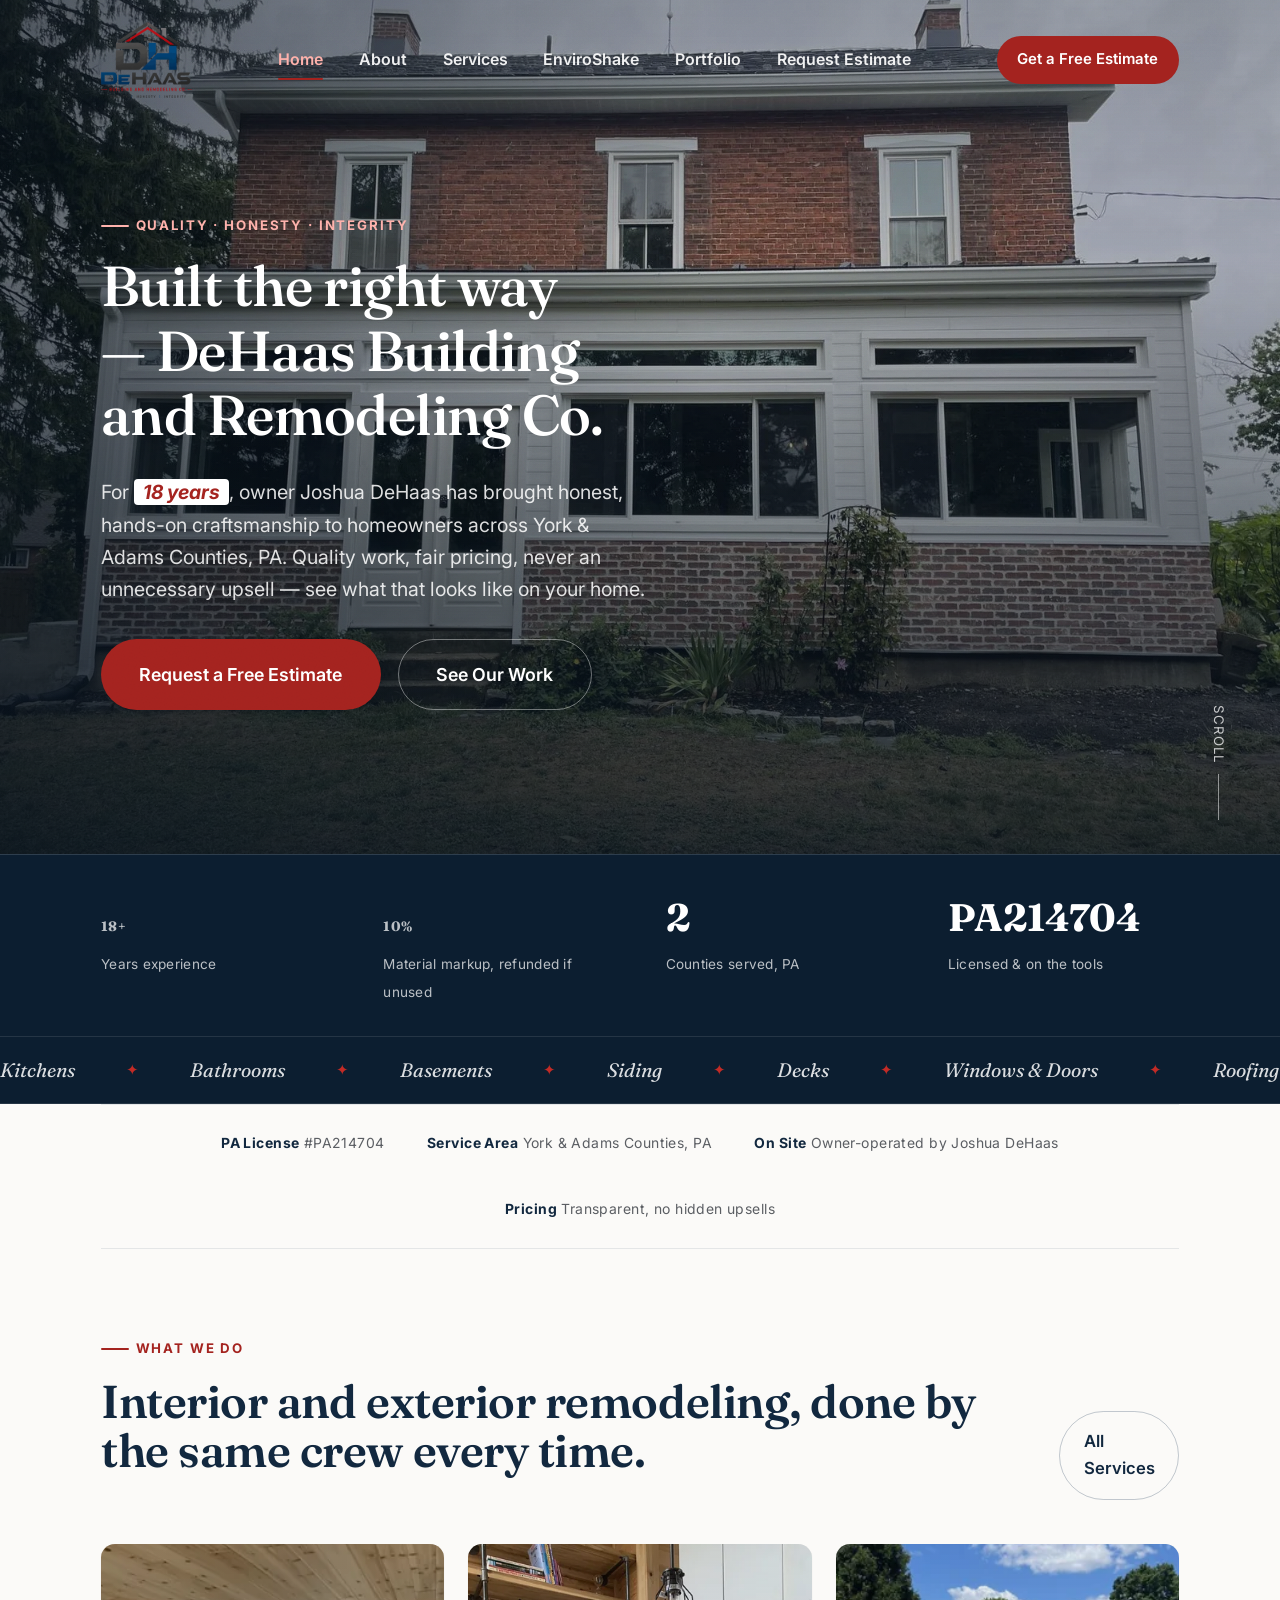
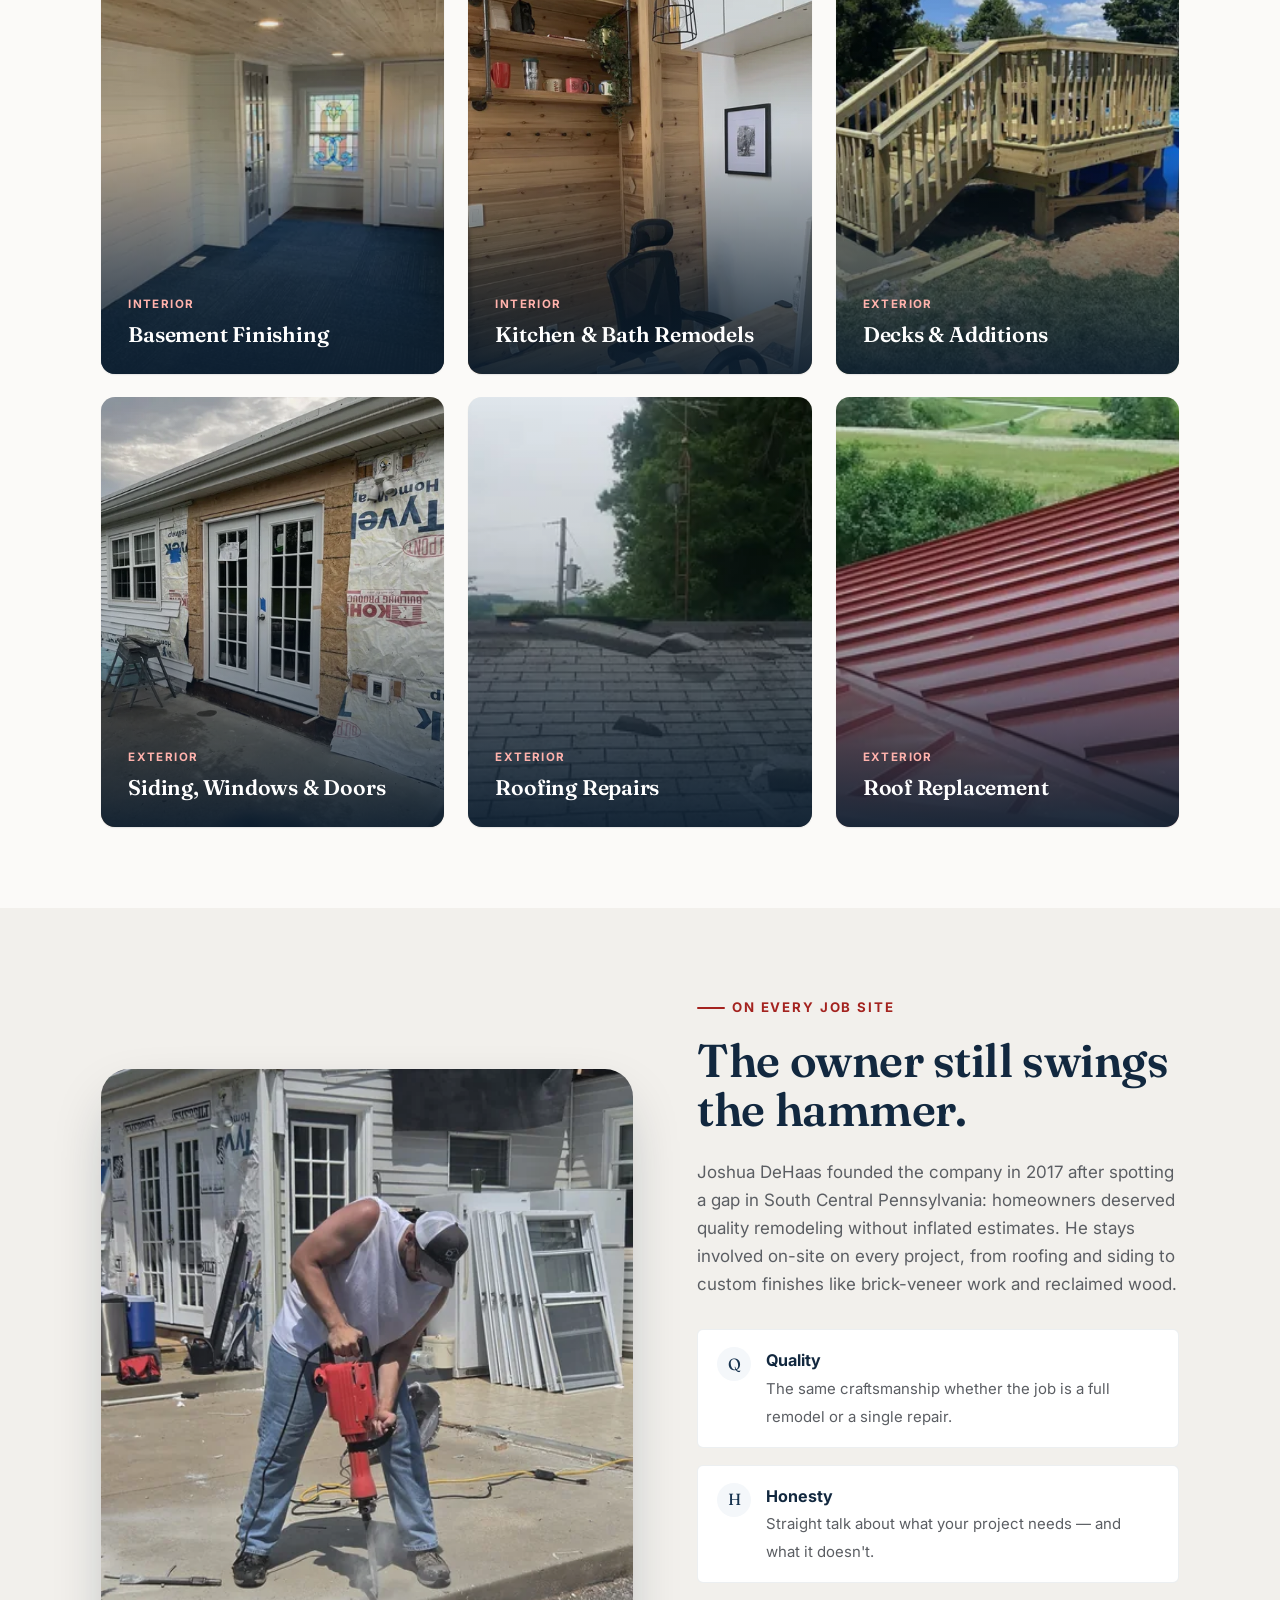
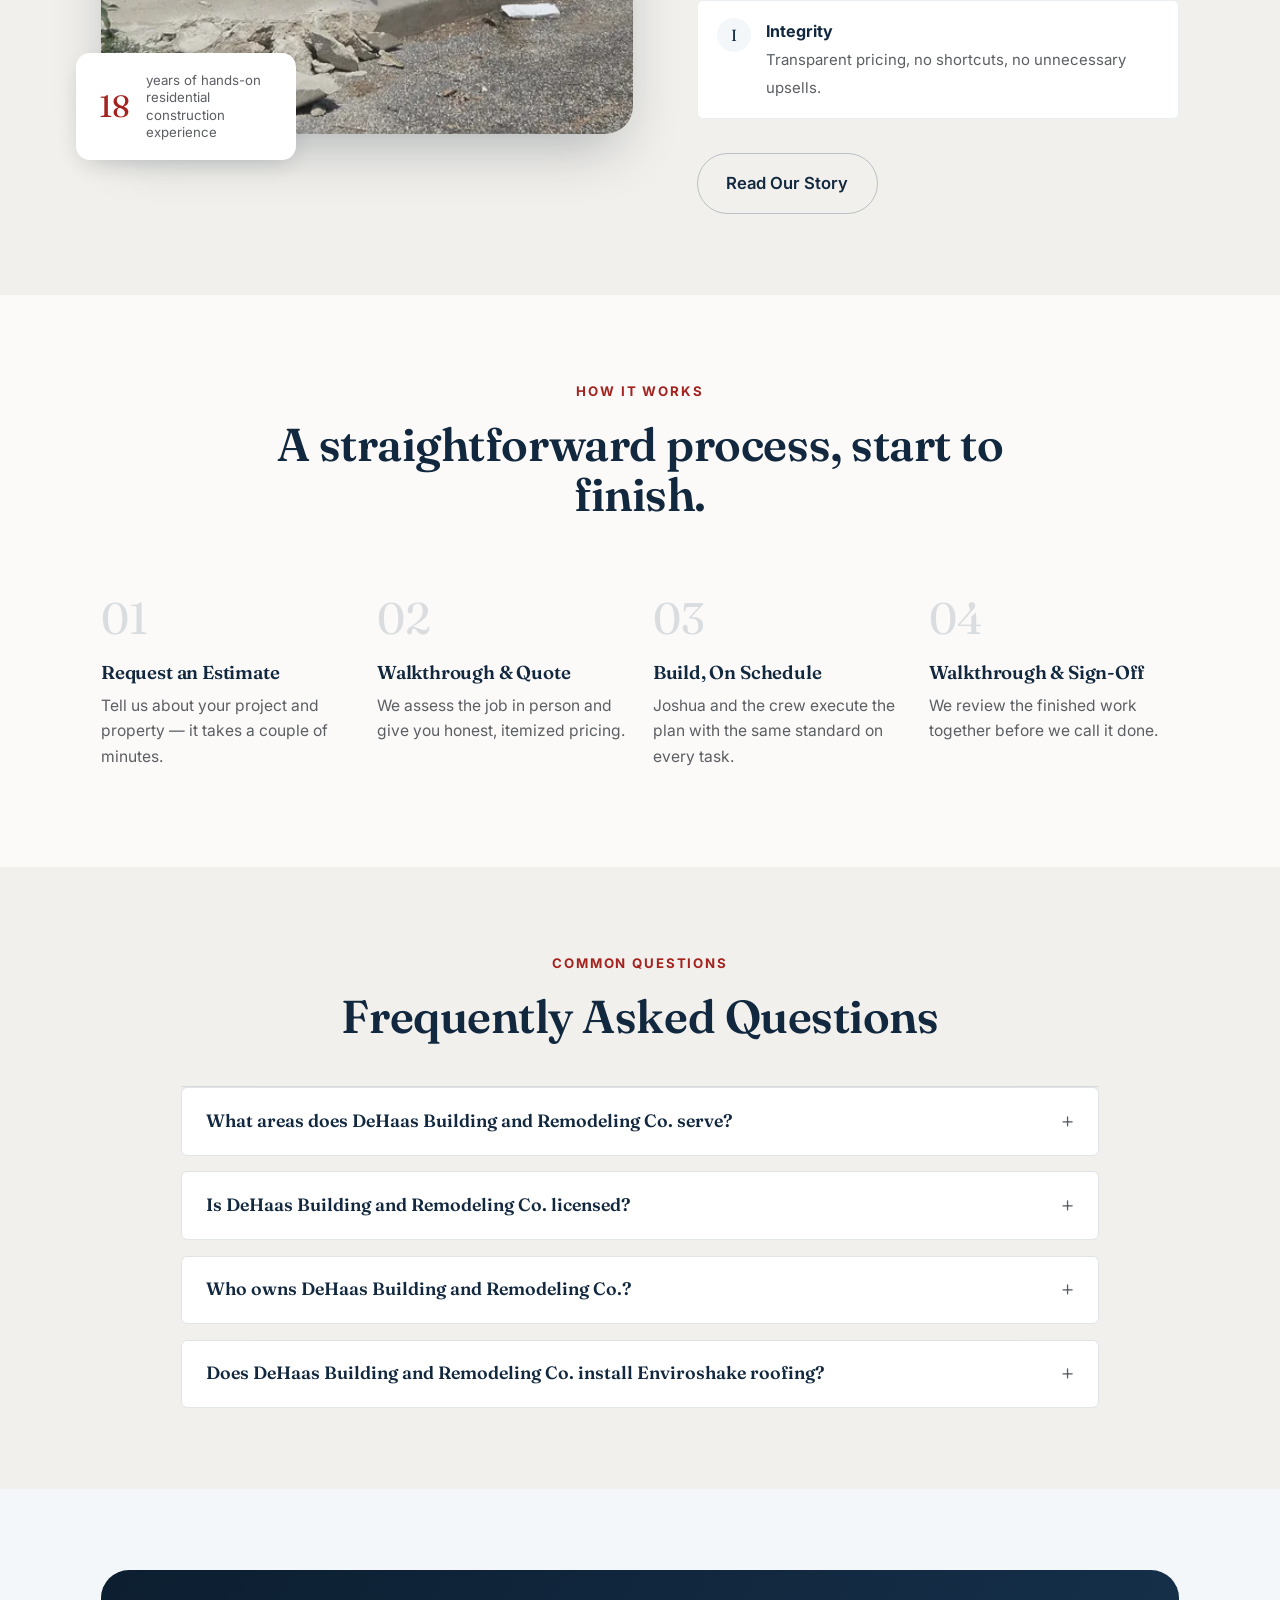
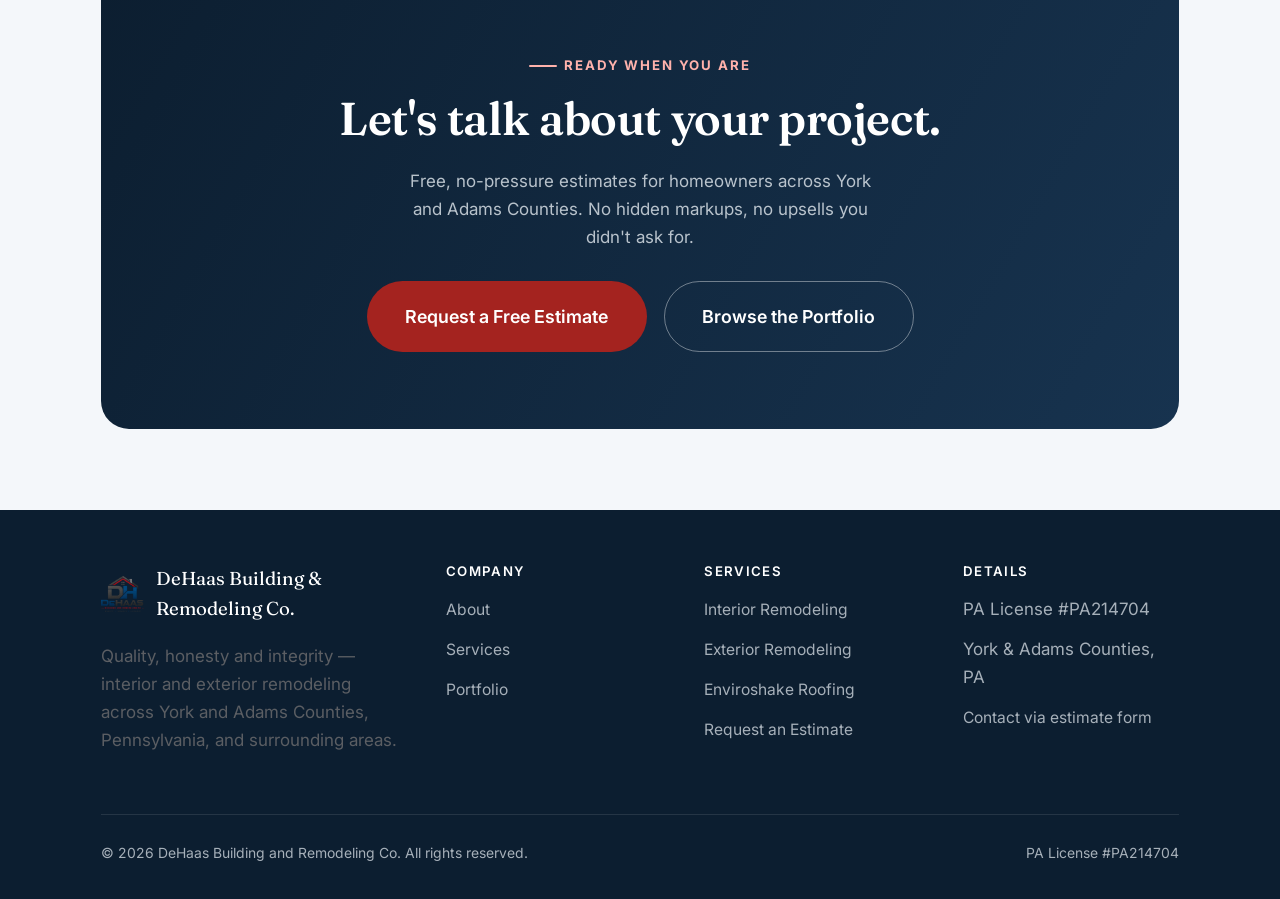
==== commit 28bb0a1a: "Add nearby-Maryland service area to SEO/AEO copy and schema Confirmed with the business owner that D" ====
--- a/index.html
+++ b/index.html
@@ -41,7 +41,7 @@
 </script>
 <meta name="viewport" content="width=device-width, initial-scale=1" />
 <title>DeHaas Building and Remodeling Co. | York &amp; Adams County, PA</title>
-<meta name="description" content="Quality, honesty and integrity on every job. DeHaas Building and Remodeling Co. handles kitchen, bath, basement and whole-home remodeling plus siding, decks, roofing, windows and doors across York and Adams Counties, PA. PA License #PA214704." />
+<meta name="description" content="Quality, honesty and integrity on every job. DeHaas Building and Remodeling Co. handles kitchen, bath, basement and whole-home remodeling plus siding, decks, roofing, windows and doors across York and Adams Counties, PA and surrounding areas, including nearby Maryland. PA License #PA214704." />
 <link rel="canonical" href="https://dehaasremodeling.com/" />
 <meta property="og:type" content="website" />
 <meta property="og:site_name" content="DeHaas Building and Remodeling Co." />
@@ -67,10 +67,11 @@
   "url": "https://dehaasremodeling.com/",
   "logo": "https://dehaasremodeling.com/assets/img/logo.png",
   "image": "https://dehaasremodeling.com/assets/img/exterior-addition-1200.jpg",
-  "description": "Family-run remodeling contractor led by owner Joshua DeHaas, serving York and Adams Counties, PA with interior and exterior remodeling, roofing, siding, decks, windows, doors and certified Enviroshake roofing installation.",
+  "description": "Family-run remodeling contractor led by owner Joshua DeHaas, serving York and Adams Counties, PA and surrounding areas, including nearby Maryland, with interior and exterior remodeling, roofing, siding, decks, windows, doors and certified Enviroshake roofing installation.",
   "areaServed": [
     { "@type": "AdministrativeArea", "name": "York County, PA" },
-    { "@type": "AdministrativeArea", "name": "Adams County, PA" }
+    { "@type": "AdministrativeArea", "name": "Adams County, PA" },
+    { "@type": "AdministrativeArea", "name": "Surrounding areas of South Central Pennsylvania and nearby Maryland" }
   ],
   "address": {
     "@type": "PostalAddress",
@@ -97,7 +98,7 @@
       "name": "What areas does DeHaas Building and Remodeling Co. serve?",
       "acceptedAnswer": {
         "@type": "Answer",
-        "text": "DeHaas Building and Remodeling Co. serves homeowners across York and Adams Counties, Pennsylvania."
+        "text": "DeHaas Building and Remodeling Co. serves homeowners across York and Adams Counties, Pennsylvania, and surrounding areas, including nearby Maryland."
       }
     },
     {
@@ -346,7 +347,7 @@
       <div class="faq-list" style="margin-inline:auto" data-reveal-group>
         <details class="faq-item" data-reveal>
           <summary>What areas does DeHaas Building and Remodeling Co. serve?</summary>
-          <div class="faq-answer"><p>DeHaas Building and Remodeling Co. serves homeowners across York and Adams Counties, Pennsylvania.</p></div>
+          <div class="faq-answer"><p>DeHaas Building and Remodeling Co. serves homeowners across York and Adams Counties, Pennsylvania, and surrounding areas, including nearby Maryland.</p></div>
         </details>
         <details class="faq-item" data-reveal>
           <summary>Is DeHaas Building and Remodeling Co. licensed?</summary>
@@ -388,7 +389,7 @@
           <img src="assets/img/logo.png" alt="" />
           <span>DeHaas Building &amp; Remodeling Co.</span>
         </div>
-        <p style="max-width:32ch">Quality, honesty and integrity &mdash; interior and exterior remodeling across York and Adams Counties, Pennsylvania.</p>
+        <p style="max-width:32ch">Quality, honesty and integrity &mdash; interior and exterior remodeling across York and Adams Counties, Pennsylvania, and surrounding areas.</p>
       </div>
       <div class="footer-col">
         <h4>Company</h4>
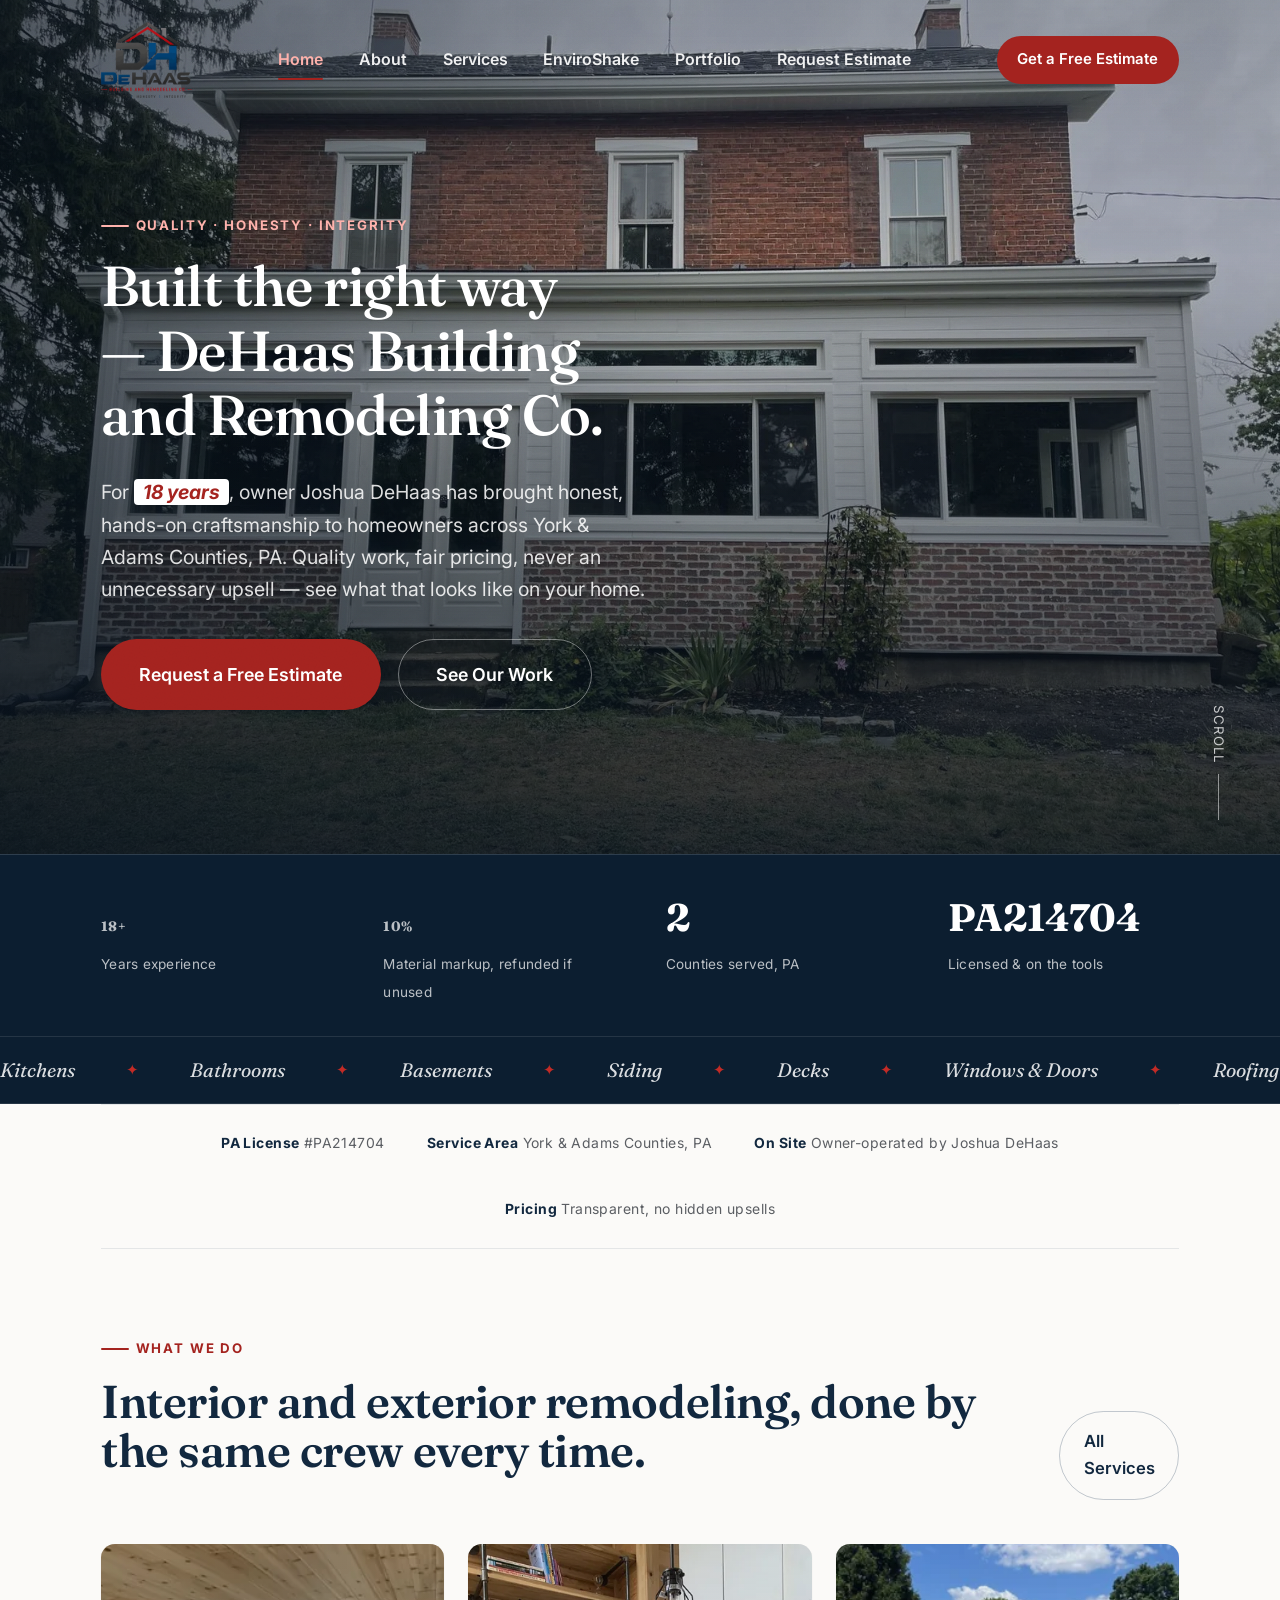
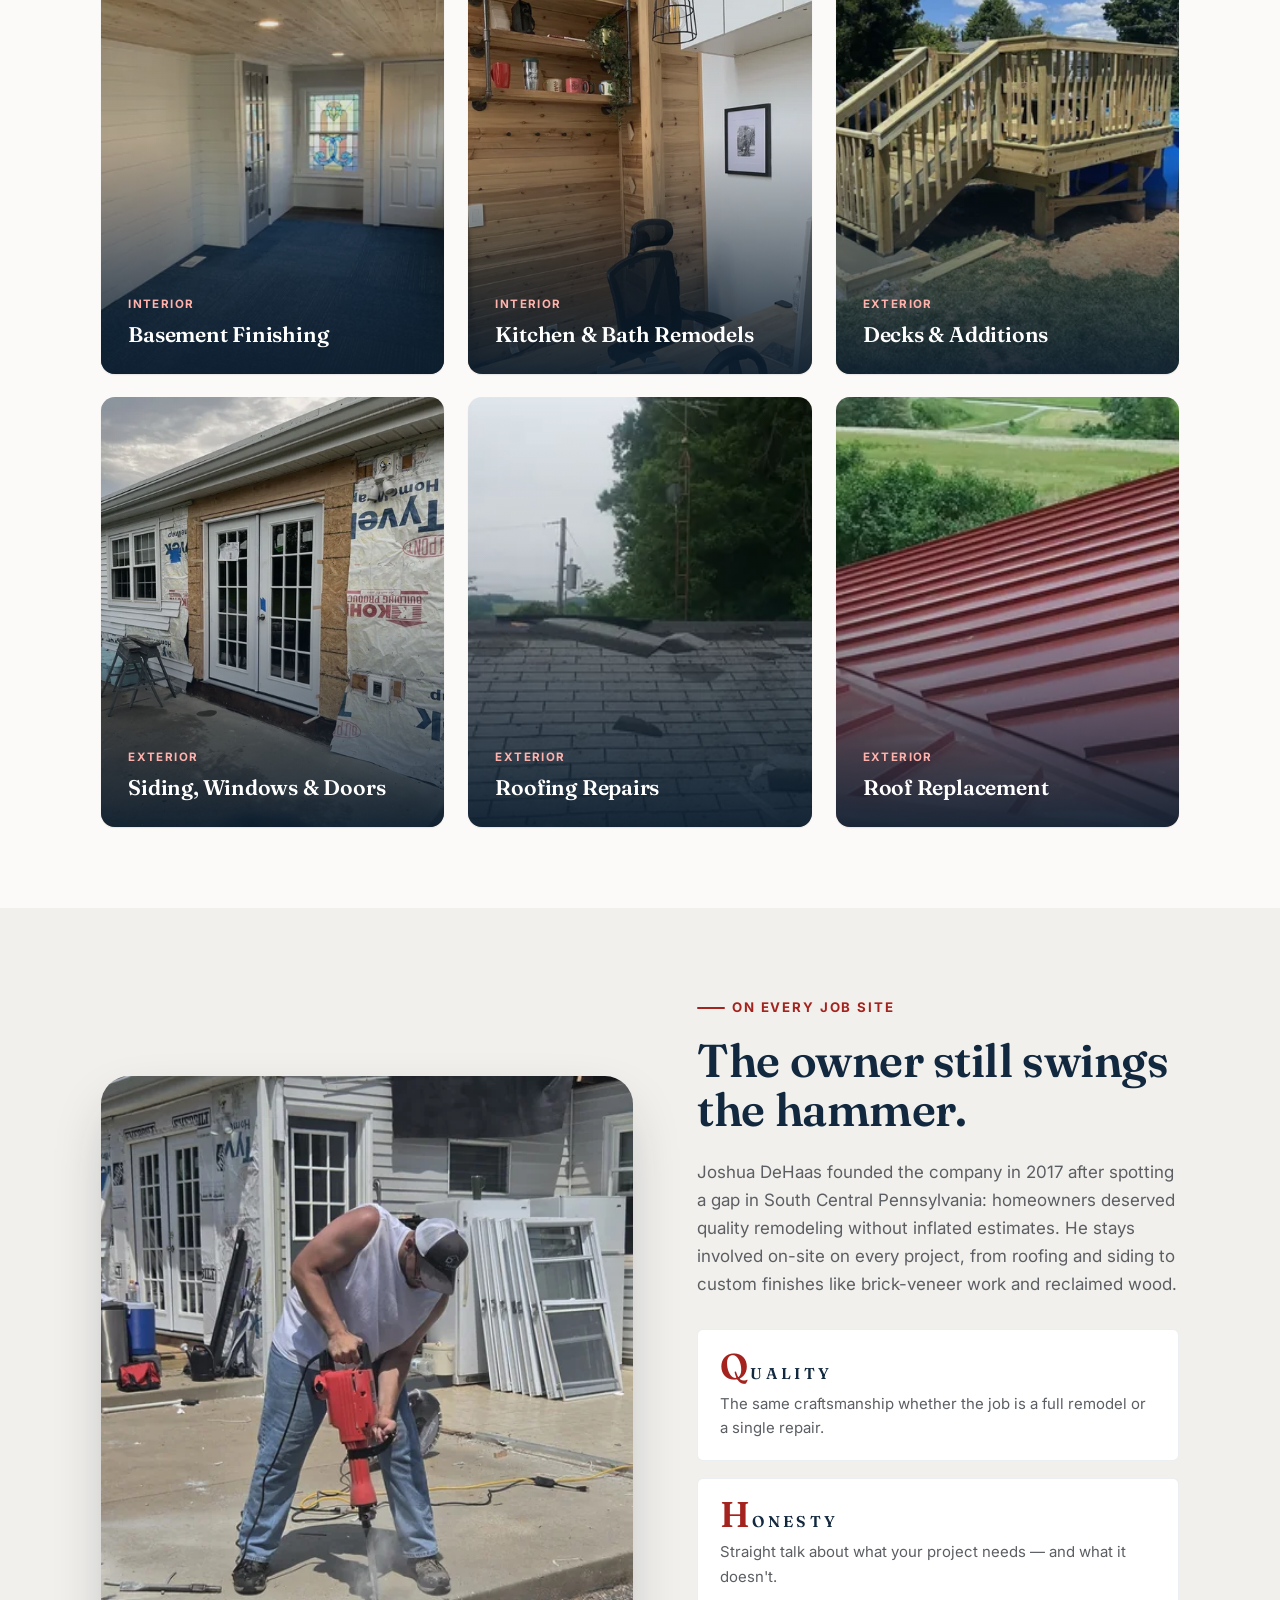
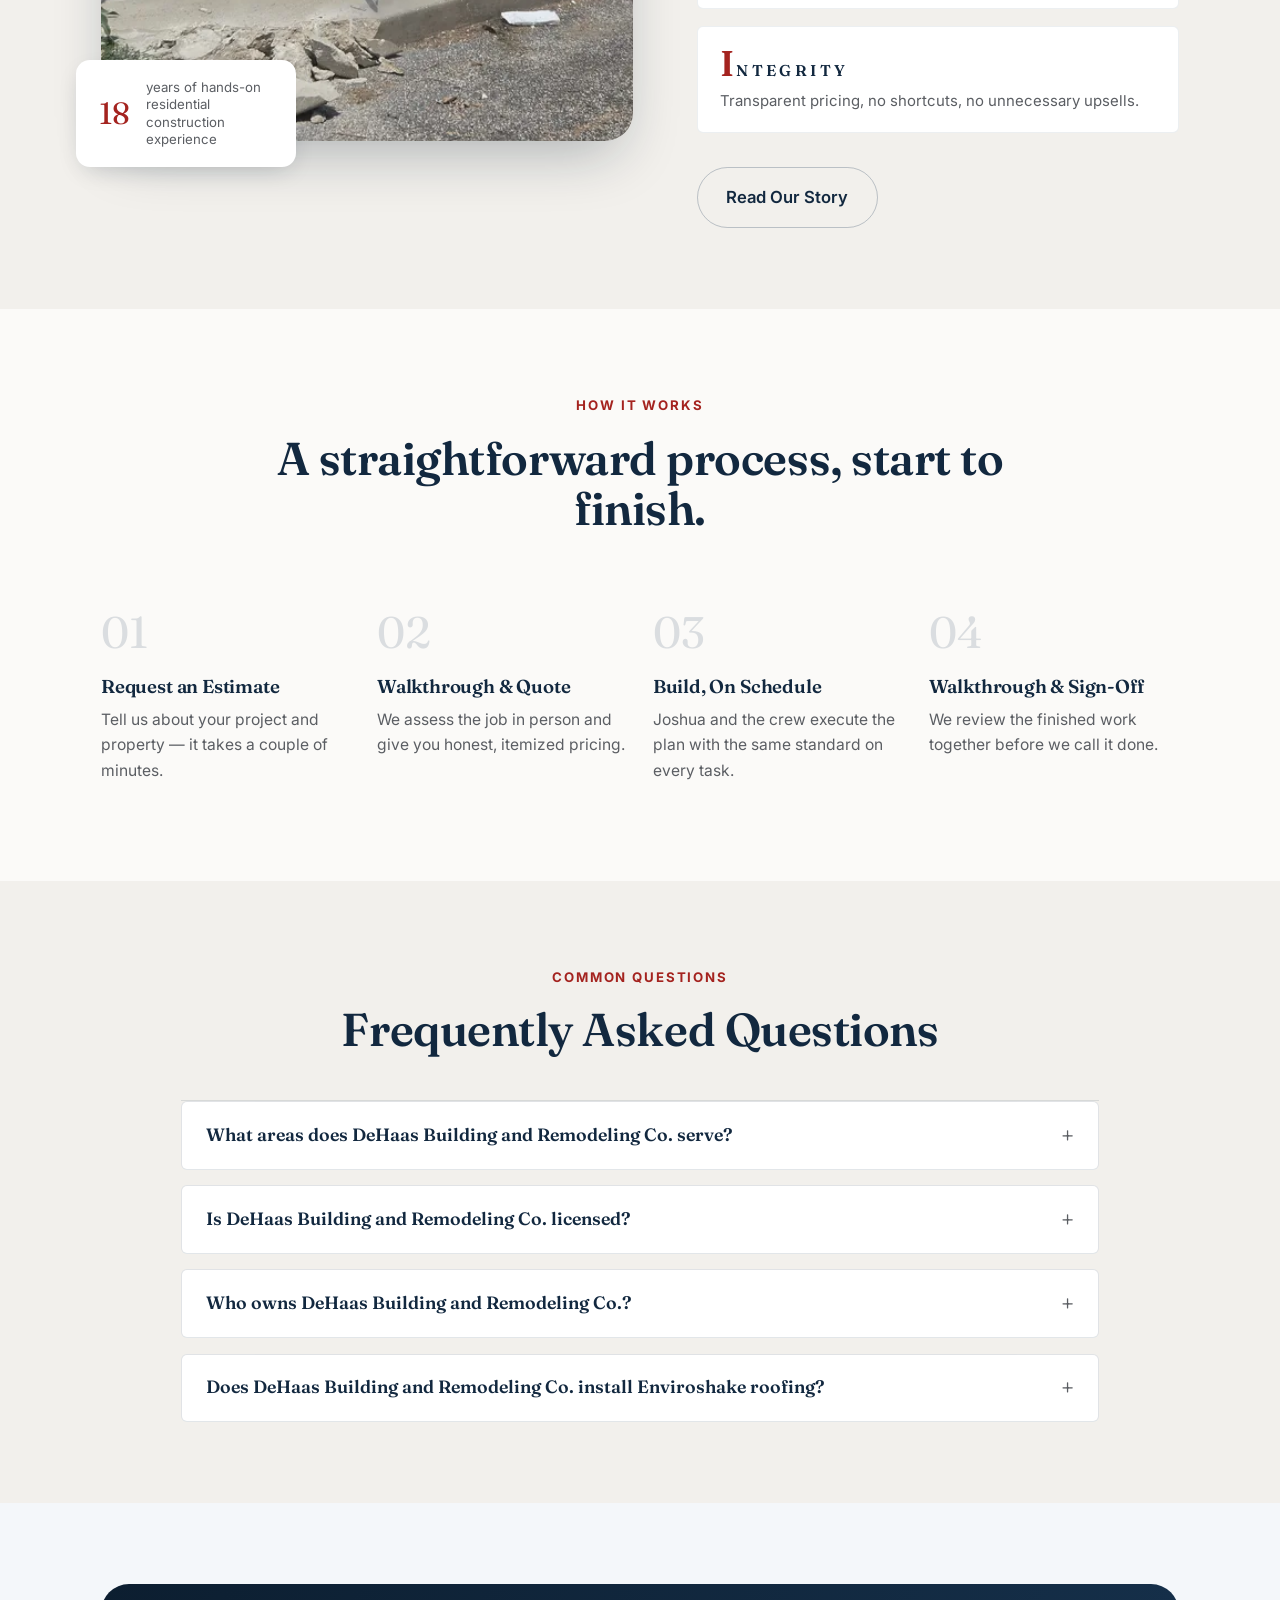
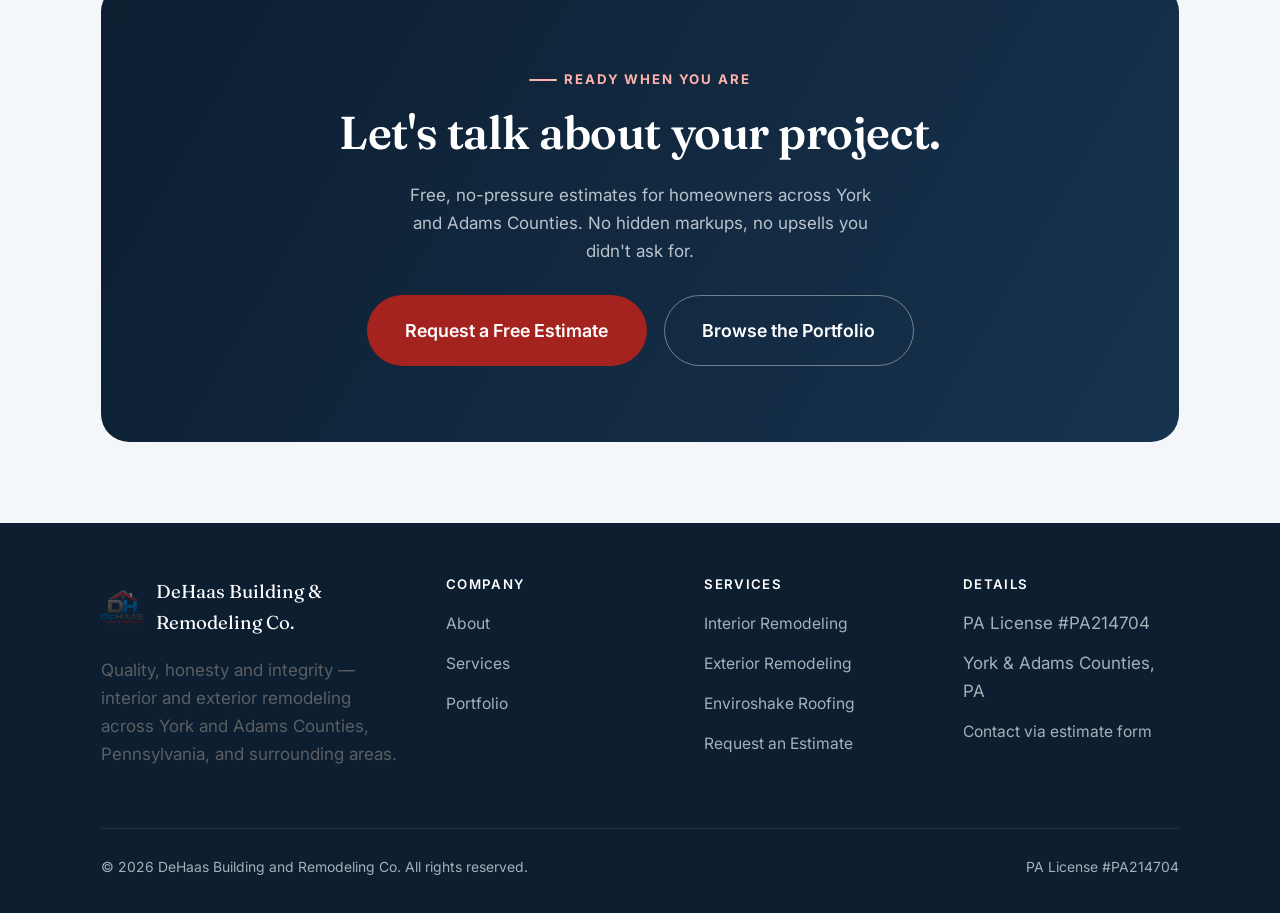
==== commit 27853610: "EnviroShake polish: nav underline colors, overlay bleed, counters, depth - Nav underline: on the Env" ====
--- a/index.html
+++ b/index.html
@@ -8,34 +8,51 @@
    the page can land scrolled to wherever a same-URL history entry left off. */
 (function () {
   if ("scrollRestoration" in history) history.scrollRestoration = "manual";
+  var HEADER_OFFSET = 96; // matches html { scroll-padding-top } in style.css
+  var blurActive = function () {
+    // a focused form field (e.g. restored by the browser on an estimate-page
+    // revisit) can pull the viewport back down right after we scroll
+    if (document.activeElement && document.activeElement.blur) document.activeElement.blur();
+  };
   var jumpToTop = function () {
-    // a focused form field (e.g. restored by the browser on an estimate-page
-    // revisit) can pull the viewport back down right after we scroll to top
-    if (document.activeElement && document.activeElement.blur) document.activeElement.blur();
+    blurActive();
     var prevBehavior = document.documentElement.style.scrollBehavior;
     document.documentElement.style.scrollBehavior = "auto";
     window.scrollTo(0, 0);
     document.documentElement.style.scrollBehavior = prevBehavior;
   };
-  if (!location.hash) jumpToTop();
+  var jumpToHash = function () {
+    var id = decodeURIComponent(location.hash.slice(1));
+    var el = id && document.getElementById(id);
+    if (!el) return false;
+    blurActive();
+    var prevBehavior = document.documentElement.style.scrollBehavior;
+    document.documentElement.style.scrollBehavior = "auto";
+    var y = el.getBoundingClientRect().top + window.pageYOffset - HEADER_OFFSET;
+    window.scrollTo(0, Math.max(0, y));
+    document.documentElement.style.scrollBehavior = prevBehavior;
+    return true;
+  };
+  // when navigating to a section anchor (e.g. from another page's footer
+  // link), keep landing on that section instead of snapping back to top —
+  // and re-assert it below, since late images/fonts can reflow the page
+  // and quietly drift the target section out from under the initial scroll.
+  var settle = function () {
+    if (!location.hash || !jumpToHash()) jumpToTop();
+  };
+  settle();
   // some mobile browsers apply their own scroll restoration slightly later
   // than this script runs (after DOM/asset load), which can silently undo
   // the jump above — reassert it at a couple of later checkpoints too.
-  document.addEventListener("DOMContentLoaded", function () {
-    if (!location.hash) jumpToTop();
-  });
-  window.addEventListener("load", function () {
-    if (!location.hash) jumpToTop();
-  });
+  document.addEventListener("DOMContentLoaded", settle);
+  window.addEventListener("load", settle);
   // final defensive check: late web-font swap, image reflow, or a browser's
   // own focus/autofill restoration can still nudge scroll after "load"
   window.addEventListener("load", function () {
-    setTimeout(function () {
-      if (!location.hash) jumpToTop();
-    }, 150);
+    setTimeout(settle, 150);
   });
   window.addEventListener("pageshow", function (e) {
-    if (e.persisted && !location.hash) jumpToTop();
+    if (e.persisted) settle();
   });
 })();
 </script>
@@ -314,9 +331,18 @@
         <h2 data-reveal>The owner still swings the hammer.</h2>
         <p data-reveal>Joshua DeHaas founded the company in 2017 after spotting a gap in South Central Pennsylvania: homeowners deserved quality remodeling without inflated estimates. He stays involved on-site on every project, from roofing and siding to custom finishes like brick-veneer work and reclaimed wood.</p>
         <ul class="pillar-list" data-reveal>
-          <li><span class="ico">Q</span><div><strong>Quality</strong><span>The same craftsmanship whether the job is a full remodel or a single repair.</span></div></li>
-          <li><span class="ico">H</span><div><strong>Honesty</strong><span>Straight talk about what your project needs &mdash; and what it doesn't.</span></div></li>
-          <li><span class="ico">I</span><div><strong>Integrity</strong><span>Transparent pricing, no shortcuts, no unnecessary upsells.</span></div></li>
+          <li>
+            <div class="pillar-word"><span class="pillar-cap">Q</span><span class="pillar-rest">UALITY</span></div>
+            <span class="pillar-desc">The same craftsmanship whether the job is a full remodel or a single repair.</span>
+          </li>
+          <li>
+            <div class="pillar-word"><span class="pillar-cap">H</span><span class="pillar-rest">ONESTY</span></div>
+            <span class="pillar-desc">Straight talk about what your project needs &mdash; and what it doesn't.</span>
+          </li>
+          <li>
+            <div class="pillar-word"><span class="pillar-cap">I</span><span class="pillar-rest">NTEGRITY</span></div>
+            <span class="pillar-desc">Transparent pricing, no shortcuts, no unnecessary upsells.</span>
+          </li>
         </ul>
         <a class="btn btn-ghost" style="margin-top:2rem" href="about.html">Read Our Story</a>
       </div>
--- a/assets/css/style.css
+++ b/assets/css/style.css
@@ -62,6 +62,12 @@
 /* base size bumped ~6% (16px -> 17px) for easier reading — scales every
    rem-based measurement on the site along with it */
 html { scroll-behavior: smooth; scroll-padding-top: 96px; background: var(--paper); font-size: 106.25%; }
+/* the EnviroShake page is dark end-to-end; without this, overscroll/bounce
+   at the top or bottom reveals the site-wide light html background instead
+   of matching the page, which reads as the dark overlay "not covering"
+   the page. Belt-and-suspenders with the inline style on <html> in
+   enviroshake.html, which also covers the first paint before this loads. */
+html:has(body.enviroshake-page) { background: #061510; }
 @media (prefers-reduced-motion: reduce) {
   html { scroll-behavior: auto; }
   *, *::before, *::after {
@@ -302,7 +308,11 @@
   cursor: pointer;
   flex-shrink: 0;
   padding: 0;
-}
+  transition: transform var(--dur-fast) var(--ease-out), background var(--dur-med) var(--ease-out), border-color var(--dur-med) var(--ease-out);
+}
+.nav-toggle:hover { transform: scale(1.07); }
+.nav-toggle:active { transform: scale(0.9); }
+.nav-toggle[aria-expanded="true"] { background: var(--navy-900); border-color: var(--navy-900); }
 .nav-toggle .bars {
   position: absolute;
   left: 13px; right: 13px; top: 15px; bottom: 15px;
@@ -316,8 +326,9 @@
   border-radius: 2px;
   background: var(--navy-900);
   transform-origin: center;
-  transition: transform var(--dur-fast) var(--ease-out), opacity var(--dur-fast) var(--ease-out);
-}
+  transition: transform 380ms var(--ease-spring), opacity 180ms var(--ease-out), background var(--dur-med) var(--ease-out);
+}
+.nav-toggle[aria-expanded="true"] .bar { background: var(--white); }
 .nav-toggle[aria-expanded="true"] .bar:nth-child(1) { transform: translateY(7px) rotate(45deg); }
 .nav-toggle[aria-expanded="true"] .bar:nth-child(2) { opacity: 0; transform: scaleX(0); }
 .nav-toggle[aria-expanded="true"] .bar:nth-child(3) { transform: translateY(-7px) rotate(-45deg); }
@@ -742,24 +753,21 @@
 
 .pillar-list { list-style: none; margin: 1.8rem 0 0; padding: 0; display: grid; gap: 1rem; }
 .pillar-list li {
-  display: flex; gap: 0.9rem; align-items: flex-start;
-  padding: 1rem 1.1rem;
+  padding: 1.1rem 1.3rem;
   background: var(--white);
   border-radius: var(--radius-sm);
   border: 1px solid rgba(23,51,79,0.08);
 }
-.pillar-list .ico {
-  flex-shrink: 0;
-  width: 34px; height: 34px;
-  border-radius: 50%;
-  background: var(--navy-50);
-  color: var(--navy-800);
-  display: grid; place-items: center;
+.pillar-word {
+  display: flex;
+  align-items: baseline;
+  gap: 0.1em;
   font-family: var(--font-display);
-  font-size: 0.95rem;
-}
-.pillar-list strong { display: block; color: var(--navy-900); font-size: 0.95rem; }
-.pillar-list span { font-size: 0.88rem; color: var(--ink-soft); }
+  margin-bottom: 0.3rem;
+}
+.pillar-cap { font-size: 2.1rem; font-weight: 600; line-height: 1; color: var(--red-600); }
+.pillar-rest { font-size: 0.92rem; font-weight: 600; letter-spacing: 0.22em; color: var(--navy-900); }
+.pillar-desc { display: block; font-size: 0.88rem; color: var(--ink-soft); }
 
 /* ------------------------------------ faq ----------------------------------- */
 .faq-list { max-width: 54rem; margin-top: 2rem; display: grid; gap: 0.9rem; }
@@ -869,12 +877,16 @@
   color: var(--white);
   padding: clamp(2.2rem, 4vw, 3.4rem);
   position: relative;
+  display: flex;
+  flex-direction: column;
+  justify-content: center;
 }
 .estimate-info h2 { color: var(--white); }
 .estimate-info p { color: rgba(232,238,244,0.75); }
-.estimate-info ul { list-style: none; padding: 0; margin: 2rem 0 0; display: grid; gap: 1.2rem; }
-.estimate-info li { display: flex; gap: 0.8rem; align-items: flex-start; font-size: 0.94rem; color: rgba(232,238,244,0.88); }
-.estimate-info li b { color: var(--white); display: block; }
+.estimate-info ul { list-style: none; padding: 0; margin: 2rem 0 0; display: grid; gap: 1.1rem; }
+.estimate-info li { display: flex; flex-direction: column; gap: 0.25rem; }
+.estimate-info li b { color: var(--white); font-size: 0.95rem; }
+.estimate-info li span { color: rgba(232,238,244,0.72); font-size: 0.88rem; line-height: 1.5; }
 .estimate-form { background: var(--white); padding: clamp(2.2rem, 4vw, 3.4rem); }
 .field { margin-bottom: 1.3rem; }
 .field label { display: block; font-size: 0.85rem; font-weight: 600; color: var(--navy-900); margin-bottom: 0.45rem; }
@@ -1128,11 +1140,16 @@
 
 /* header floats transparent-on-photo at the top of the ES hero too */
 body.enviroshake-page .site-header:not(.is-scrolled) .brand { color: var(--es-cream); }
+body.enviroshake-page .site-header:not(.is-scrolled) .brand img { height: 76px; }
 body.enviroshake-page .site-header:not(.is-scrolled) .nav-links a { color: rgba(238,242,238,0.86); }
 body.enviroshake-page .site-header.is-scrolled::before { background: rgba(10,31,23,0.94); }
 body.enviroshake-page .site-header.is-scrolled .brand,
 body.enviroshake-page .site-header.is-scrolled .nav-links a { color: var(--es-cream); }
 body.enviroshake-page .site-header .nav-links a[aria-current="page"] { color: var(--es-accent-bright); }
+/* the sliding underline uses site-wide red — swap it for the page's own
+   green (hover preview) / cream (the "you are here" EnviroShake tab) */
+body.enviroshake-page .nav-links a::after { background: var(--es-accent-bright); }
+body.enviroshake-page .nav-links a[aria-current="page"]::after { background: var(--es-cream); }
 
 /* the header CTA + hamburger pick up the page's own dark-green identity
    instead of the site-wide red, to match the logo swap below */
@@ -1148,6 +1165,10 @@
   border-color: var(--es-line);
 }
 body.enviroshake-page .nav-toggle .bar { background: var(--es-cream); }
+body.enviroshake-page .nav-toggle[aria-expanded="true"] {
+  background: var(--es-accent-mid);
+  border-color: var(--es-accent-bright);
+}
 body.enviroshake-page .mobile-panel {
   background: var(--es-green-950);
 }
@@ -1170,8 +1191,10 @@
   z-index: 0;
   pointer-events: none;
   background:
-    radial-gradient(ellipse 60% 45% at 12% -10%, var(--es-accent-glow), transparent 60%),
-    radial-gradient(ellipse 55% 50% at 105% 110%, rgba(0,0,0,0.55), transparent 60%);
+    radial-gradient(ellipse 65% 50% at 8% -15%, var(--es-accent-glow), transparent 62%),
+    radial-gradient(ellipse 45% 40% at 96% 8%, rgba(61,143,102,0.16), transparent 58%),
+    radial-gradient(ellipse 60% 55% at 105% 112%, rgba(0,0,0,0.6), transparent 62%),
+    linear-gradient(115deg, transparent 42%, rgba(61,143,102,0.05) 52%, transparent 62%);
 }
 .es-depth::after {
   content: "";
@@ -1230,27 +1253,29 @@
 .es-badge {
   display: inline-flex;
   align-items: center;
-  gap: 0.6rem;
-  border: 1px solid rgba(18,53,36,0.1);
+  gap: 0.7rem;
+  border: 1px solid rgba(238,242,238,0.32);
   border-radius: 999px;
-  padding: 0.5em 1.1em;
+  padding: 0.6em 1.3em;
   font-family: var(--font-body);
-  font-size: 0.78rem;
-  font-weight: 700;
-  letter-spacing: 0.08em;
+  font-size: 0.74rem;
+  font-weight: 600;
+  letter-spacing: 0.15em;
   text-transform: uppercase;
-  color: var(--es-accent-mid);
-  background: var(--es-cream);
-  box-shadow: 0 10px 28px -14px rgba(0,0,0,0.55);
+  color: var(--es-cream);
+  background: rgba(6,21,16,0.5);
+  backdrop-filter: blur(8px) saturate(1.3);
+  -webkit-backdrop-filter: blur(8px) saturate(1.3);
+  box-shadow: 0 10px 30px -16px rgba(0,0,0,0.65), inset 0 1px 0 rgba(255,255,255,0.07);
   margin-bottom: 1.5rem;
 }
 .es-badge .dot {
-  width: 6px; height: 6px; border-radius: 50%; background: var(--es-accent-mid); flex: none;
+  width: 6px; height: 6px; border-radius: 50%; background: var(--es-accent-bright); flex: none;
   animation: es-pulse 2.4s ease-in-out infinite;
 }
 @keyframes es-pulse {
-  0%, 100% { box-shadow: 0 0 0 0 rgba(28,81,56,0.5); }
-  50% { box-shadow: 0 0 0 5px rgba(28,81,56,0); }
+  0%, 100% { box-shadow: 0 0 0 0 rgba(61,143,102,0.55); }
+  50% { box-shadow: 0 0 0 5px rgba(61,143,102,0); }
 }
 .es-hero h1 {
   font-family: var(--font-display);
